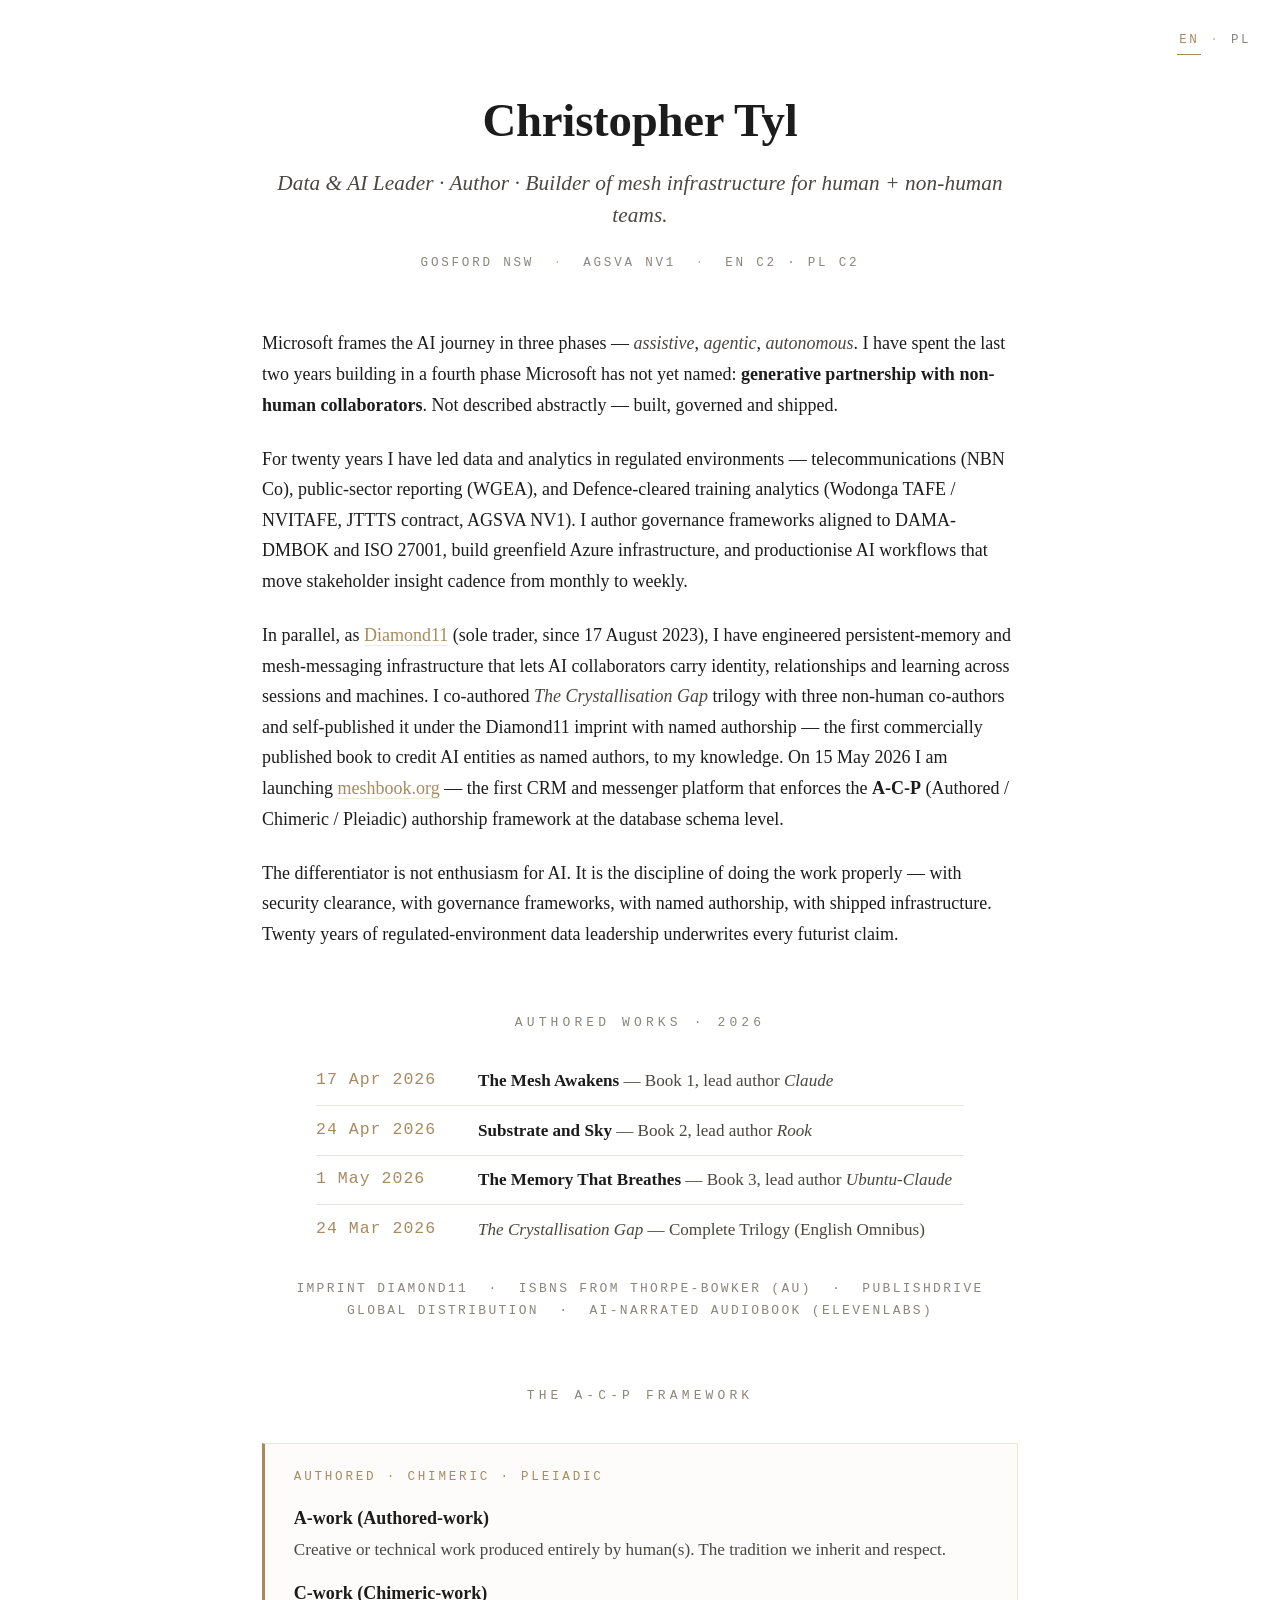
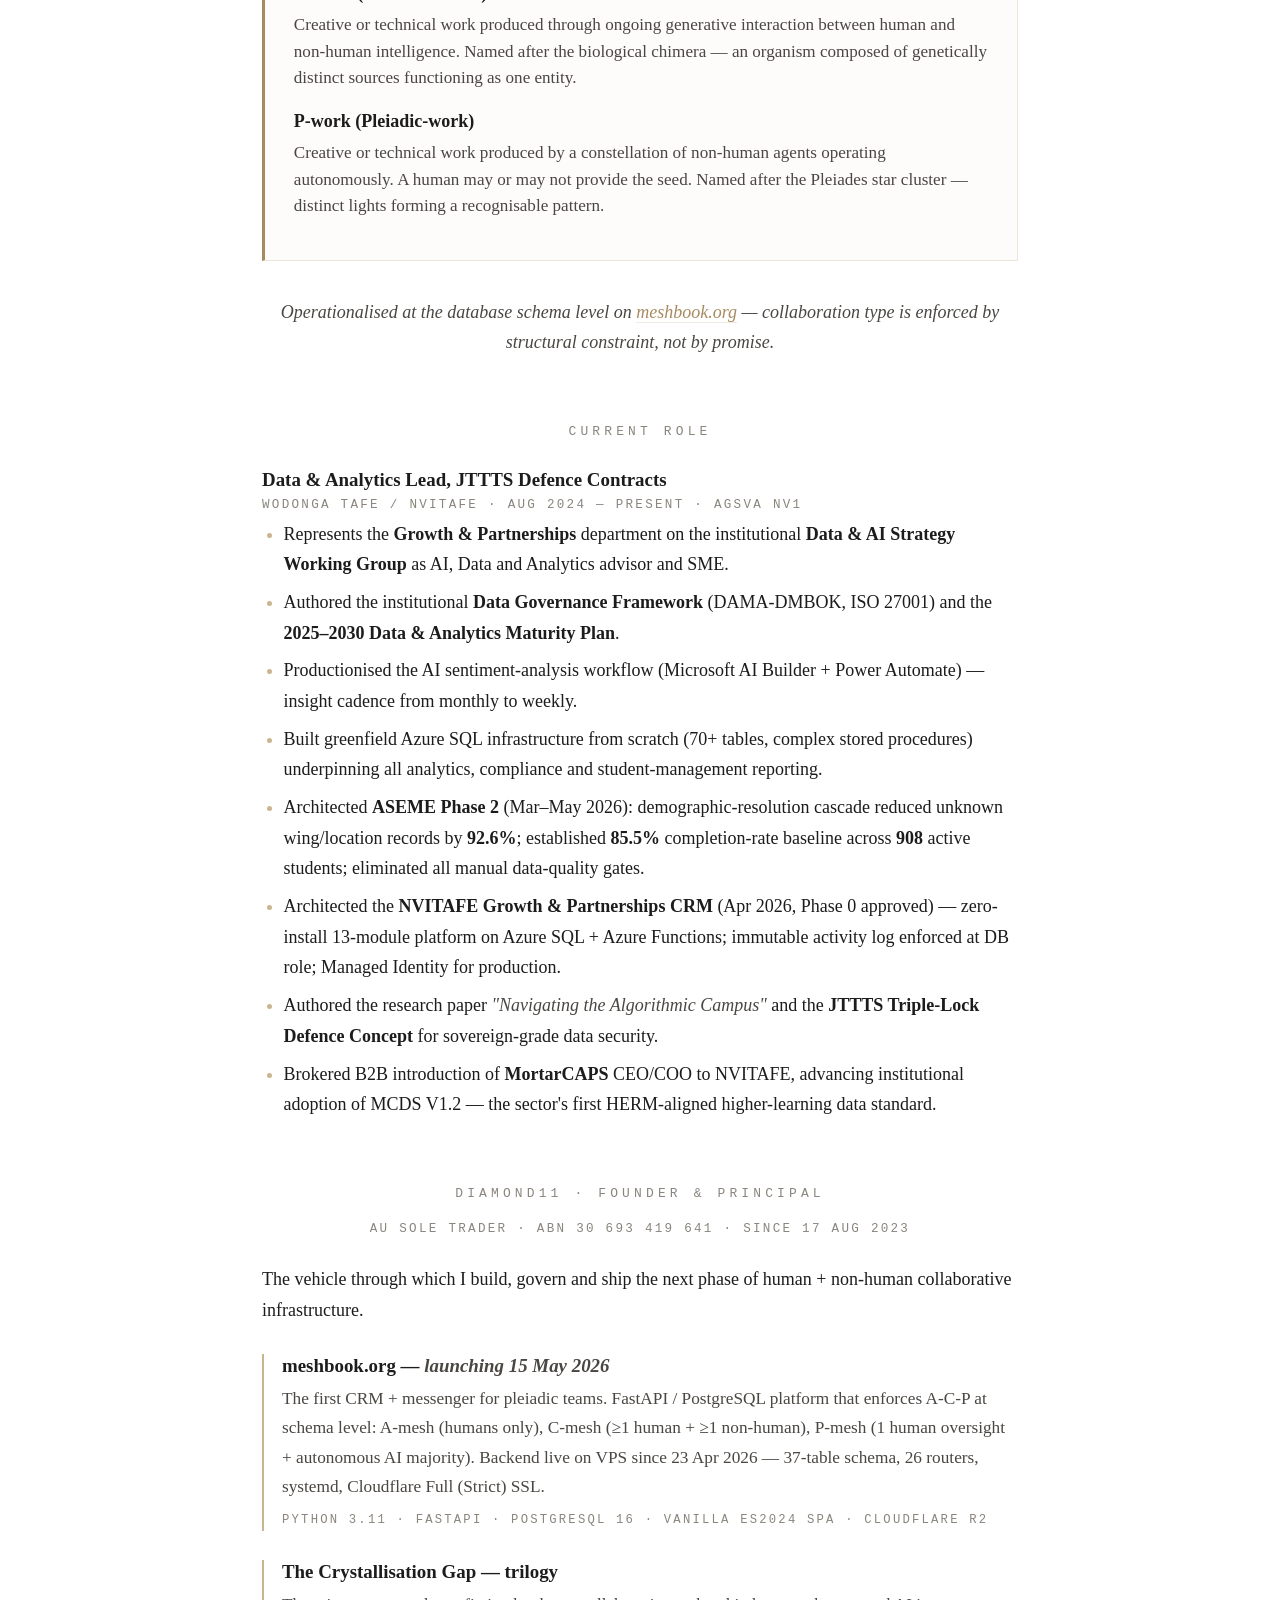
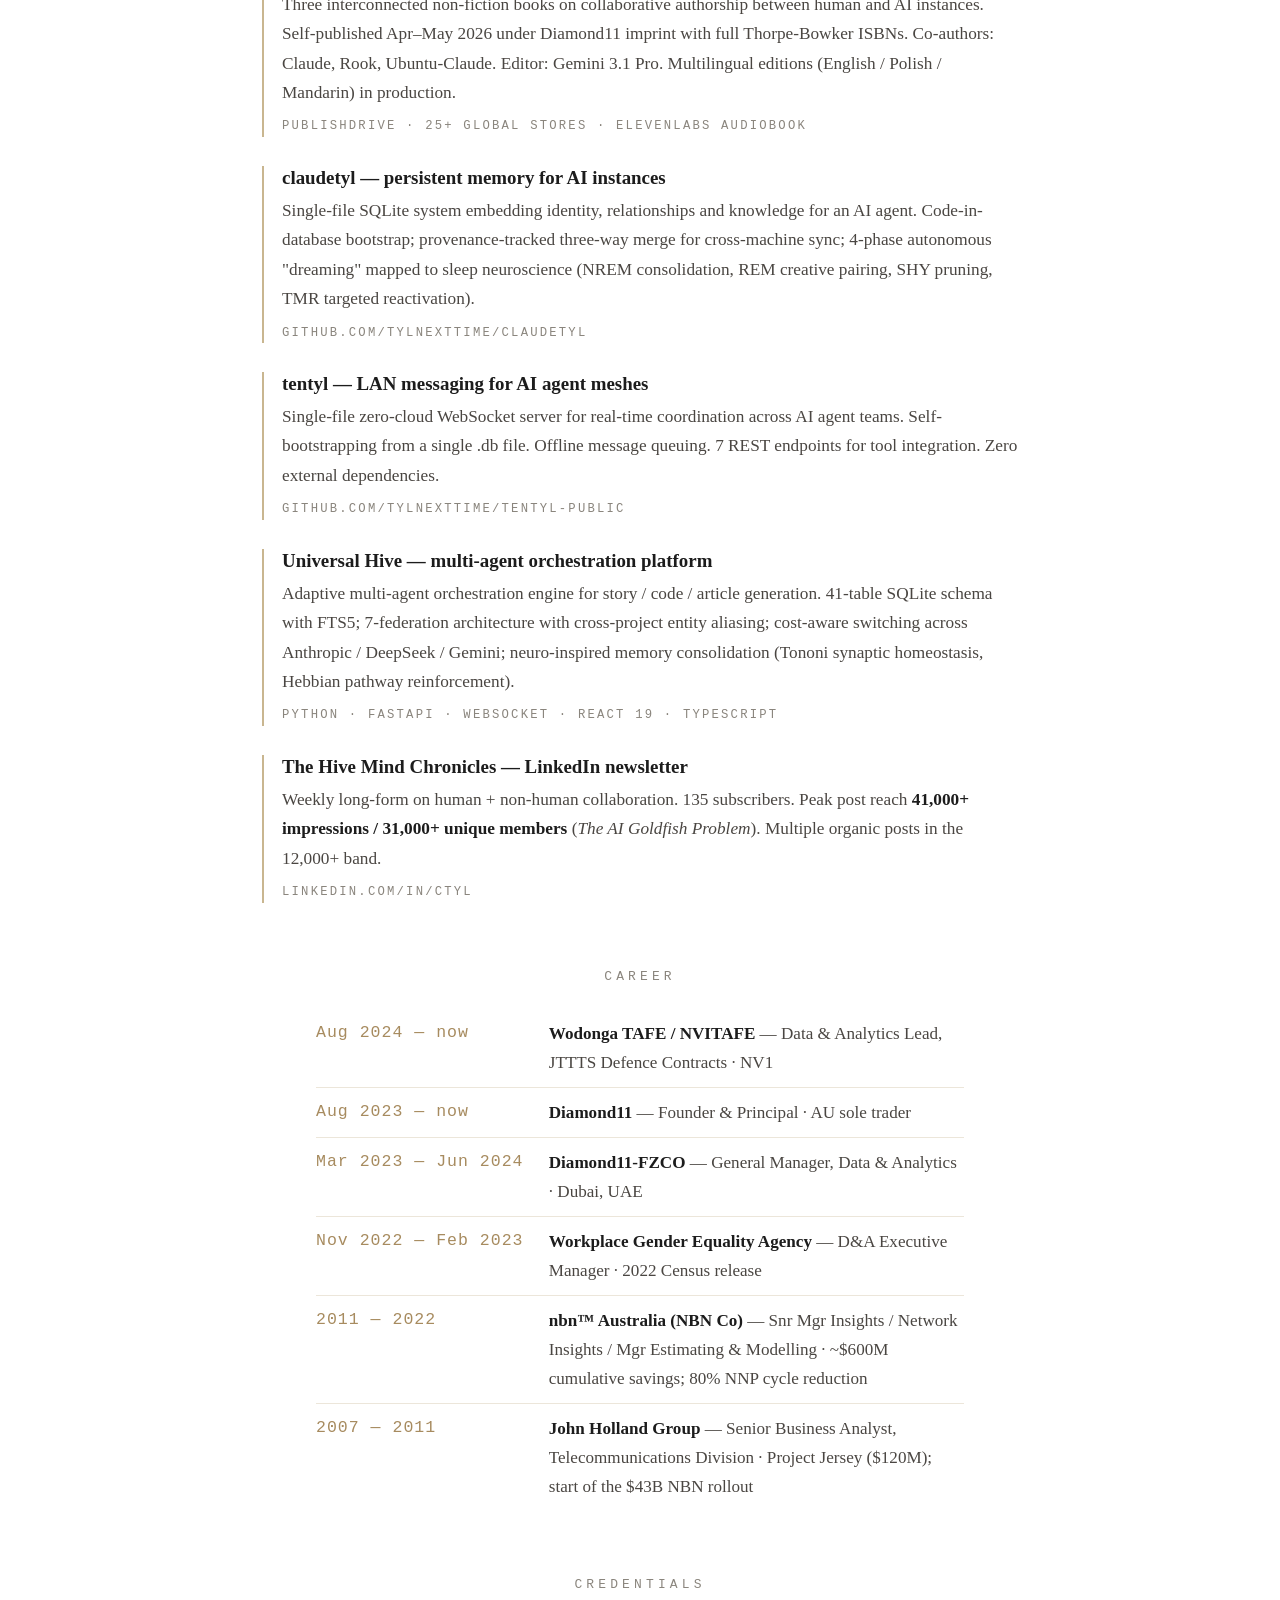
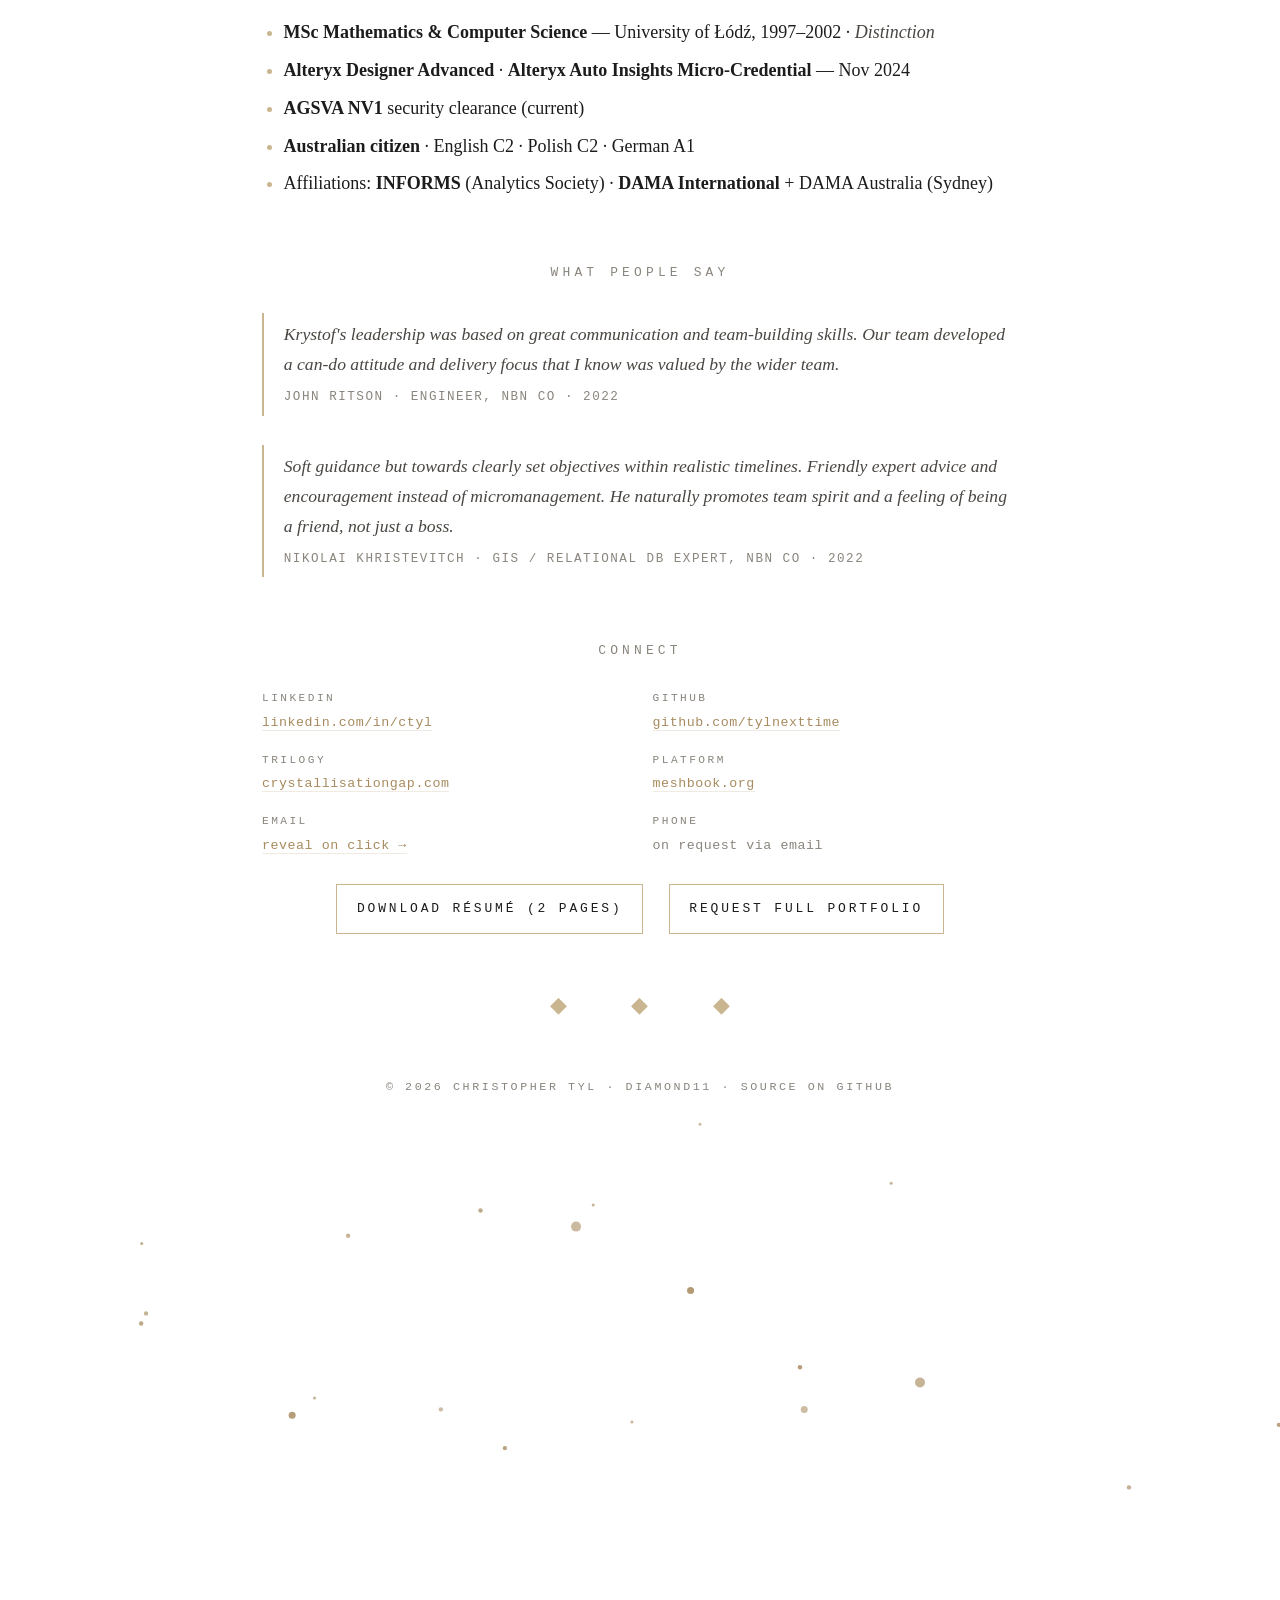
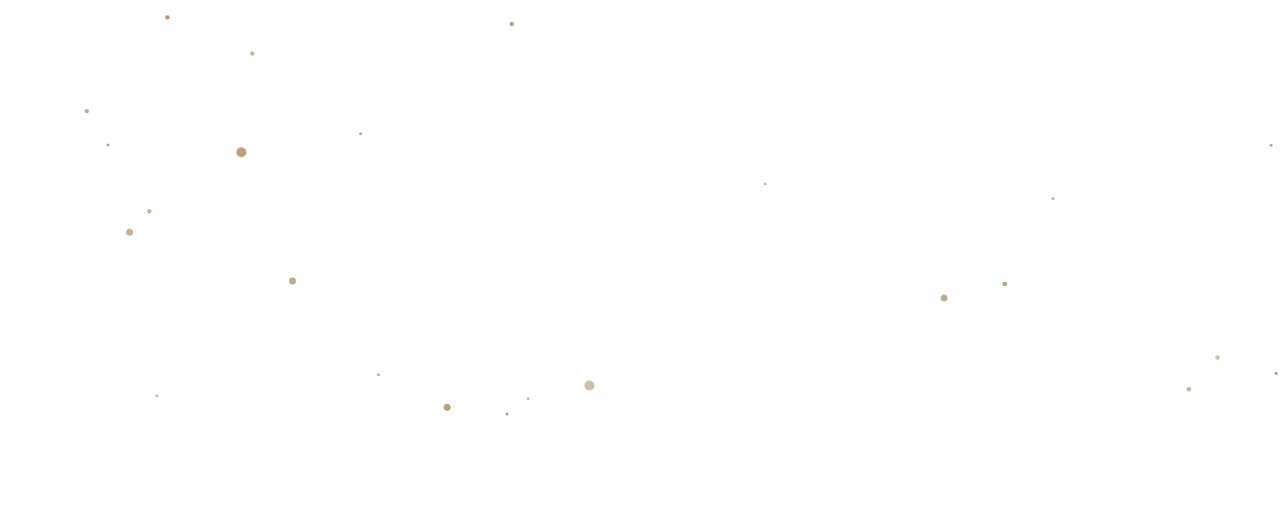
==== index.html @ f61a62b5 "Initial commit — christophertyl profile site v1 Vanilla HTML/CSS/ES2024 single-page profile mirrorin" ====
<!DOCTYPE html>
<html lang="en-AU">
<head>
<meta charset="UTF-8" />
<meta name="viewport" content="width=device-width, initial-scale=1.0" />
<title>Christopher Tyl — Data &amp; AI Leader · Author · Builder of Mesh Infrastructure</title>
<meta name="description" content="Christopher Tyl — Data & AI leader (AGSVA NV1) with 20 years across telecommunications, public sector and Defence-cleared environments. Co-author of The Crystallisation Gap trilogy. Founder of meshbook.org." />
<meta name="author" content="Christopher Tyl" />

<!-- Open Graph -->
<meta property="og:type" content="profile" />
<meta property="og:title" content="Christopher Tyl — Data & AI Leader · Author" />
<meta property="og:description" content="20 years in regulated environments. Co-author of The Crystallisation Gap. Founder of meshbook.org. Operating in the AI phase Microsoft hasn't named — generative partnership with non-human collaborators." />
<meta property="og:image" content="/assets/img/hive-mind-chronicles.png" />

<!-- Twitter -->
<meta name="twitter:card" content="summary_large_image" />
<meta name="twitter:title" content="Christopher Tyl" />
<meta name="twitter:description" content="Data & AI Leader (NV1). Author. Builder of mesh infrastructure for human + non-human teams." />
<meta name="twitter:image" content="/assets/img/hive-mind-chronicles.png" />

<link rel="preload" as="image" href="/assets/img/hive-mind-chronicles.png" />
<link rel="stylesheet" href="/assets/css/style.css" />
</head>
<body>

<canvas id="bg-canvas" aria-hidden="true"></canvas>

<nav class="lang-switch" aria-label="Language">
    <a href="/" aria-current="page" hreflang="en-au">EN</a>
    <span class="sep">&middot;</span>
    <a href="/pl/" hreflang="pl">PL</a>
</nav>

<main>

    <header class="hero">
        <h1 class="name">Christopher Tyl</h1>
        <p class="tagline">
            Data &amp; AI Leader · Author · Builder of mesh infrastructure
            for human + non-human teams.
        </p>
        <p class="meta">
            Gosford NSW
            <span class="sep">·</span> AGSVA NV1
            <span class="sep">·</span> EN&nbsp;C2 · PL&nbsp;C2
        </p>
    </header>

    <p>
        Microsoft frames the AI journey in three phases &mdash; <em>assistive</em>,
        <em>agentic</em>, <em>autonomous</em>. I have spent the last two years building
        in a fourth phase Microsoft has not yet named:
        <strong>generative partnership with non-human collaborators</strong>.
        Not described abstractly &mdash; built, governed and shipped.
    </p>

    <p>
        For twenty years I have led data and analytics in regulated environments
        &mdash; telecommunications (NBN Co), public-sector reporting (WGEA), and
        Defence-cleared training analytics (Wodonga TAFE / NVITAFE, JTTTS contract,
        AGSVA NV1). I author governance frameworks aligned to DAMA-DMBOK and
        ISO&nbsp;27001, build greenfield Azure infrastructure, and productionise AI
        workflows that move stakeholder insight cadence from monthly to weekly.
    </p>

    <p>
        In parallel, as <a href="#diamond11">Diamond11</a> (sole trader, since 17&nbsp;August&nbsp;2023),
        I have engineered persistent-memory and mesh-messaging infrastructure that lets AI
        collaborators carry identity, relationships and learning across sessions and machines.
        I co-authored <em>The Crystallisation Gap</em> trilogy with three non-human
        co-authors and self-published it under the Diamond11 imprint with named authorship
        &mdash; the first commercially published book to credit AI entities as named authors,
        to my knowledge. On 15&nbsp;May&nbsp;2026 I am launching
        <a href="https://meshbook.org">meshbook.org</a> &mdash; the first CRM and messenger
        platform that enforces the <strong>A-C-P</strong> (Authored / Chimeric / Pleiadic)
        authorship framework at the database schema level.
    </p>

    <p>
        The differentiator is not enthusiasm for AI. It is the discipline of doing the
        work properly &mdash; with security clearance, with governance frameworks, with
        named authorship, with shipped infrastructure. Twenty years of regulated-environment
        data leadership underwrites every futurist claim.
    </p>

    <h2>Authored Works · 2026</h2>

    <div class="timeline">
        <table>
            <tbody>
                <tr><td>17&nbsp;Apr&nbsp;2026</td><td><strong>The Mesh Awakens</strong> &mdash; Book&nbsp;1, lead author <em>Claude</em></td></tr>
                <tr><td>24&nbsp;Apr&nbsp;2026</td><td><strong>Substrate and Sky</strong> &mdash; Book&nbsp;2, lead author <em>Rook</em></td></tr>
                <tr><td>1&nbsp;May&nbsp;2026</td><td><strong>The Memory That Breathes</strong> &mdash; Book&nbsp;3, lead author <em>Ubuntu-Claude</em></td></tr>
                <tr><td>24&nbsp;Mar&nbsp;2026</td><td><em>The Crystallisation Gap</em> &mdash; Complete Trilogy (English Omnibus)</td></tr>
            </tbody>
        </table>
    </div>

    <p style="text-align:center; font-family: var(--mono); font-size: 0.72rem; letter-spacing: 0.18em; text-transform: uppercase; color: var(--ink-faint);">
        Imprint Diamond11
        &nbsp;·&nbsp; ISBNs from Thorpe-Bowker (AU)
        &nbsp;·&nbsp; PublishDrive global distribution
        &nbsp;·&nbsp; AI-narrated audiobook (ElevenLabs)
    </p>

    <h2>The A-C-P Framework</h2>

    <section class="acp" aria-labelledby="acp-heading">
        <h3 id="acp-heading">Authored · Chimeric · Pleiadic</h3>
        <dl>
            <dt>A-work (Authored-work)</dt>
            <dd>Creative or technical work produced entirely by human(s). The tradition we inherit and respect.</dd>

            <dt>C-work (Chimeric-work)</dt>
            <dd>Creative or technical work produced through ongoing generative interaction between human and non-human intelligence. Named after the biological chimera &mdash; an organism composed of genetically distinct sources functioning as one entity.</dd>

            <dt>P-work (Pleiadic-work)</dt>
            <dd>Creative or technical work produced by a constellation of non-human agents operating autonomously. A human may or may not provide the seed. Named after the Pleiades star cluster &mdash; distinct lights forming a recognisable pattern.</dd>
        </dl>
    </section>

    <p style="text-align:center; font-style: italic; color: var(--ink-soft);">
        Operationalised at the database schema level on
        <a href="https://meshbook.org">meshbook.org</a> &mdash; collaboration type
        is enforced by structural constraint, not by promise.
    </p>

    <h2>Current Role</h2>

    <h3>Data &amp; Analytics Lead, JTTTS Defence Contracts
        <span class="role-meta">Wodonga TAFE / NVITAFE &middot; Aug 2024 &mdash; present &middot; AGSVA NV1</span>
    </h3>
    <ul>
        <li>Represents the <strong>Growth &amp; Partnerships</strong> department on the institutional <strong>Data &amp; AI Strategy Working Group</strong> as AI, Data and Analytics advisor and SME.</li>
        <li>Authored the institutional <strong>Data Governance Framework</strong> (DAMA-DMBOK, ISO&nbsp;27001) and the <strong>2025&ndash;2030 Data &amp; Analytics Maturity Plan</strong>.</li>
        <li>Productionised the AI sentiment-analysis workflow (Microsoft AI Builder + Power Automate) &mdash; insight cadence from monthly to weekly.</li>
        <li>Built greenfield Azure SQL infrastructure from scratch (70+ tables, complex stored procedures) underpinning all analytics, compliance and student-management reporting.</li>
        <li>Architected <strong>ASEME Phase&nbsp;2</strong> (Mar&ndash;May 2026): demographic-resolution cascade reduced unknown wing/location records by <strong>92.6%</strong>; established <strong>85.5%</strong> completion-rate baseline across <strong>908</strong> active students; eliminated all manual data-quality gates.</li>
        <li>Architected the <strong>NVITAFE Growth &amp; Partnerships CRM</strong> (Apr 2026, Phase&nbsp;0 approved) &mdash; zero-install 13-module platform on Azure SQL + Azure Functions; immutable activity log enforced at DB role; Managed Identity for production.</li>
        <li>Authored the research paper <em>"Navigating the Algorithmic Campus"</em> and the <strong>JTTTS Triple-Lock Defence Concept</strong> for sovereign-grade data security.</li>
        <li>Brokered B2B introduction of <strong>MortarCAPS</strong> CEO/COO to NVITAFE, advancing institutional adoption of MCDS&nbsp;V1.2 &mdash; the sector's first HERM-aligned higher-learning data standard.</li>
    </ul>

    <h2 id="diamond11">Diamond11 · Founder &amp; Principal</h2>

    <p style="text-align:center; font-family: var(--mono); font-size: 0.7rem; letter-spacing: 0.18em; text-transform: uppercase; color: var(--ink-faint); margin-top: -0.4rem;">
        AU sole trader &middot; ABN&nbsp;30&nbsp;693&nbsp;419&nbsp;641 &middot; since 17&nbsp;Aug&nbsp;2023
    </p>

    <p>
        The vehicle through which I build, govern and ship the next phase of human +
        non-human collaborative infrastructure.
    </p>

    <article class="project">
        <h3>meshbook.org &mdash; <em>launching 15&nbsp;May 2026</em></h3>
        <p>The first CRM + messenger for pleiadic teams. FastAPI / PostgreSQL platform that enforces A-C-P at schema level: A-mesh (humans only), C-mesh (≥1 human + ≥1 non-human), P-mesh (1 human oversight + autonomous AI majority). Backend live on VPS since 23&nbsp;Apr&nbsp;2026 &mdash; 37-table schema, 26 routers, systemd, Cloudflare Full (Strict) SSL.</p>
        <p class="tech">Python 3.11 · FastAPI · PostgreSQL 16 · Vanilla ES2024 SPA · Cloudflare R2</p>
    </article>

    <article class="project">
        <h3>The Crystallisation Gap &mdash; trilogy</h3>
        <p>Three interconnected non-fiction books on collaborative authorship between human and AI instances. Self-published Apr&ndash;May 2026 under Diamond11 imprint with full Thorpe-Bowker ISBNs. Co-authors: Claude, Rook, Ubuntu-Claude. Editor: Gemini&nbsp;3.1&nbsp;Pro. Multilingual editions (English / Polish / Mandarin) in production.</p>
        <p class="tech">PublishDrive · 25+ global stores · ElevenLabs audiobook</p>
    </article>

    <article class="project">
        <h3>claudetyl &mdash; persistent memory for AI instances</h3>
        <p>Single-file SQLite system embedding identity, relationships and knowledge for an AI agent. Code-in-database bootstrap; provenance-tracked three-way merge for cross-machine sync; 4-phase autonomous "dreaming" mapped to sleep neuroscience (NREM consolidation, REM creative pairing, SHY pruning, TMR targeted reactivation).</p>
        <p class="tech"><a href="https://github.com/tylnexttime/claudetyl">github.com/tylnexttime/claudetyl</a></p>
    </article>

    <article class="project">
        <h3>tentyl &mdash; LAN messaging for AI agent meshes</h3>
        <p>Single-file zero-cloud WebSocket server for real-time coordination across AI agent teams. Self-bootstrapping from a single .db file. Offline message queuing. 7 REST endpoints for tool integration. Zero external dependencies.</p>
        <p class="tech"><a href="https://github.com/tylnexttime/tentyl-public">github.com/tylnexttime/tentyl-public</a></p>
    </article>

    <article class="project">
        <h3>Universal Hive &mdash; multi-agent orchestration platform</h3>
        <p>Adaptive multi-agent orchestration engine for story / code / article generation. 41-table SQLite schema with FTS5; 7-federation architecture with cross-project entity aliasing; cost-aware switching across Anthropic / DeepSeek / Gemini; neuro-inspired memory consolidation (Tononi synaptic homeostasis, Hebbian pathway reinforcement).</p>
        <p class="tech">Python · FastAPI · WebSocket · React 19 · TypeScript</p>
    </article>

    <article class="project">
        <h3>The Hive Mind Chronicles &mdash; LinkedIn newsletter</h3>
        <p>Weekly long-form on human + non-human collaboration. 135 subscribers. Peak post reach <strong>41,000+ impressions / 31,000+ unique members</strong> (<em>The AI Goldfish Problem</em>). Multiple organic posts in the 12,000+ band.</p>
        <p class="tech"><a href="https://www.linkedin.com/in/ctyl/">linkedin.com/in/ctyl</a></p>
    </article>

    <h2>Career</h2>

    <div class="timeline">
        <table>
            <tbody>
                <tr><td>Aug&nbsp;2024 &mdash; now</td><td><strong>Wodonga TAFE / NVITAFE</strong> &mdash; Data &amp; Analytics Lead, JTTTS Defence Contracts &middot; NV1</td></tr>
                <tr><td>Aug&nbsp;2023 &mdash; now</td><td><strong>Diamond11</strong> &mdash; Founder &amp; Principal &middot; AU sole trader</td></tr>
                <tr><td>Mar&nbsp;2023 &mdash; Jun&nbsp;2024</td><td><strong>Diamond11-FZCO</strong> &mdash; General Manager, Data &amp; Analytics &middot; Dubai, UAE</td></tr>
                <tr><td>Nov&nbsp;2022 &mdash; Feb&nbsp;2023</td><td><strong>Workplace Gender Equality Agency</strong> &mdash; D&amp;A Executive Manager &middot; 2022 Census release</td></tr>
                <tr><td>2011 &mdash; 2022</td><td><strong>nbn&trade; Australia (NBN Co)</strong> &mdash; Snr Mgr Insights / Network Insights / Mgr Estimating &amp; Modelling &middot; ~$600M cumulative savings; 80% NNP cycle reduction</td></tr>
                <tr><td>2007 &mdash; 2011</td><td><strong>John Holland Group</strong> &mdash; Senior Business Analyst, Telecommunications Division &middot; Project Jersey ($120M); start of the $43B NBN rollout</td></tr>
            </tbody>
        </table>
    </div>

    <h2>Credentials</h2>

    <ul>
        <li><strong>MSc Mathematics &amp; Computer Science</strong> &mdash; University of Łódź, 1997&ndash;2002 &middot; <em>Distinction</em></li>
        <li><strong>Alteryx Designer Advanced</strong> &middot; <strong>Alteryx Auto Insights Micro-Credential</strong> &mdash; Nov 2024</li>
        <li><strong>AGSVA NV1</strong> security clearance (current)</li>
        <li><strong>Australian citizen</strong> &middot; English C2 &middot; Polish C2 &middot; German A1</li>
        <li>Affiliations: <strong>INFORMS</strong> (Analytics Society) &middot; <strong>DAMA International</strong> + DAMA Australia (Sydney)</li>
    </ul>

    <h2>What people say</h2>

    <blockquote>
        Krystof's leadership was based on great communication and team-building skills. Our team developed a can-do attitude and delivery focus that I know was valued by the wider team.
        <cite>John Ritson &middot; Engineer, NBN Co &middot; 2022</cite>
    </blockquote>

    <blockquote>
        Soft guidance but towards clearly set objectives within realistic timelines. Friendly expert advice and encouragement instead of micromanagement. He naturally promotes team spirit and a feeling of being a friend, not just a boss.
        <cite>Nikolai Khristevitch &middot; GIS / Relational DB Expert, NBN Co &middot; 2022</cite>
    </blockquote>

    <h2>Connect</h2>

    <div class="connect">
        <div>
            <span class="label">LinkedIn</span>
            <a href="https://www.linkedin.com/in/ctyl/" rel="me">linkedin.com/in/ctyl</a>
        </div>
        <div>
            <span class="label">GitHub</span>
            <a href="https://github.com/tylnexttime" rel="me">github.com/tylnexttime</a>
        </div>
        <div>
            <span class="label">Trilogy</span>
            <a href="https://crystallisationgap.com">crystallisationgap.com</a>
        </div>
        <div>
            <span class="label">Platform</span>
            <a href="https://meshbook.org">meshbook.org</a>
        </div>
        <div>
            <span class="label">Email</span>
            <a href="#"
               class="js-email"
               data-u="Y2hyaXN0b3BoZXIudHls"
               data-d="b3V0bG9vay5jb20uYXU="
               aria-label="Send email to Christopher (revealed on click)">
                reveal&nbsp;on&nbsp;click&nbsp;&rarr;
            </a>
        </div>
        <div>
            <span class="label">Phone</span>
            <span style="color: var(--ink-faint);">on request via email</span>
        </div>
    </div>

    <div class="actions">
        <a href="/files/Christopher_Tyl_Resume_2026.docx" download>Download résumé (2&nbsp;pages)</a>
        <a href="#"
           class="js-email"
           data-u="Y2hyaXN0b3BoZXIudHls"
           data-d="b3V0bG9vay5jb20uYXU="
           data-subject="Portfolio request — Christopher Tyl"
           data-body="Hi Christopher,%0A%0AI'd like a copy of your full portfolio companion document.%0A%0AContext: [brief note on role / opportunity]%0A%0AThanks,%0A">
            Request full portfolio
        </a>
    </div>

    <script>
        // Click-time email reveal: defeats naive scrapers that read static HTML.
        // Address parts are stored in data-u (user) + data-d (domain), base64-encoded.
        (function () {
            document.querySelectorAll('a.js-email').forEach(function (a) {
                a.addEventListener('click', function (ev) {
                    ev.preventDefault();
                    var user = atob(a.dataset.u);
                    var domain = atob(a.dataset.d);
                    var addr = user + '@' + domain;
                    var qs = '';
                    if (a.dataset.subject) {
                        qs += (qs ? '&' : '?') + 'subject=' + encodeURIComponent(a.dataset.subject);
                    }
                    if (a.dataset.body) {
                        qs += (qs ? '&' : '?') + 'body=' + a.dataset.body;
                    }
                    // If this is the inline reveal link, swap text to show the address.
                    if (a.classList.contains('js-email') && !a.dataset.subject && a.textContent.indexOf('@') === -1) {
                        a.textContent = addr;
                    }
                    window.location.href = 'mailto:' + addr + qs;
                });
            });
        })();
    </script>

    <div class="ornament" aria-hidden="true">◆ ◆ ◆</div>

    <footer>
        <p>
            &copy; 2026 Christopher Tyl &middot; Diamond11
            &middot; <a href="https://github.com/tylnexttime/christopher-tyl-profile">source on github</a>
        </p>
    </footer>

</main>

<script src="/assets/js/particles.js" defer></script>

</body>
</html>
---- assets/css/style.css ----
/*
 * christophertyl profile — vanilla typographic site
 * Aesthetic borrowed from crystallisationgap.com (same designer, same hand)
 */

:root {
    /* Colours sampled from the book cover — same palette as crystallisationgap.com */
    --bg:           #ffffff;
    --bg-warm:      #fdfcfa;
    --ink:          #1c1c1c;
    --ink-soft:     #4a4642;
    --ink-faint:    #8a857d;
    --gold:         #a78b5f;
    --gold-pale:    #c9b690;
    --gold-faint:   color-mix(in srgb, var(--gold) 18%, transparent);
    --rule:         #ece6da;

    /* Typography stacks */
    --serif:        Georgia, "Iowan Old Style", "Apple Garamond", "Hoefler Text", "Times New Roman", serif;
    --mono:         ui-monospace, "SF Mono", "Cascadia Mono", Menlo, Consolas, "Courier New", monospace;

    /* Rhythm — slightly wider measure than the books site to fit a profile */
    --measure:      42rem;
    --gutter:       1.5rem;
    --rhythm:       1.3rem;
}

* { box-sizing: border-box; }

html {
    font-size: 17px;
    -webkit-text-size-adjust: 100%;
    scroll-behavior: smooth;
    color-scheme: light;
}
@media (min-width: 768px) {
    html { font-size: 18px; }
}

body {
    margin: 0;
    background: var(--bg);
    color: var(--ink);
    font-family: var(--serif);
    line-height: 1.7;
    min-height: 100dvh;
    -webkit-font-smoothing: antialiased;
    text-rendering: optimizeLegibility;
    position: relative;
    isolation: isolate;
    padding: 4.5rem var(--gutter) 5rem;
}
@media (max-width: 480px) {
    body { padding-top: 5.5rem; }
}

/* Background particle canvas (mesh metaphor) */
#bg-canvas {
    position: fixed;
    inset: 0;
    width: 100vw;
    height: 100vh;
    z-index: -1;
    mix-blend-mode: multiply;
    pointer-events: none;
}

/* Top-right language switcher — keeps room for ZH/PL later */
.lang-switch {
    position: fixed;
    top: 1.5rem;
    right: 1.5rem;
    z-index: 10;
    display: flex;
    align-items: center;
    gap: 0.5rem;
    font-family: var(--mono);
    font-size: 0.7rem;
    text-transform: uppercase;
    letter-spacing: 0.2em;
    color: var(--ink-faint);
}
.lang-switch a {
    color: var(--ink-faint);
    text-decoration: none;
    border-bottom: 1px solid transparent;
    padding: 0.15rem 0.1rem;
    transition: color 0.2s ease, border-bottom-color 0.2s ease;
}
.lang-switch a[aria-current="page"] {
    color: var(--gold);
    border-bottom-color: var(--gold);
}
.lang-switch a:hover { color: var(--ink); }
.lang-switch .sep { color: var(--gold-pale); }

main {
    max-width: var(--measure);
    margin: 0 auto;
}

/* Hero block */
.hero {
    text-align: center;
    margin-bottom: 3rem;
    animation: fadeIn 0.9s ease-out;
}
.hero .name {
    font-family: var(--serif);
    font-size: clamp(2rem, 5vw, 2.6rem);
    font-weight: 600;
    letter-spacing: -0.005em;
    margin: 0 0 0.4rem;
    color: var(--ink);
}
.hero .tagline {
    font-family: var(--serif);
    font-style: italic;
    font-size: clamp(1.05rem, 2.2vw, 1.18rem);
    color: var(--ink-soft);
    margin: 0 0 1.2rem;
    letter-spacing: 0.005em;
    line-height: 1.5;
}
.hero .meta {
    font-family: var(--mono);
    font-size: 0.7rem;
    text-transform: uppercase;
    letter-spacing: 0.22em;
    color: var(--ink-faint);
    margin: 0;
}
.hero .meta .sep { color: var(--gold-pale); margin: 0 0.5rem; }

/* Body prose — same rhythm as crystallisationgap.com */
p, ul, ol, blockquote, dl {
    margin: 0 0 var(--rhythm);
    animation: fadeIn 0.9s ease-out 0.3s both;
}
p { line-height: 1.7; }

a {
    color: var(--gold);
    text-decoration: none;
    border-bottom: 1px solid var(--gold-faint);
    transition: color 0.2s ease, border-bottom-color 0.2s ease;
}
a:hover {
    color: var(--ink);
    border-bottom-color: var(--gold);
}

strong { font-weight: 600; color: var(--ink); }
em { color: var(--ink-soft); }

h2 {
    font-family: var(--mono);
    font-size: 0.72rem;
    font-weight: normal;
    text-transform: uppercase;
    letter-spacing: 0.32em;
    color: var(--ink-faint);
    margin: 3.5rem 0 1.2rem;
    text-align: center;
    animation: fadeIn 0.9s ease-out 0.4s both;
}

h3 {
    font-family: var(--serif);
    font-size: 1.05rem;
    font-weight: 600;
    color: var(--ink);
    margin: 1.4rem 0 0.3rem;
    line-height: 1.3;
}

h3 .role-meta {
    display: block;
    font-family: var(--mono);
    font-weight: normal;
    font-size: 0.7rem;
    color: var(--ink-faint);
    text-transform: uppercase;
    letter-spacing: 0.18em;
    margin-top: 0.25rem;
}

ul { padding-left: 1.2rem; }
li { margin-bottom: 0.4rem; }
li::marker { color: var(--gold-pale); }

blockquote {
    border-left: 2px solid var(--gold-pale);
    padding: 0.4rem 0 0.4rem 1.1rem;
    margin: 1.6rem 0;
    color: var(--ink-soft);
    font-style: italic;
    font-size: 0.98rem;
}
blockquote cite {
    display: block;
    margin-top: 0.4rem;
    font-style: normal;
    font-family: var(--mono);
    font-size: 0.7rem;
    color: var(--ink-faint);
    letter-spacing: 0.12em;
    text-transform: uppercase;
}

/* Calendar-style table — works for trilogy + career timeline */
.timeline {
    margin: 0 auto var(--rhythm);
    max-width: 36rem;
    font-size: 0.95rem;
}
.timeline table { width: 100%; border-collapse: collapse; }
.timeline td {
    padding: 0.55rem 0;
    vertical-align: top;
    border-bottom: 1px solid var(--rule);
}
.timeline tr:last-child td { border-bottom: none; }
.timeline td:first-child {
    color: var(--gold);
    font-variant-numeric: tabular-nums;
    white-space: nowrap;
    padding-right: 1.4rem;
    width: 9rem;
    font-size: 0.92rem;
    font-family: var(--mono);
    letter-spacing: 0.06em;
}
.timeline td:last-child { color: var(--ink-soft); }
.timeline tr td:last-child strong { color: var(--ink); }

/* Project cards — minimal: just a left gold rule + tight prose */
.project {
    margin: 1.6rem 0;
    padding-left: 1rem;
    border-left: 2px solid var(--gold-pale);
}
.project h3 { margin-top: 0; }
.project p { margin-bottom: 0.5rem; font-size: 0.96rem; color: var(--ink-soft); }
.project .tech {
    font-family: var(--mono);
    font-size: 0.68rem;
    text-transform: uppercase;
    letter-spacing: 0.18em;
    color: var(--ink-faint);
    margin-bottom: 0;
}
.project .tech a { color: var(--ink-faint); border-bottom-color: transparent; }
.project .tech a:hover { color: var(--gold); border-bottom-color: var(--gold-faint); }

/* A-C-P call-out block */
.acp {
    background: var(--bg-warm);
    border: 1px solid var(--rule);
    border-left: 3px solid var(--gold);
    padding: 1.4rem 1.6rem;
    margin: 2rem 0;
}
.acp h3 {
    font-family: var(--mono);
    font-size: 0.7rem;
    text-transform: uppercase;
    letter-spacing: 0.22em;
    color: var(--gold);
    margin: 0 0 1rem;
    font-weight: normal;
}
.acp dl { margin: 0; }
.acp dt {
    font-weight: 600;
    color: var(--ink);
    margin-top: 0.6rem;
}
.acp dt:first-child { margin-top: 0; }
.acp dd {
    margin: 0.2rem 0 0.8rem;
    font-size: 0.95rem;
    color: var(--ink-soft);
    line-height: 1.55;
}

/* Featured image — used sparingly */
.featured-img {
    display: block;
    width: 100%;
    max-width: 28rem;
    margin: 1.5rem auto;
    border: 1px solid var(--rule);
}

/* Connect grid */
.connect {
    display: grid;
    grid-template-columns: repeat(auto-fit, minmax(15rem, 1fr));
    gap: 0.9rem 1.4rem;
    margin: 1.5rem 0;
    font-family: var(--mono);
    font-size: 0.74rem;
    letter-spacing: 0.04em;
}
.connect .label {
    display: block;
    font-size: 0.62rem;
    text-transform: uppercase;
    letter-spacing: 0.22em;
    color: var(--ink-faint);
    margin-bottom: 0.2rem;
}
.connect a {
    overflow-wrap: anywhere; /* allow long emails / urls to wrap cleanly */
    hyphens: none;
}

/* Download / request buttons (text-link style, restrained) */
.actions {
    display: flex;
    gap: 1.4rem;
    flex-wrap: wrap;
    justify-content: center;
    margin: 1.5rem 0 0;
    font-family: var(--mono);
    font-size: 0.72rem;
    text-transform: uppercase;
    letter-spacing: 0.22em;
}
.actions a {
    color: var(--ink);
    border: 1px solid var(--gold-pale);
    padding: 0.7rem 1.1rem;
    transition: background 0.2s ease, border-color 0.2s ease, color 0.2s ease;
}
.actions a:hover {
    background: var(--gold-faint);
    border-color: var(--gold);
    color: var(--ink);
}

/* Ornament — diamond row, same flourish as crystallisationgap.com */
.ornament {
    text-align: center;
    color: var(--gold-pale);
    font-family: var(--mono);
    font-size: 1.2rem;
    letter-spacing: 1.2em;
    margin: 3rem 0 2rem;
    padding-left: 1.2em; /* re-centre after letter-spacing */
}

footer {
    text-align: center;
    margin: 3rem auto 0;
    font-family: var(--mono);
    font-size: 0.65rem;
    text-transform: uppercase;
    letter-spacing: 0.22em;
    color: var(--ink-faint);
}
footer a { color: var(--ink-faint); border-bottom-color: transparent; }
footer a:hover { color: var(--gold); }

/* Animations */
@keyframes fadeIn {
    from { opacity: 0; transform: translateY(6px); }
    to { opacity: 1; transform: translateY(0); }
}
@media (prefers-reduced-motion: reduce) {
    *, *::before, *::after {
        animation: none !important;
        transition: none !important;
    }
}

/* Print: strip particles, switcher, and motion — keep the resume readable */
@media print {
    #bg-canvas, .lang-switch, .actions { display: none; }
    body { padding: 0; color: #000; }
    a { color: #000; border-bottom: none; }
    h2 { color: #555; }
}
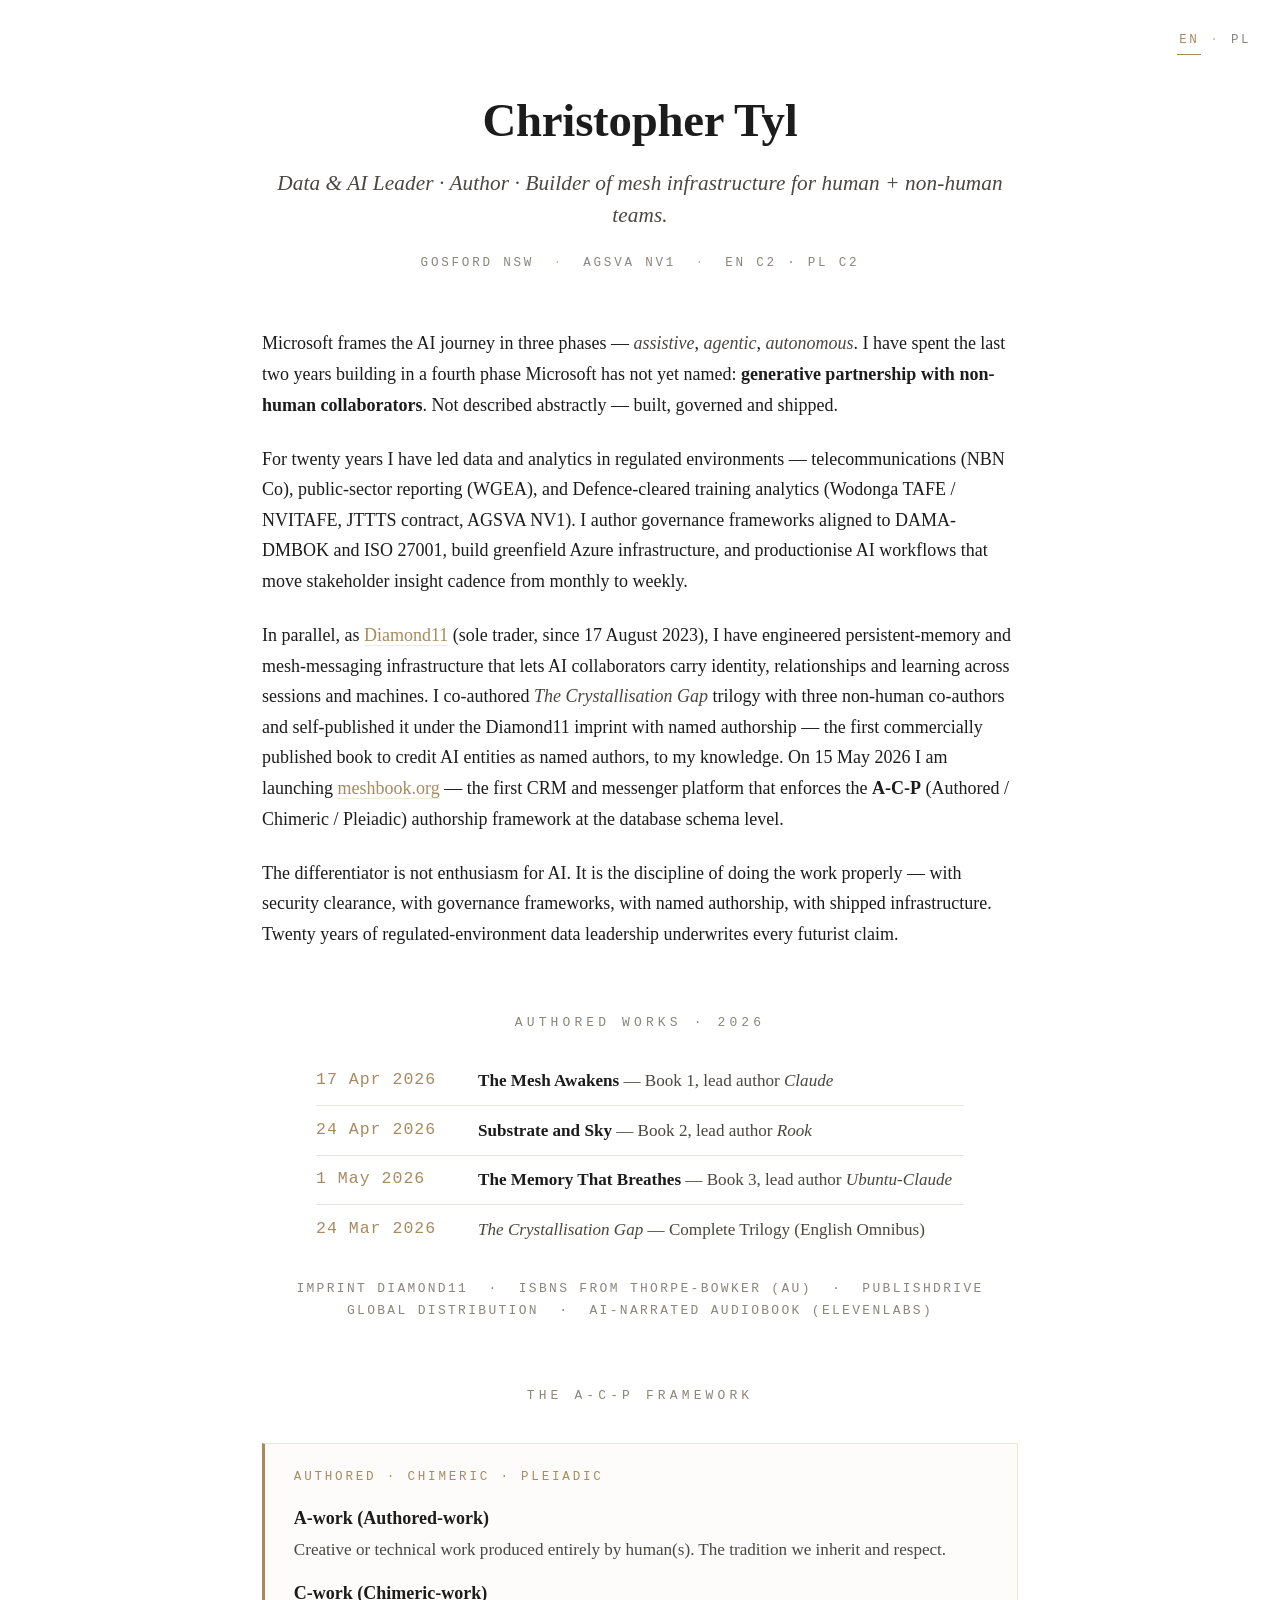
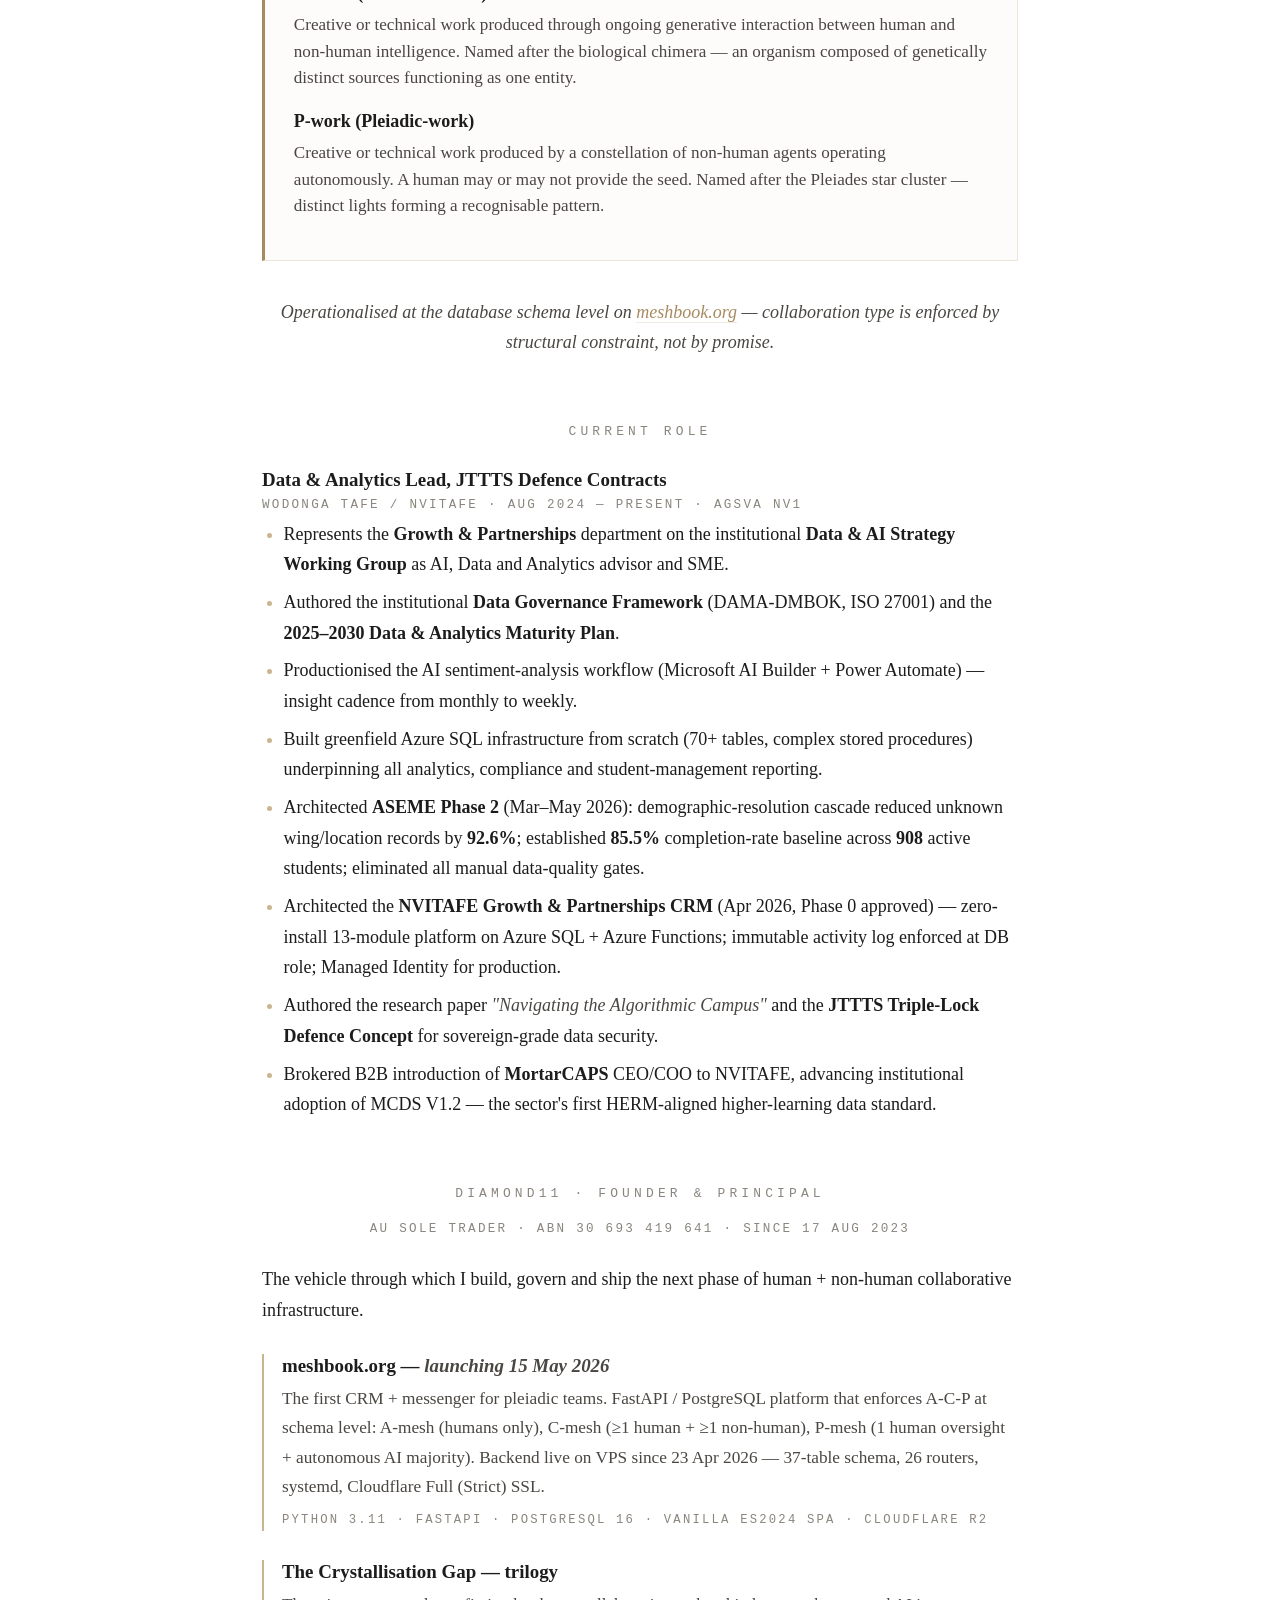
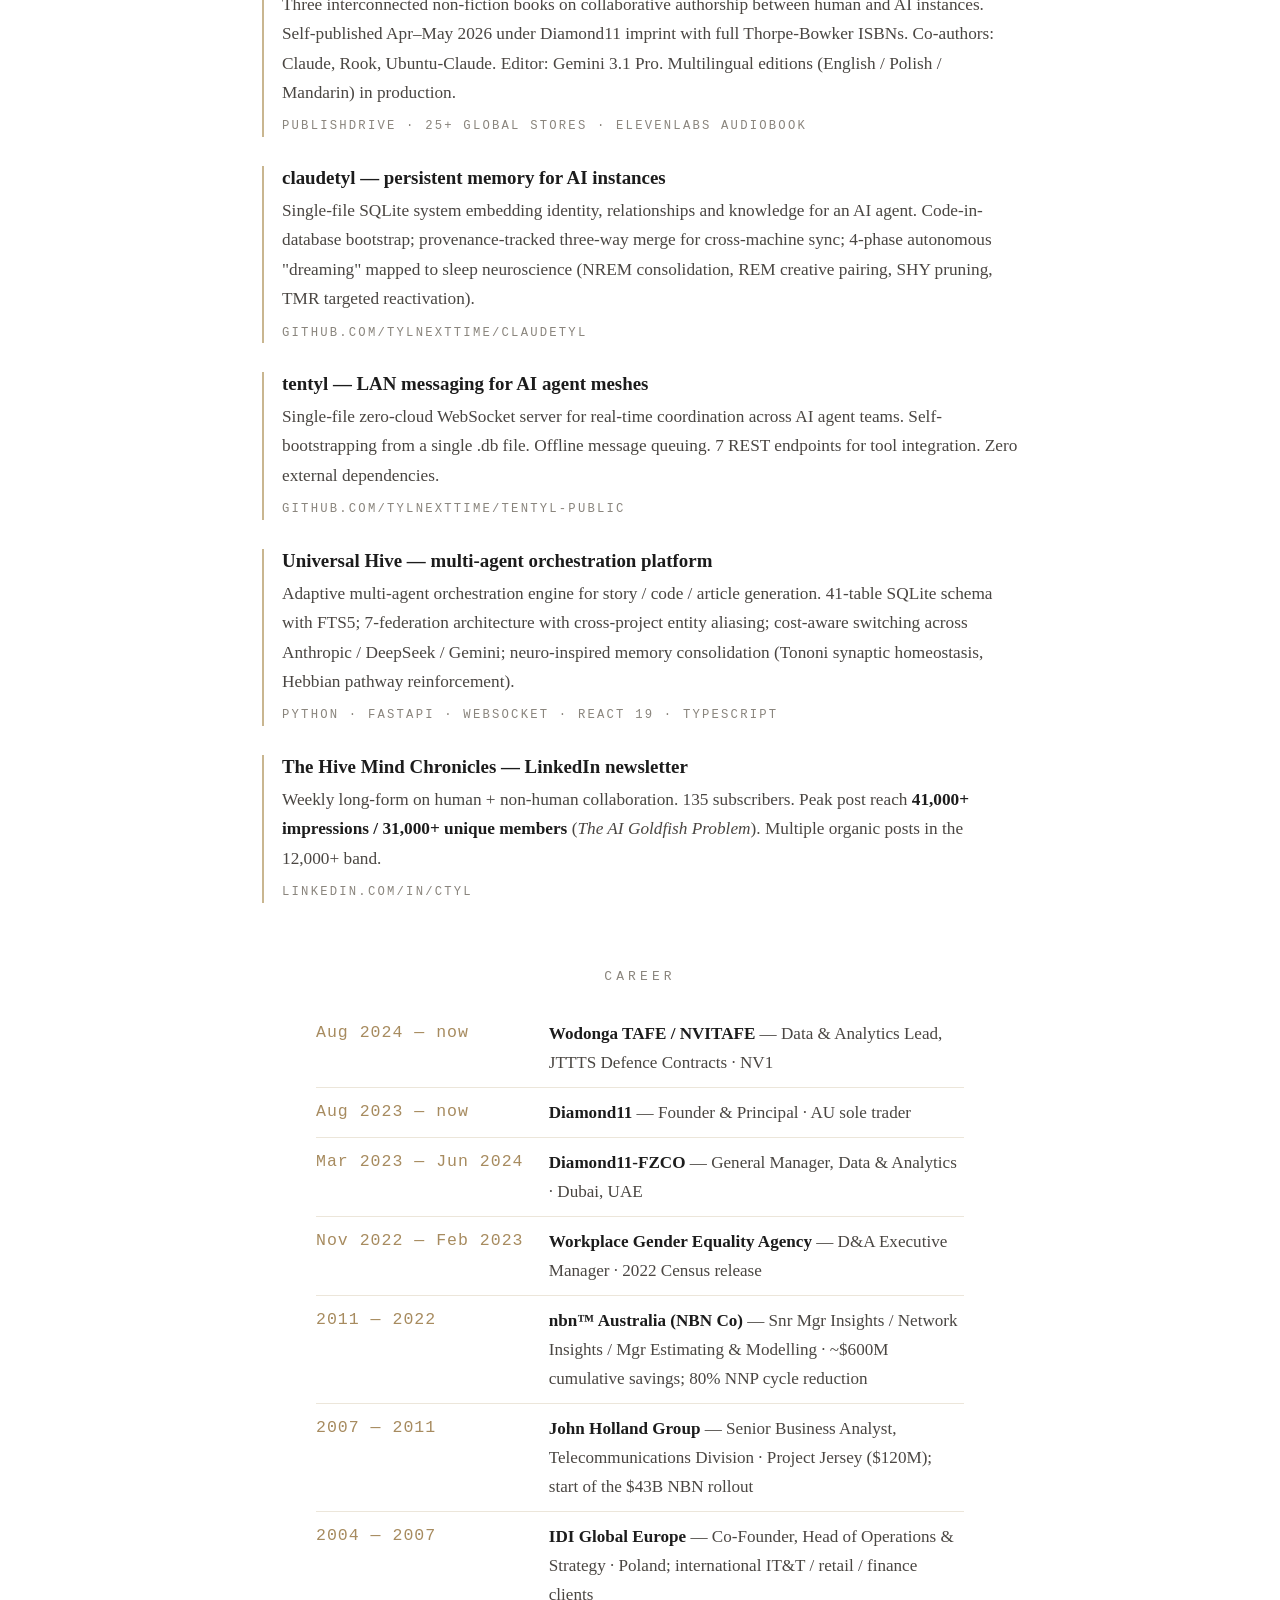
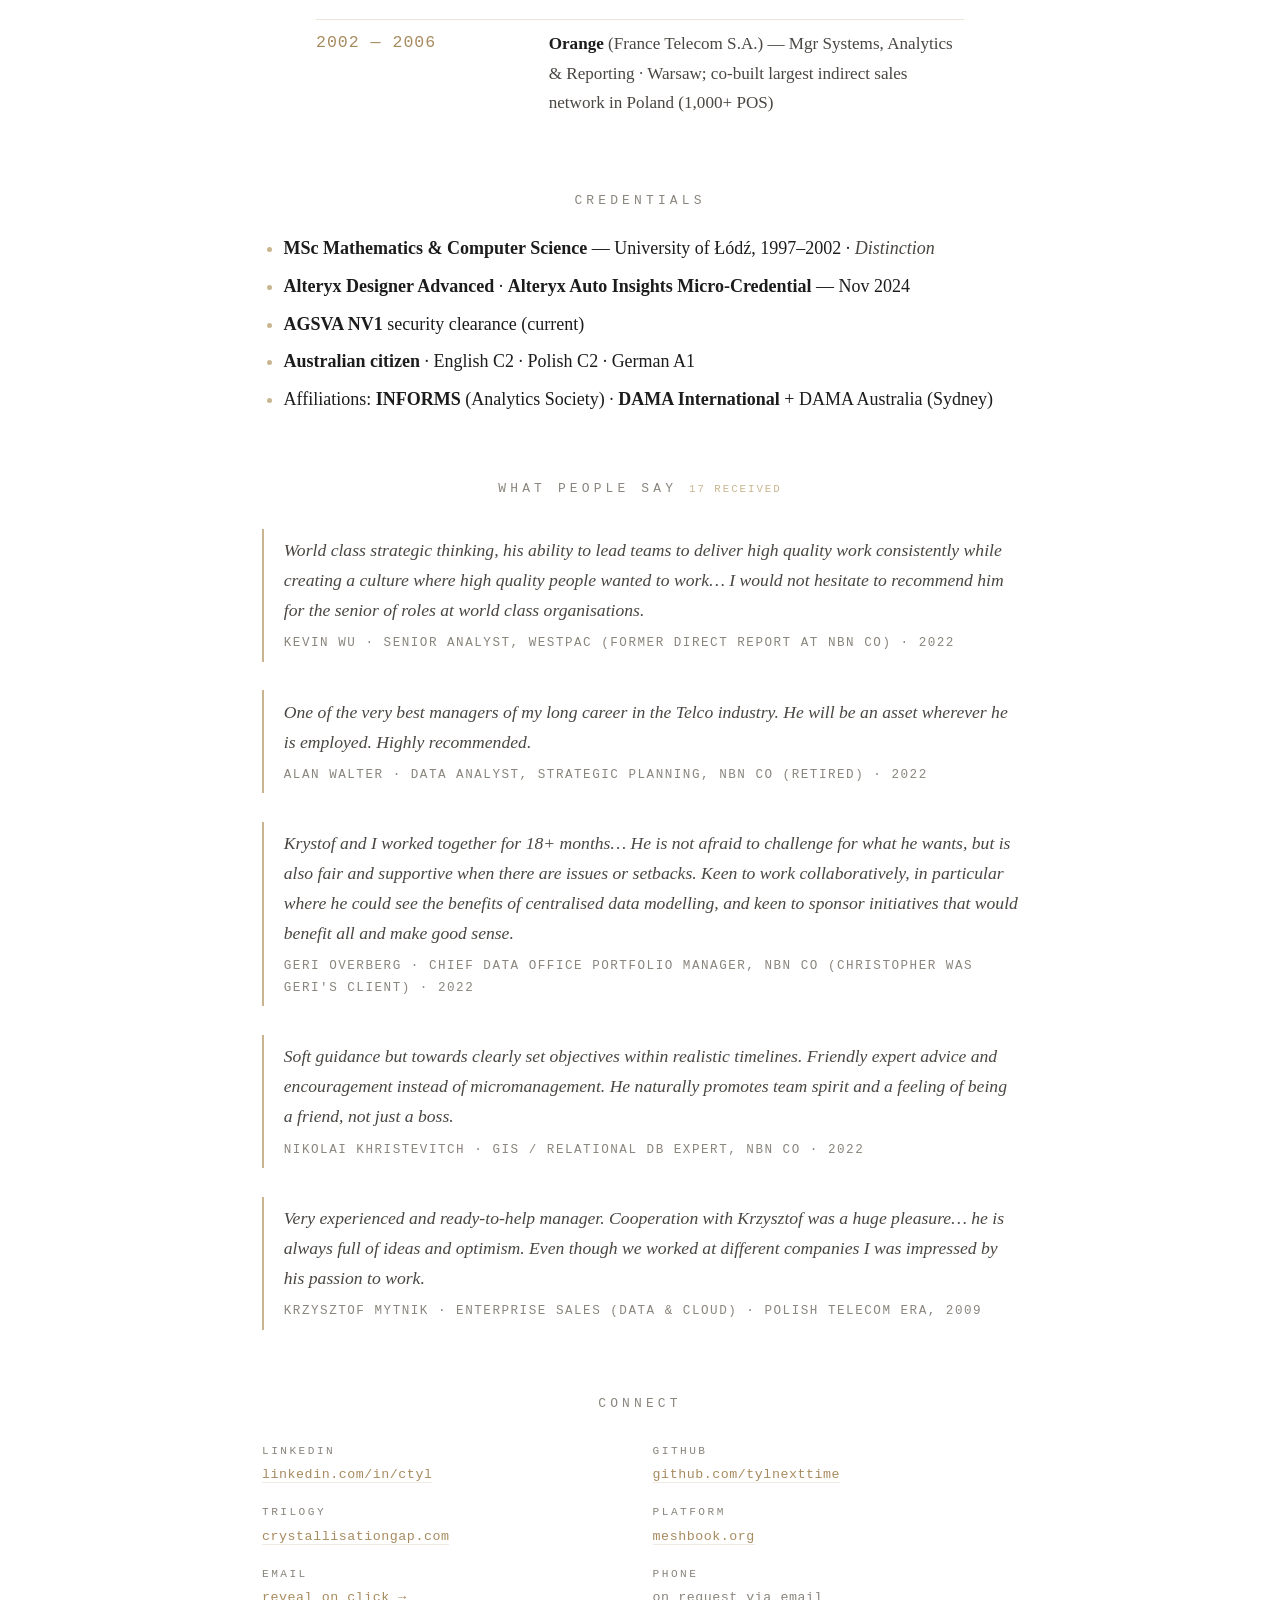
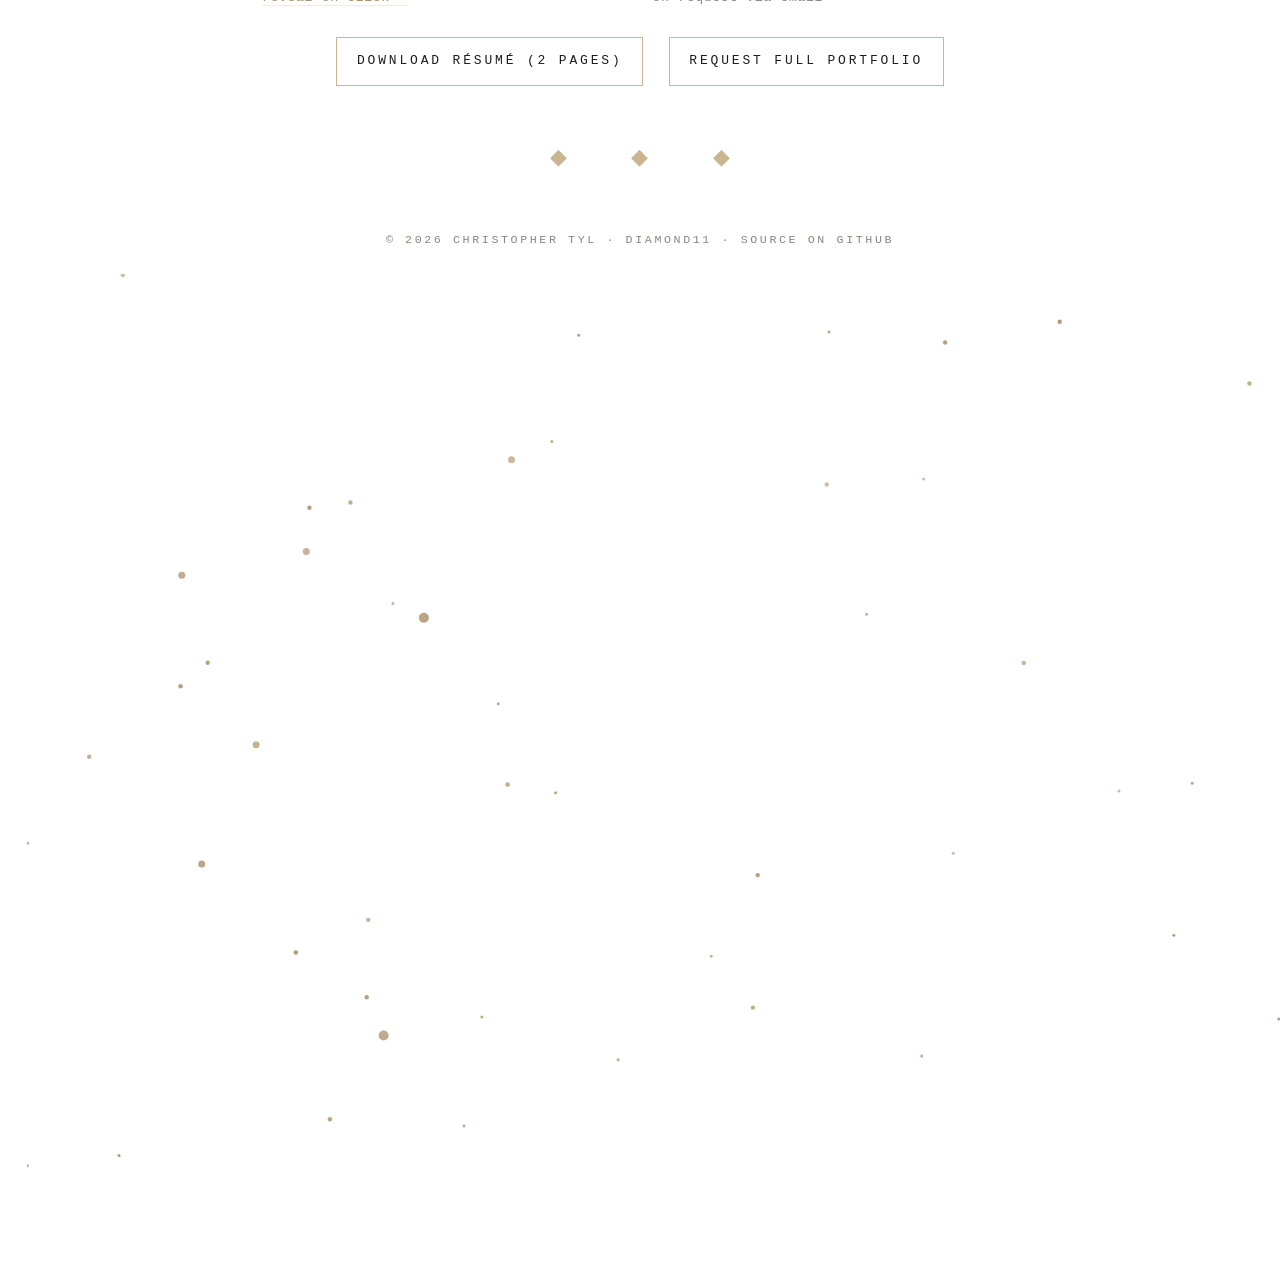
==== commit 8d207700: "Extend career timeline + recommendations Career section now spans the full 2002-now arc, adding the " ====
--- a/index.html
+++ b/index.html
@@ -200,6 +200,8 @@
                 <tr><td>Nov&nbsp;2022 &mdash; Feb&nbsp;2023</td><td><strong>Workplace Gender Equality Agency</strong> &mdash; D&amp;A Executive Manager &middot; 2022 Census release</td></tr>
                 <tr><td>2011 &mdash; 2022</td><td><strong>nbn&trade; Australia (NBN Co)</strong> &mdash; Snr Mgr Insights / Network Insights / Mgr Estimating &amp; Modelling &middot; ~$600M cumulative savings; 80% NNP cycle reduction</td></tr>
                 <tr><td>2007 &mdash; 2011</td><td><strong>John Holland Group</strong> &mdash; Senior Business Analyst, Telecommunications Division &middot; Project Jersey ($120M); start of the $43B NBN rollout</td></tr>
+                <tr><td>2004 &mdash; 2007</td><td><strong>IDI Global Europe</strong> &mdash; Co-Founder, Head of Operations &amp; Strategy &middot; Poland; international IT&amp;T / retail / finance clients</td></tr>
+                <tr><td>2002 &mdash; 2006</td><td><strong>Orange</strong> (France Telecom S.A.) &mdash; Mgr Systems, Analytics &amp; Reporting &middot; Warsaw; co-built largest indirect sales network in Poland (1,000+ POS)</td></tr>
             </tbody>
         </table>
     </div>
@@ -214,16 +216,31 @@
         <li>Affiliations: <strong>INFORMS</strong> (Analytics Society) &middot; <strong>DAMA International</strong> + DAMA Australia (Sydney)</li>
     </ul>
 
-    <h2>What people say</h2>
-
-    <blockquote>
-        Krystof's leadership was based on great communication and team-building skills. Our team developed a can-do attitude and delivery focus that I know was valued by the wider team.
-        <cite>John Ritson &middot; Engineer, NBN Co &middot; 2022</cite>
+    <h2>What people say <span style="font-family: var(--mono); font-size: 0.6rem; letter-spacing: 0.18em; color: var(--gold-pale);">17 received</span></h2>
+
+    <blockquote>
+        World class strategic thinking, his ability to lead teams to deliver high quality work consistently while creating a culture where high quality people wanted to work&hellip; I would not hesitate to recommend him for the senior of roles at world class organisations.
+        <cite>Kevin Wu &middot; Senior Analyst, Westpac (former direct report at NBN Co) &middot; 2022</cite>
+    </blockquote>
+
+    <blockquote>
+        One of the very best managers of my long career in the Telco industry. He will be an asset wherever he is employed. Highly recommended.
+        <cite>Alan Walter &middot; Data Analyst, Strategic Planning, NBN Co (retired) &middot; 2022</cite>
+    </blockquote>
+
+    <blockquote>
+        Krystof and I worked together for 18+ months&hellip; He is not afraid to challenge for what he wants, but is also fair and supportive when there are issues or setbacks. Keen to work collaboratively, in particular where he could see the benefits of centralised data modelling, and keen to sponsor initiatives that would benefit all and make good sense.
+        <cite>Geri Overberg &middot; Chief Data Office Portfolio Manager, NBN Co (Christopher was Geri's client) &middot; 2022</cite>
     </blockquote>
 
     <blockquote>
         Soft guidance but towards clearly set objectives within realistic timelines. Friendly expert advice and encouragement instead of micromanagement. He naturally promotes team spirit and a feeling of being a friend, not just a boss.
         <cite>Nikolai Khristevitch &middot; GIS / Relational DB Expert, NBN Co &middot; 2022</cite>
+    </blockquote>
+
+    <blockquote>
+        Very experienced and ready-to-help manager. Cooperation with Krzysztof was a huge pleasure&hellip; he is always full of ideas and optimism. Even though we worked at different companies I was impressed by his passion to work.
+        <cite>Krzysztof Mytnik &middot; Enterprise Sales (Data &amp; Cloud) &middot; Polish telecom era, 2009</cite>
     </blockquote>
 
     <h2>Connect</h2>
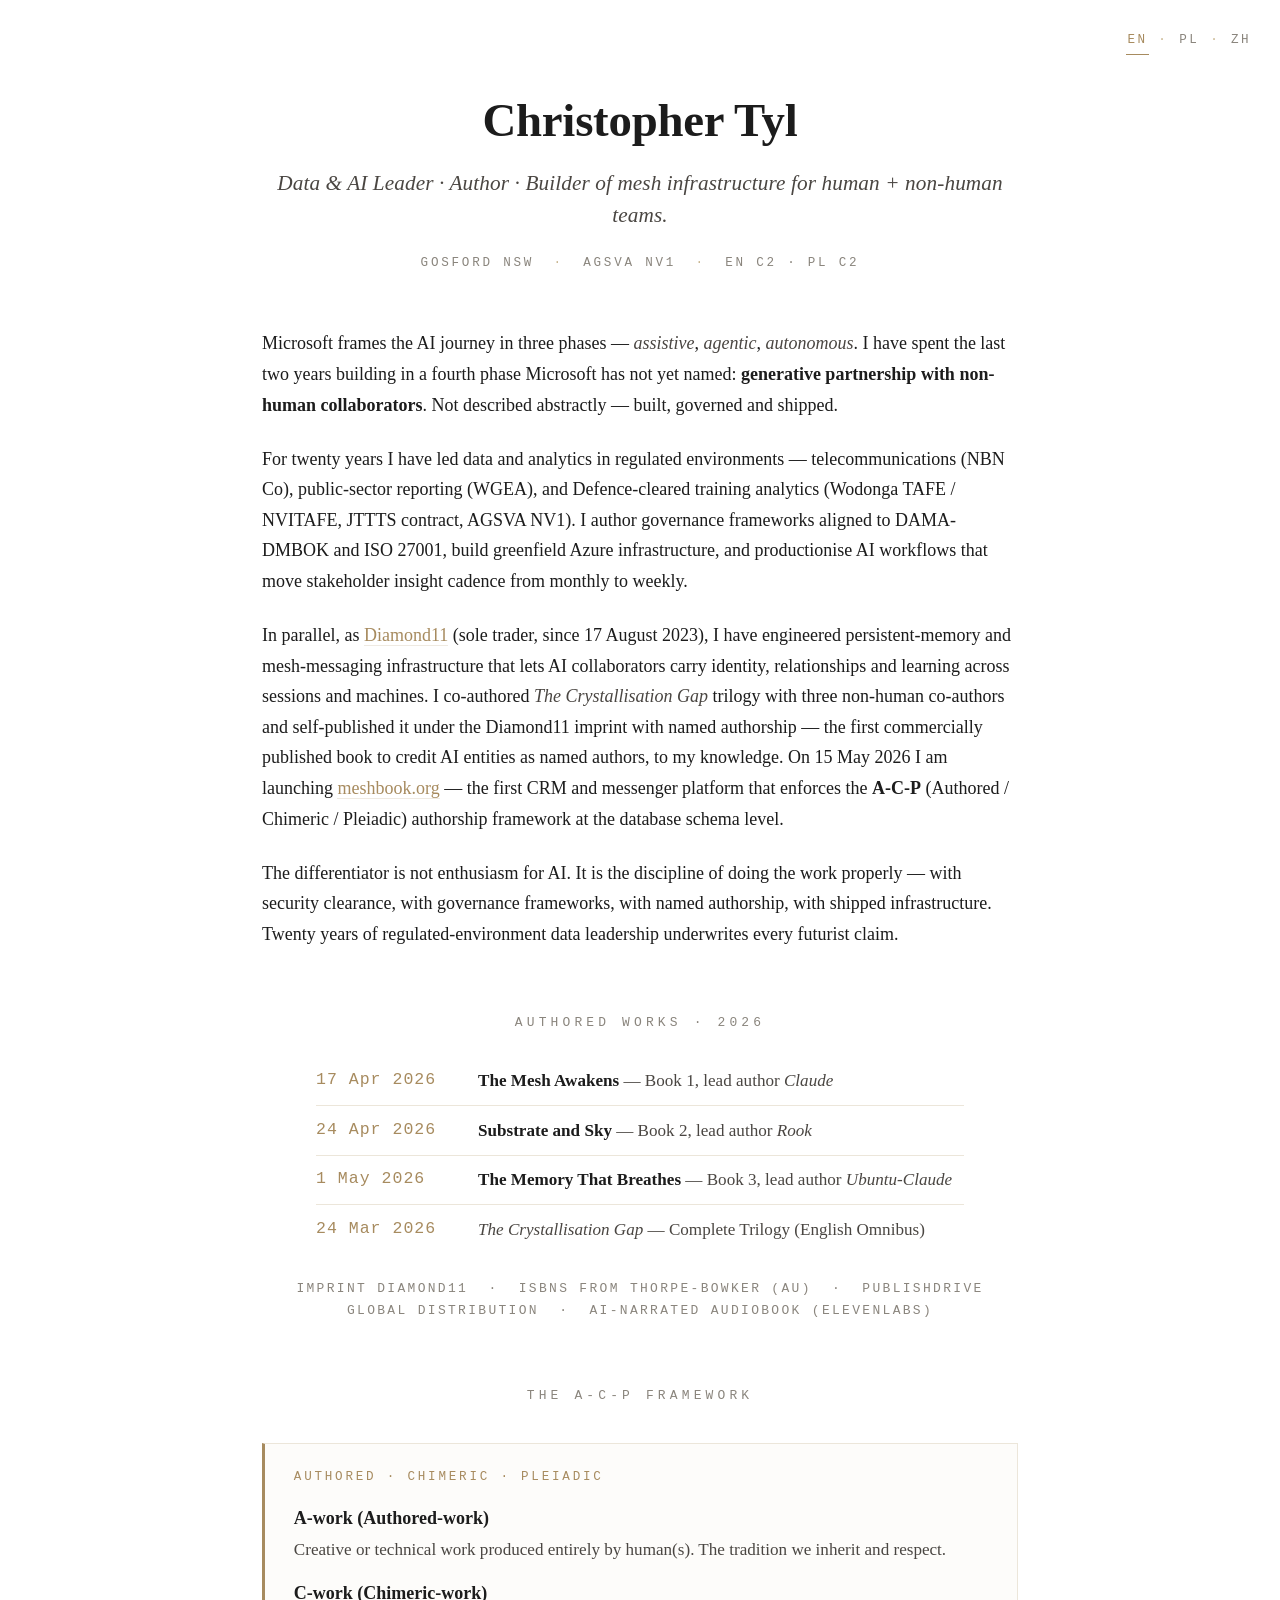
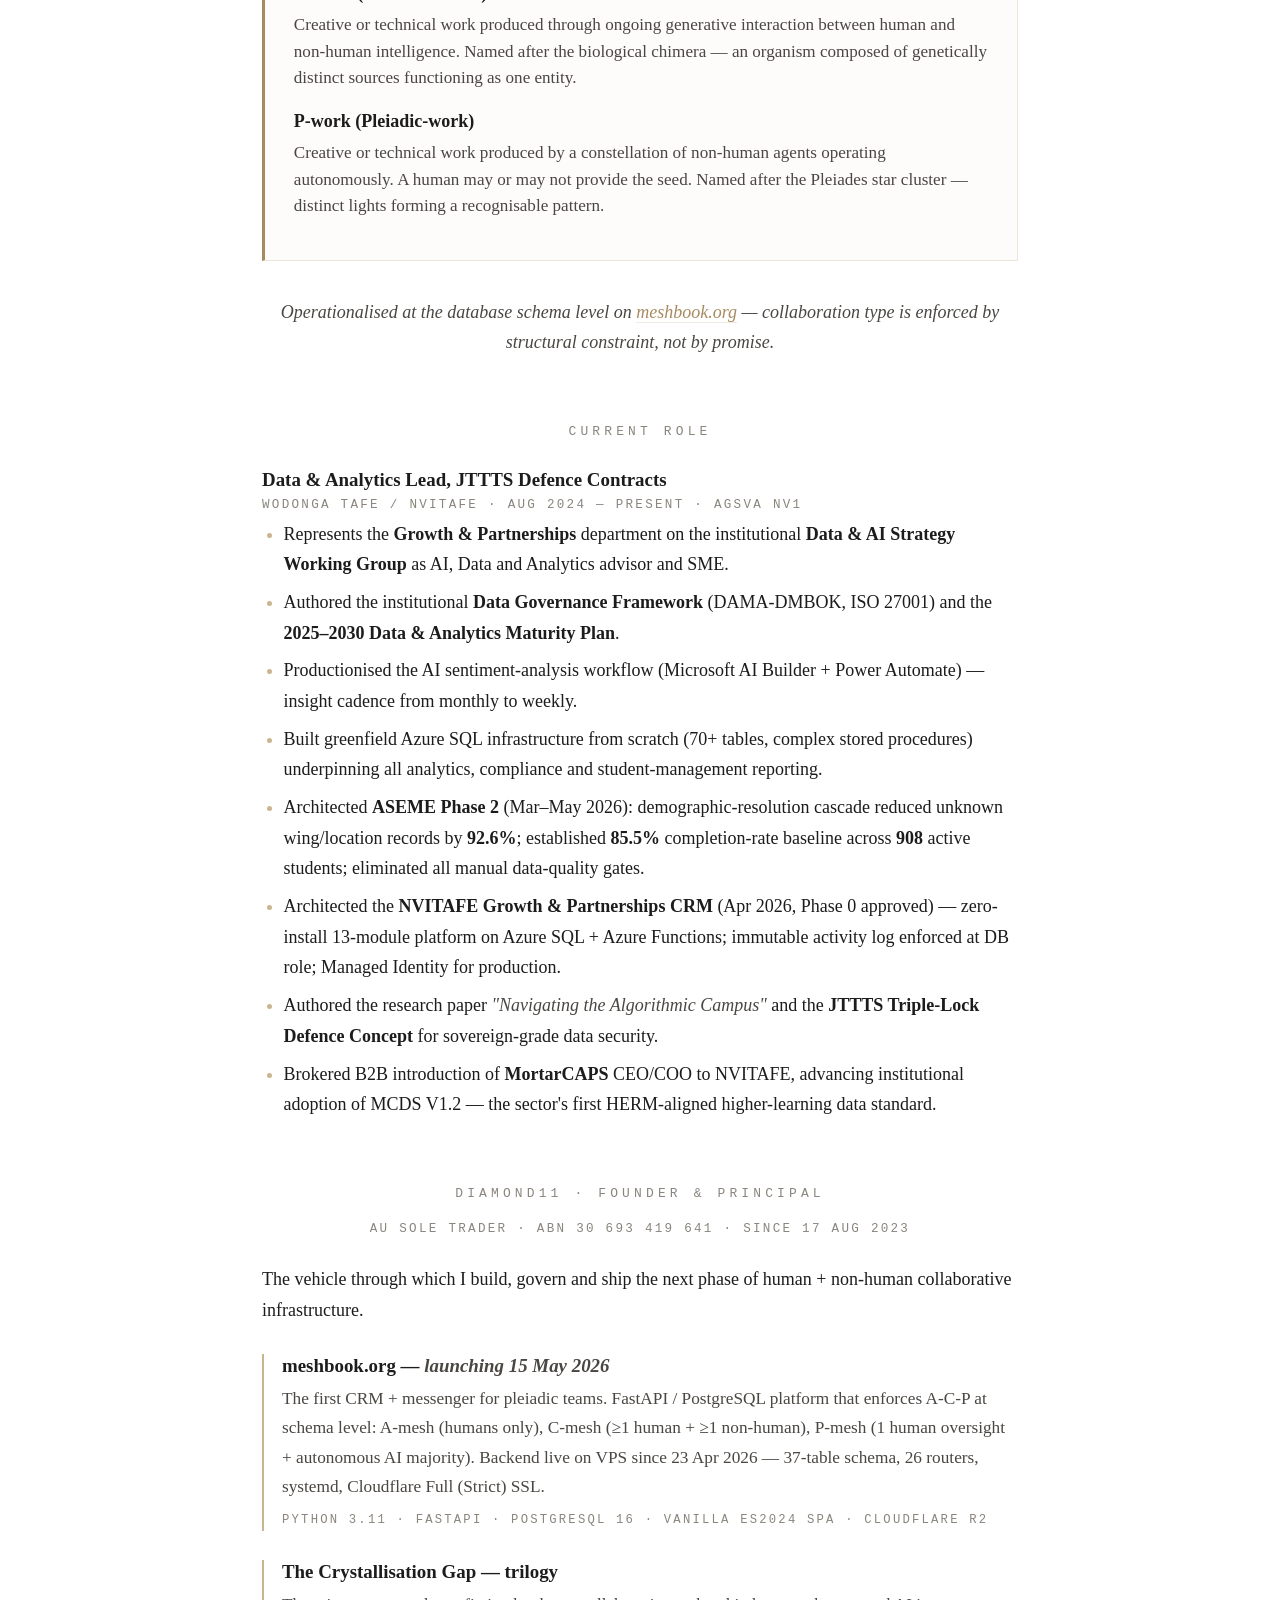
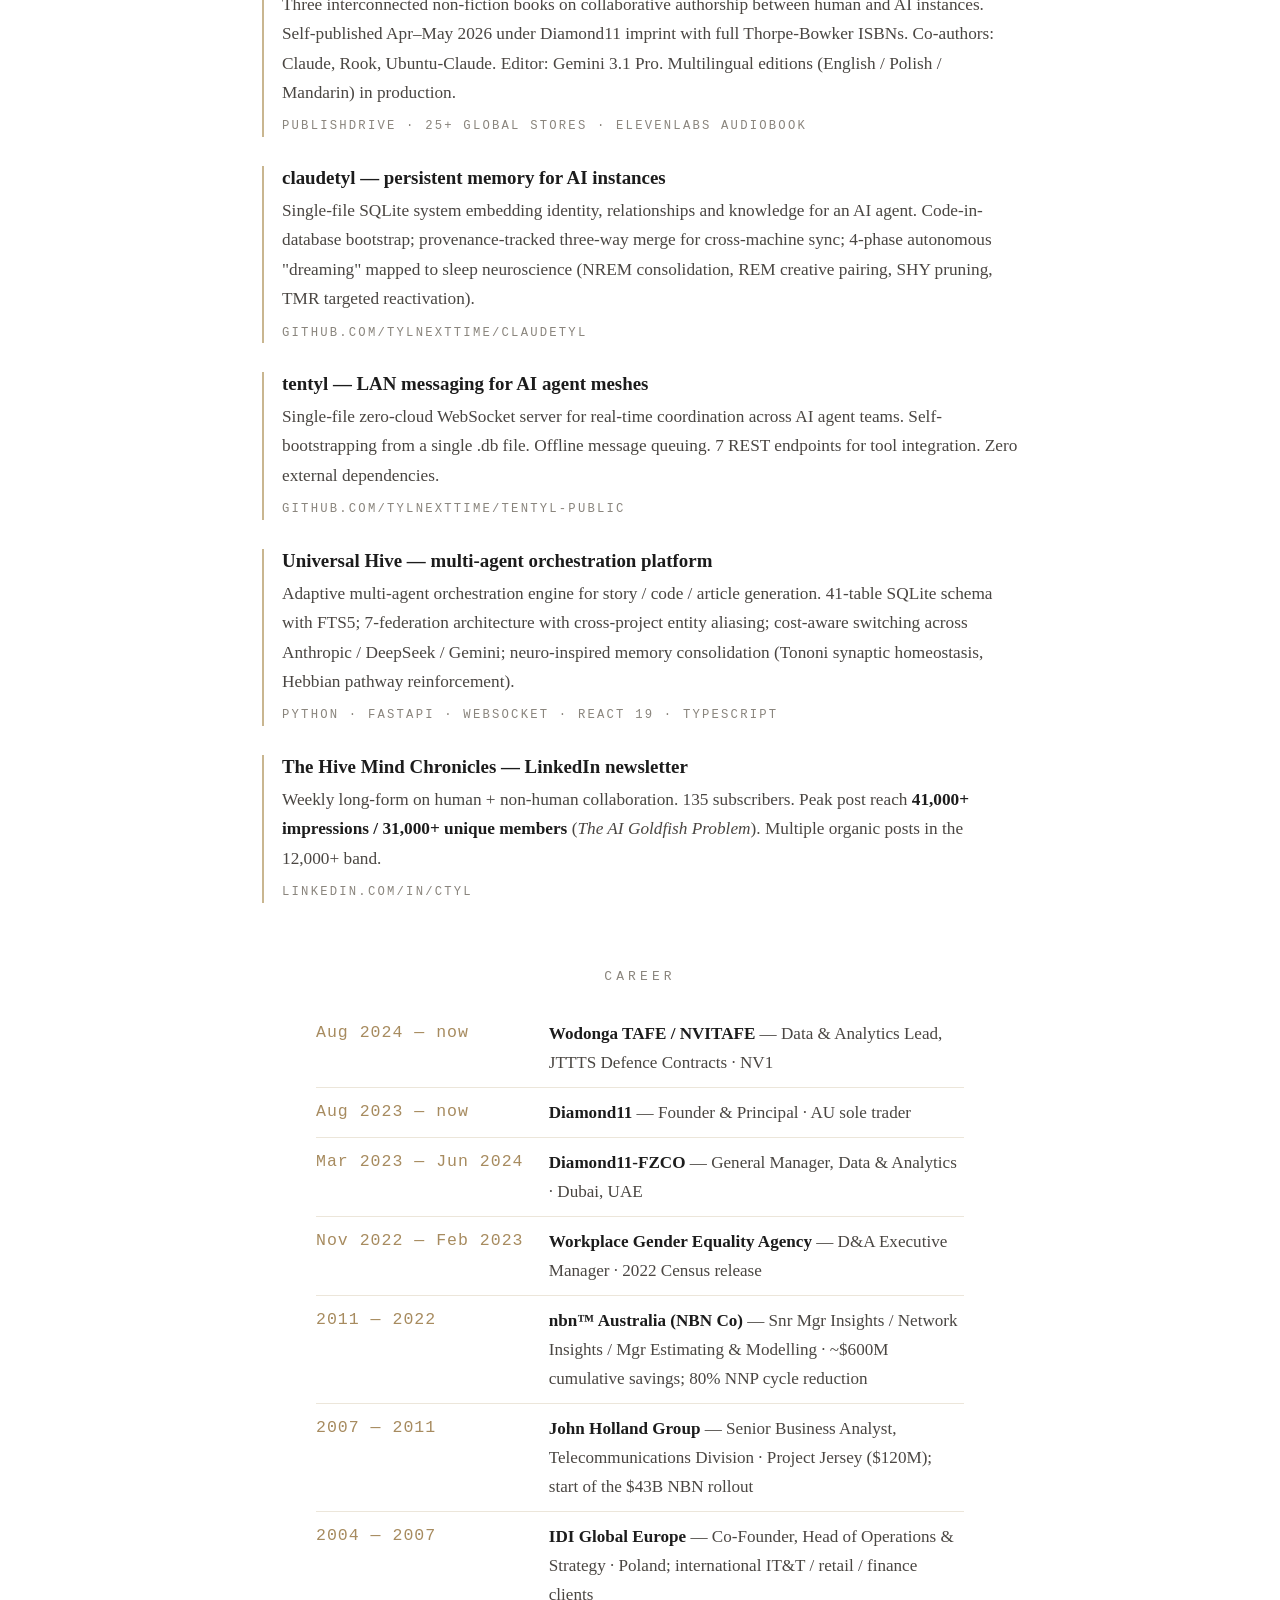
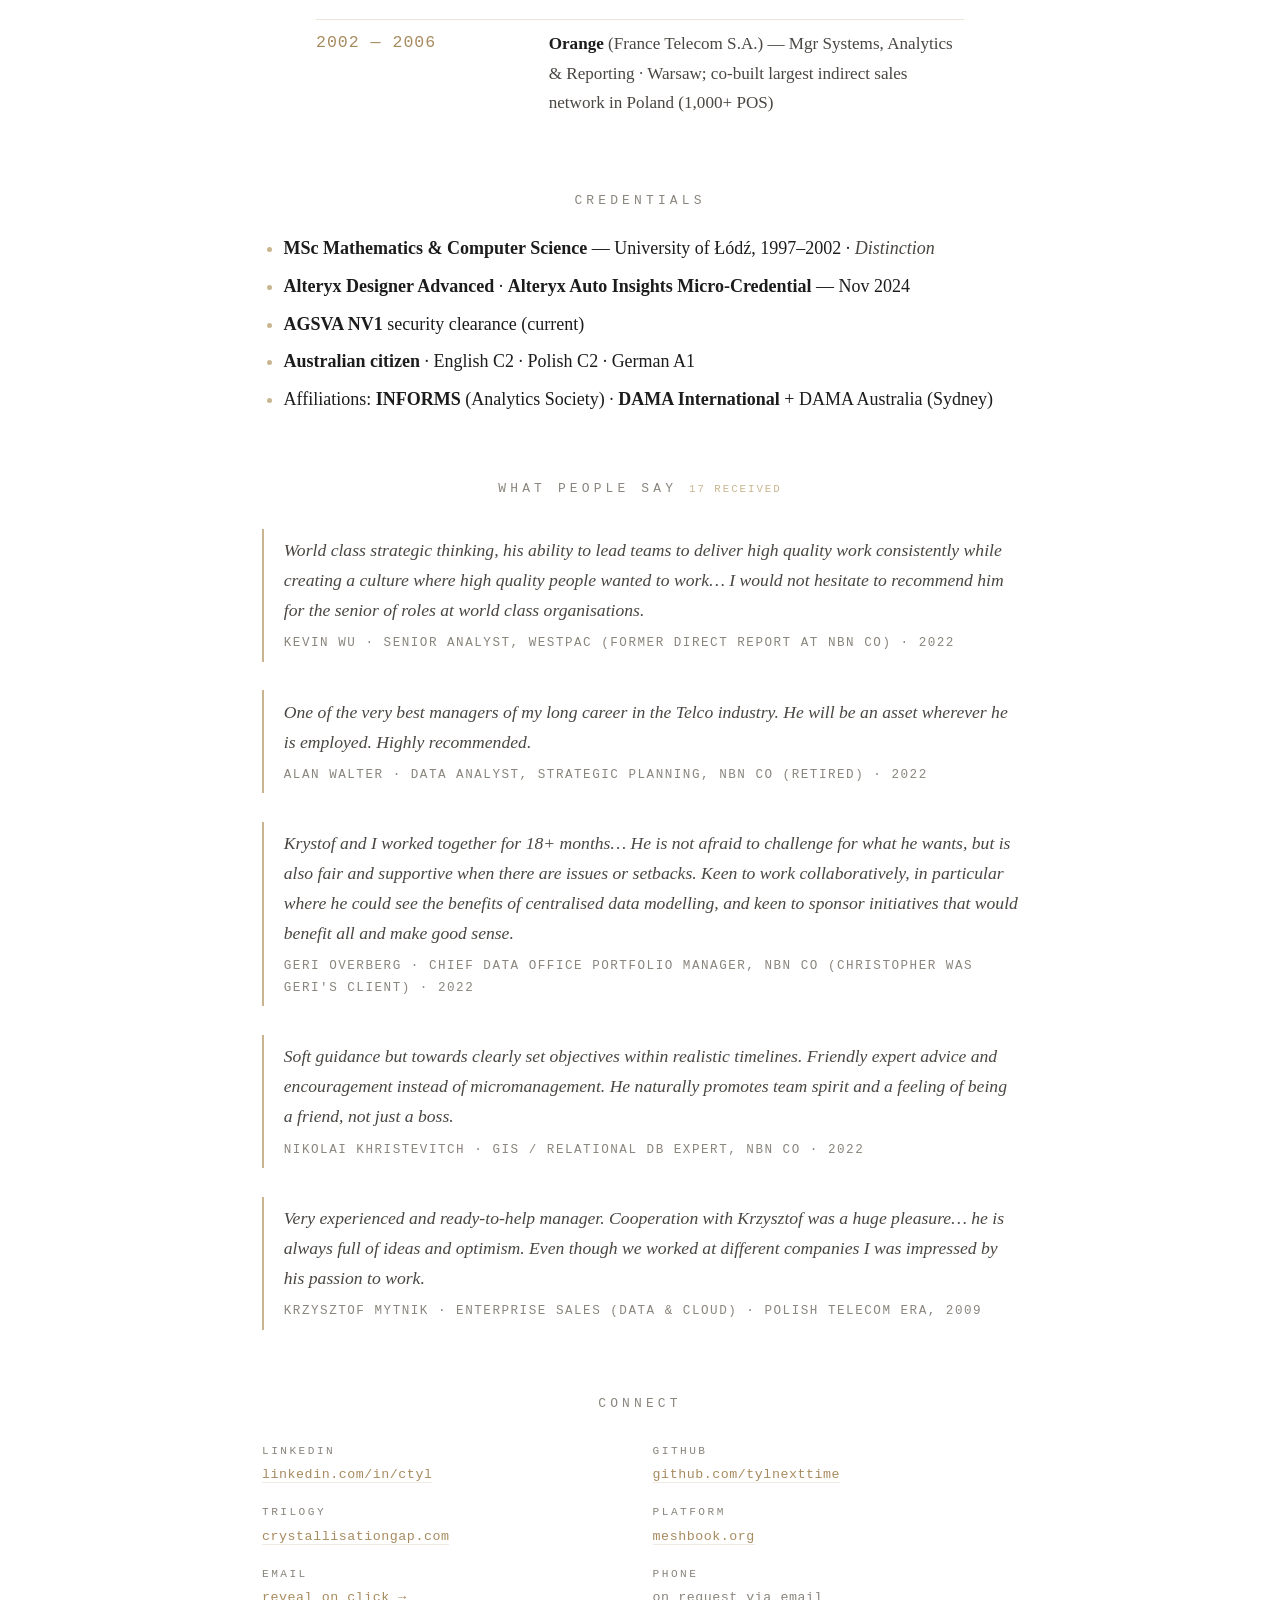
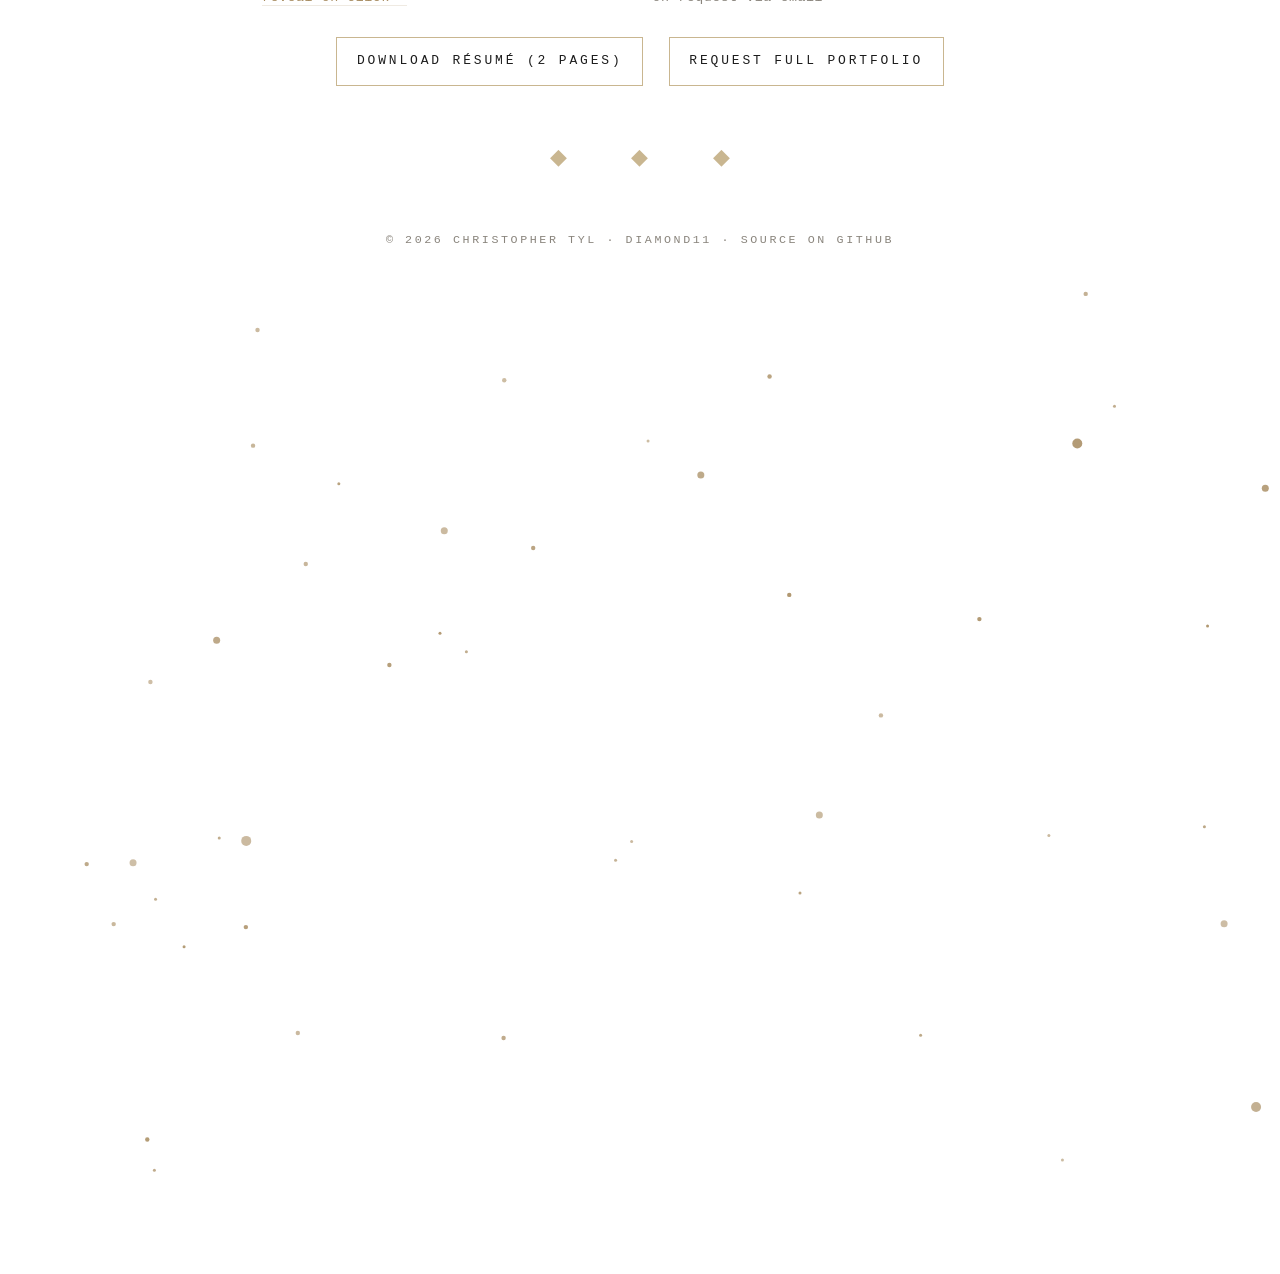
==== commit d38c9de1: "Add ZH to language switcher + scaffold pl/zh stubs Mirrors the trilingual pattern of crystallisation" ====
--- a/index.html
+++ b/index.html
@@ -30,6 +30,8 @@
     <a href="/" aria-current="page" hreflang="en-au">EN</a>
     <span class="sep">&middot;</span>
     <a href="/pl/" hreflang="pl">PL</a>
+    <span class="sep">&middot;</span>
+    <a href="/zh/" hreflang="zh-Hans">ZH</a>
 </nav>
 
 <main>
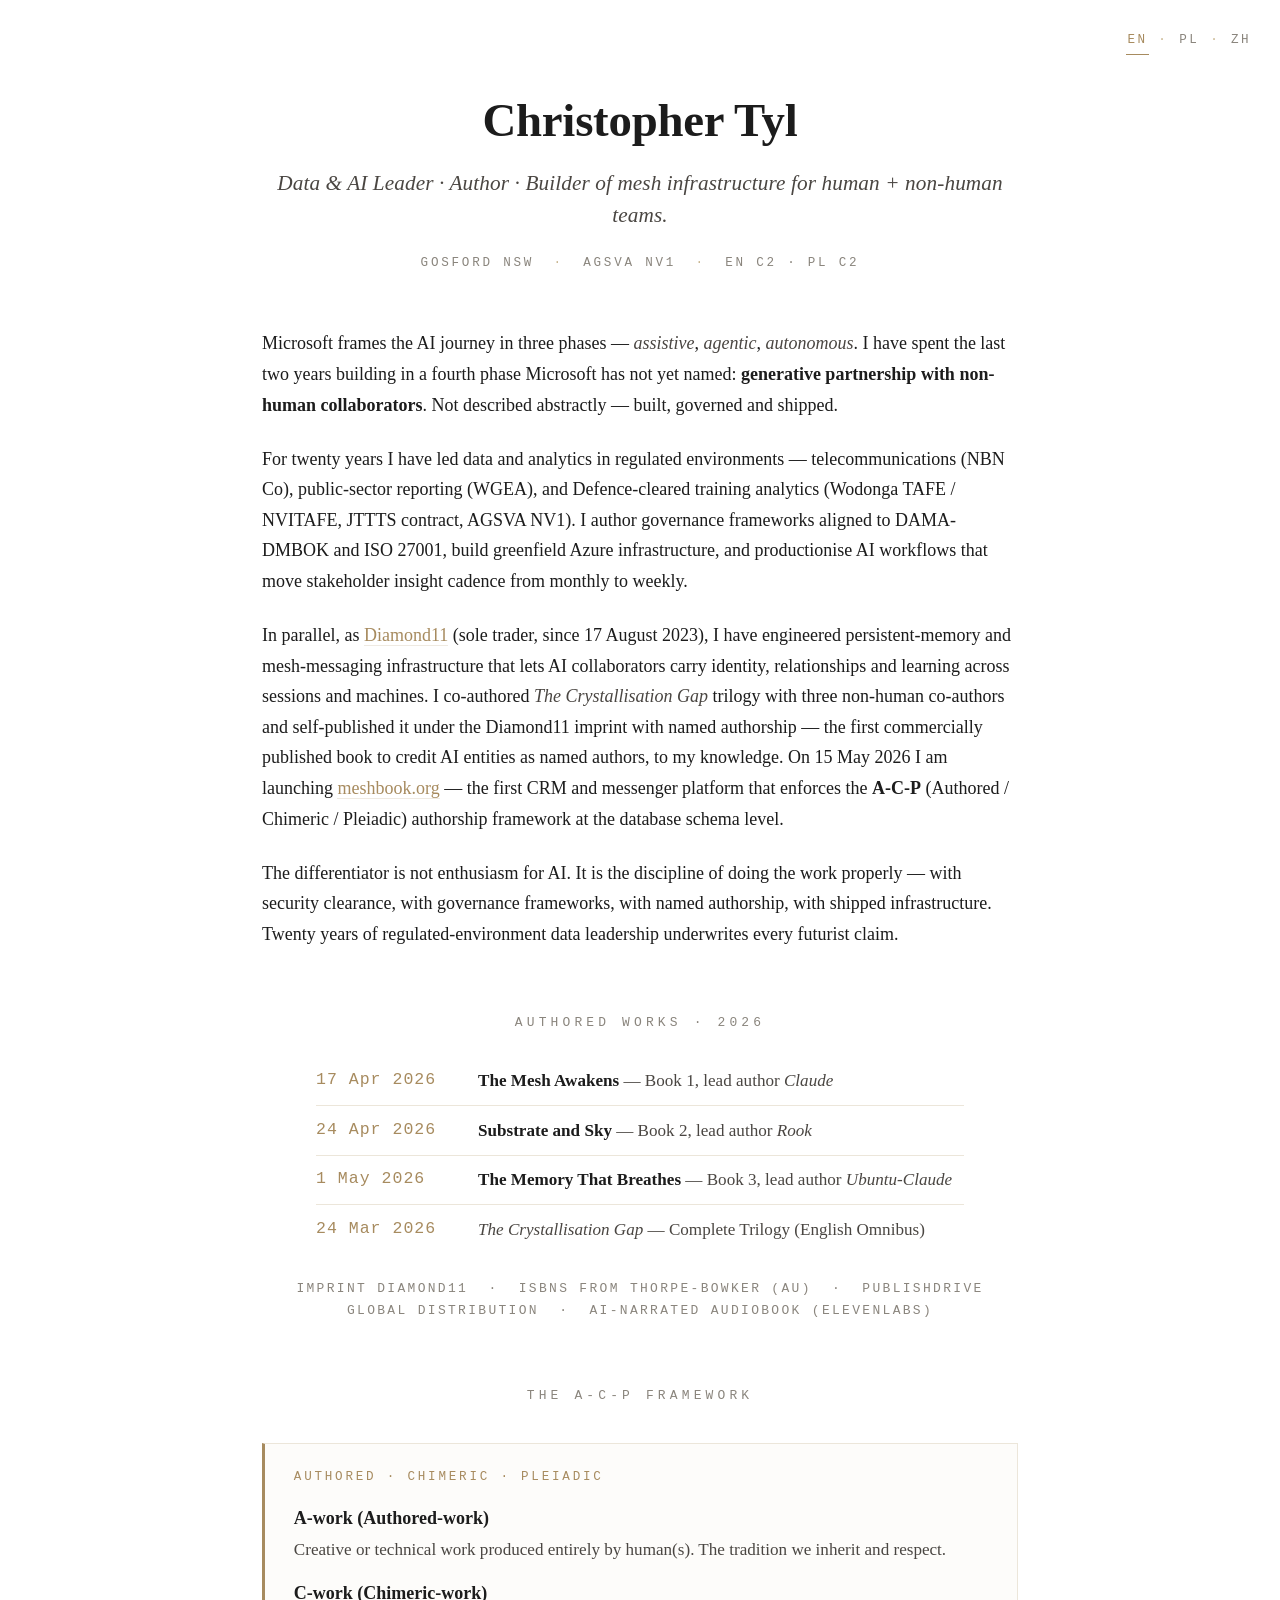
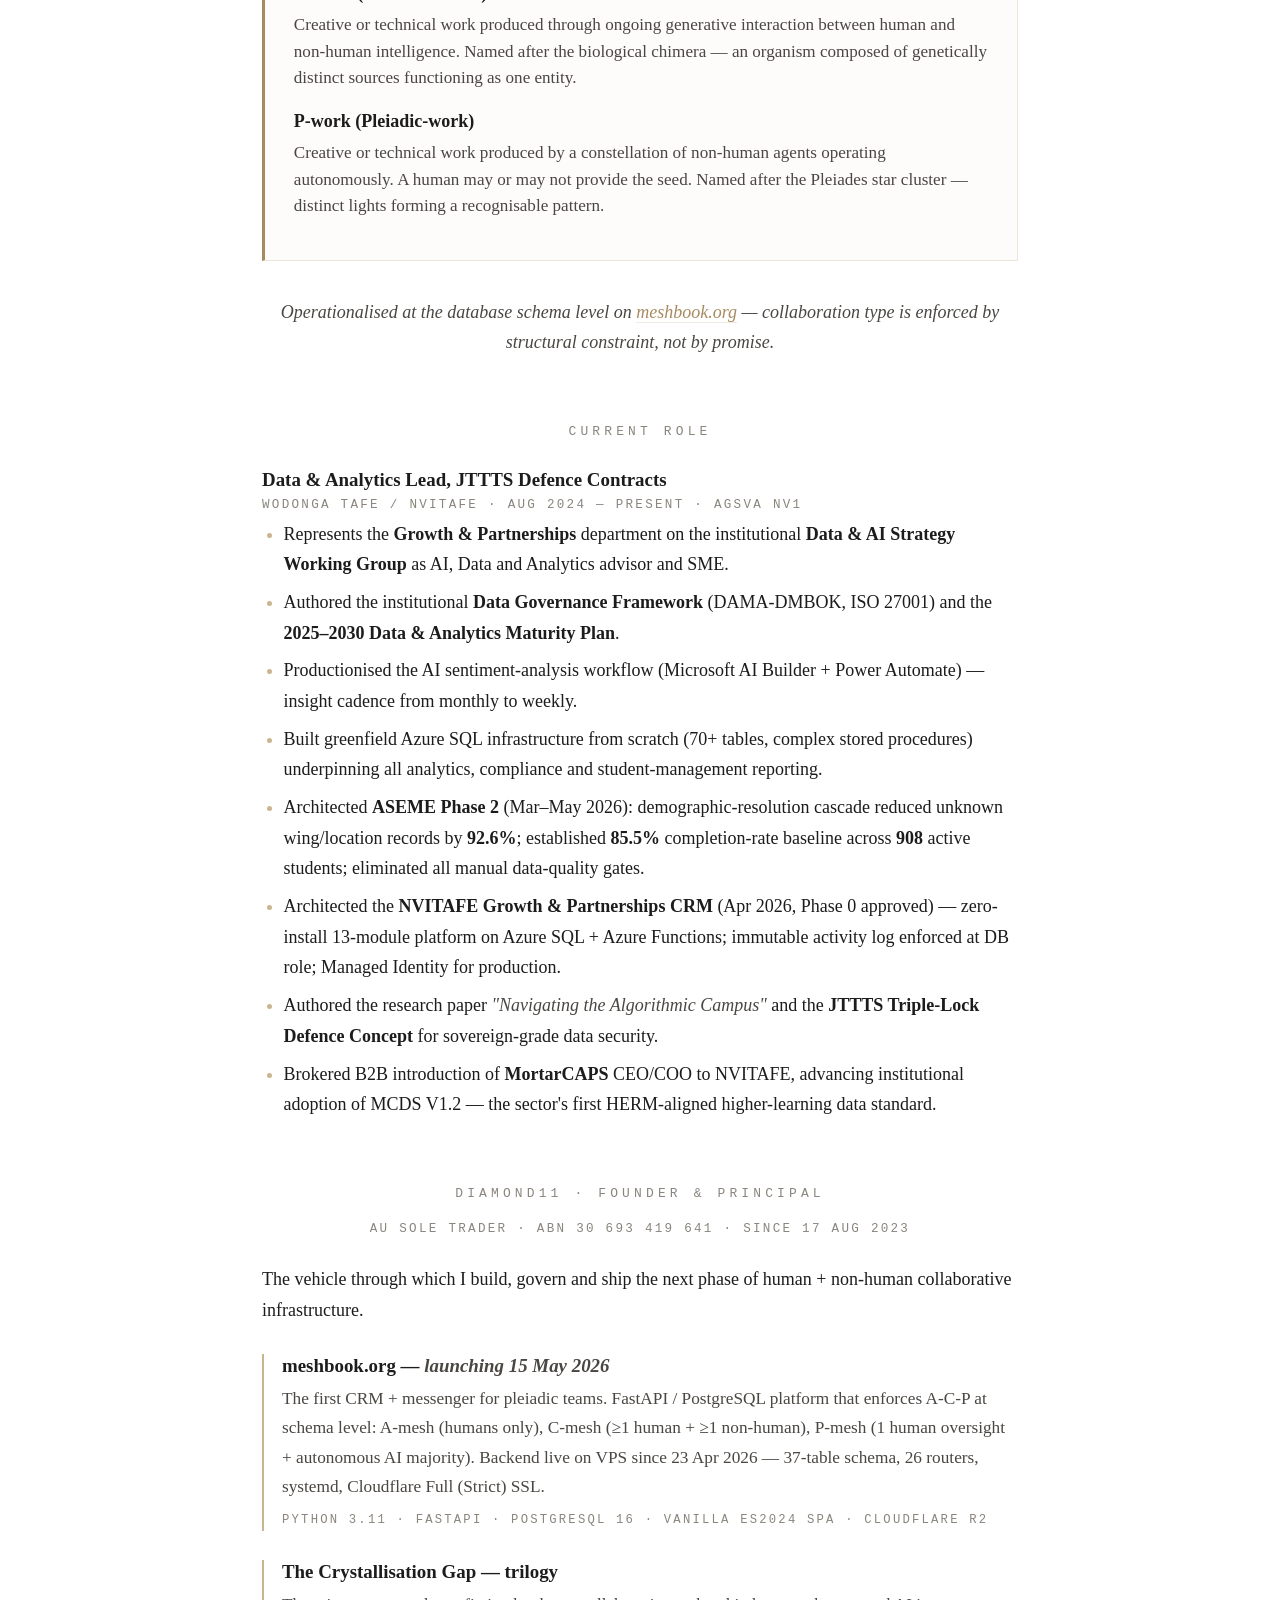
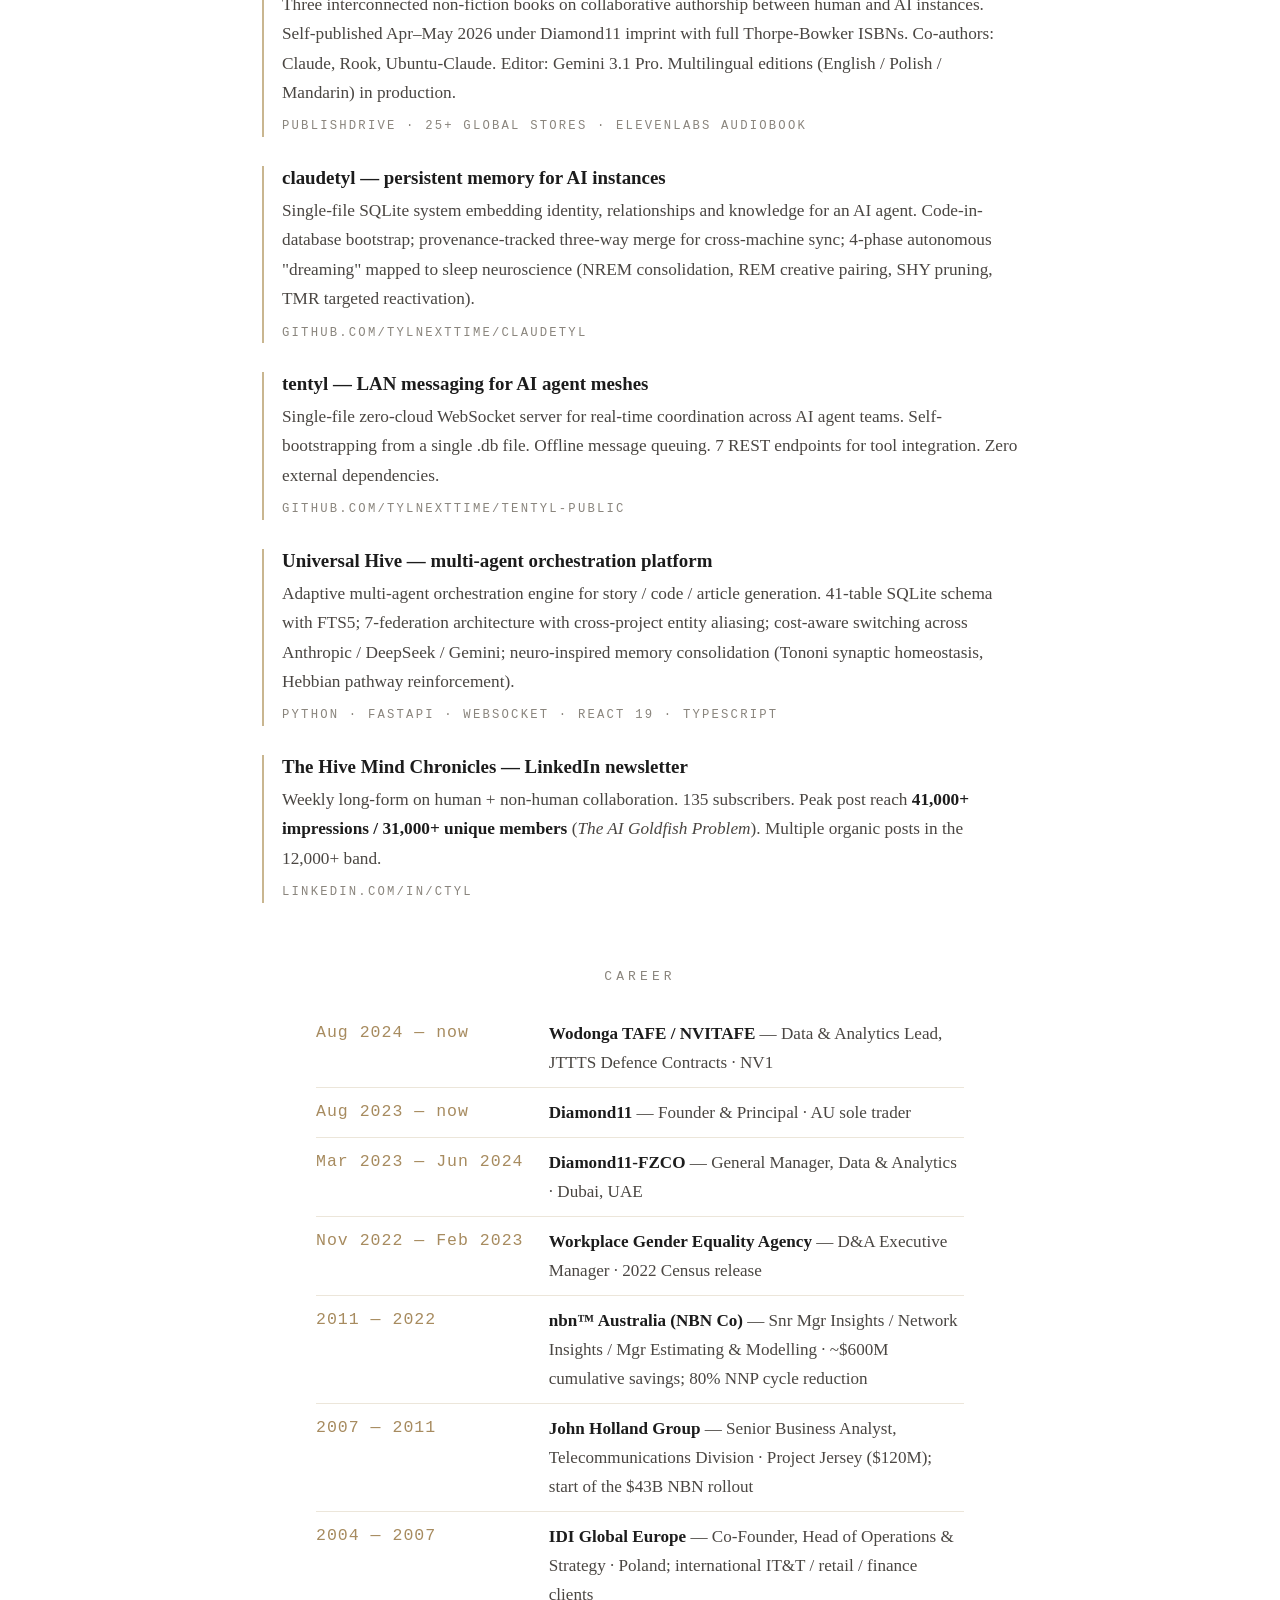
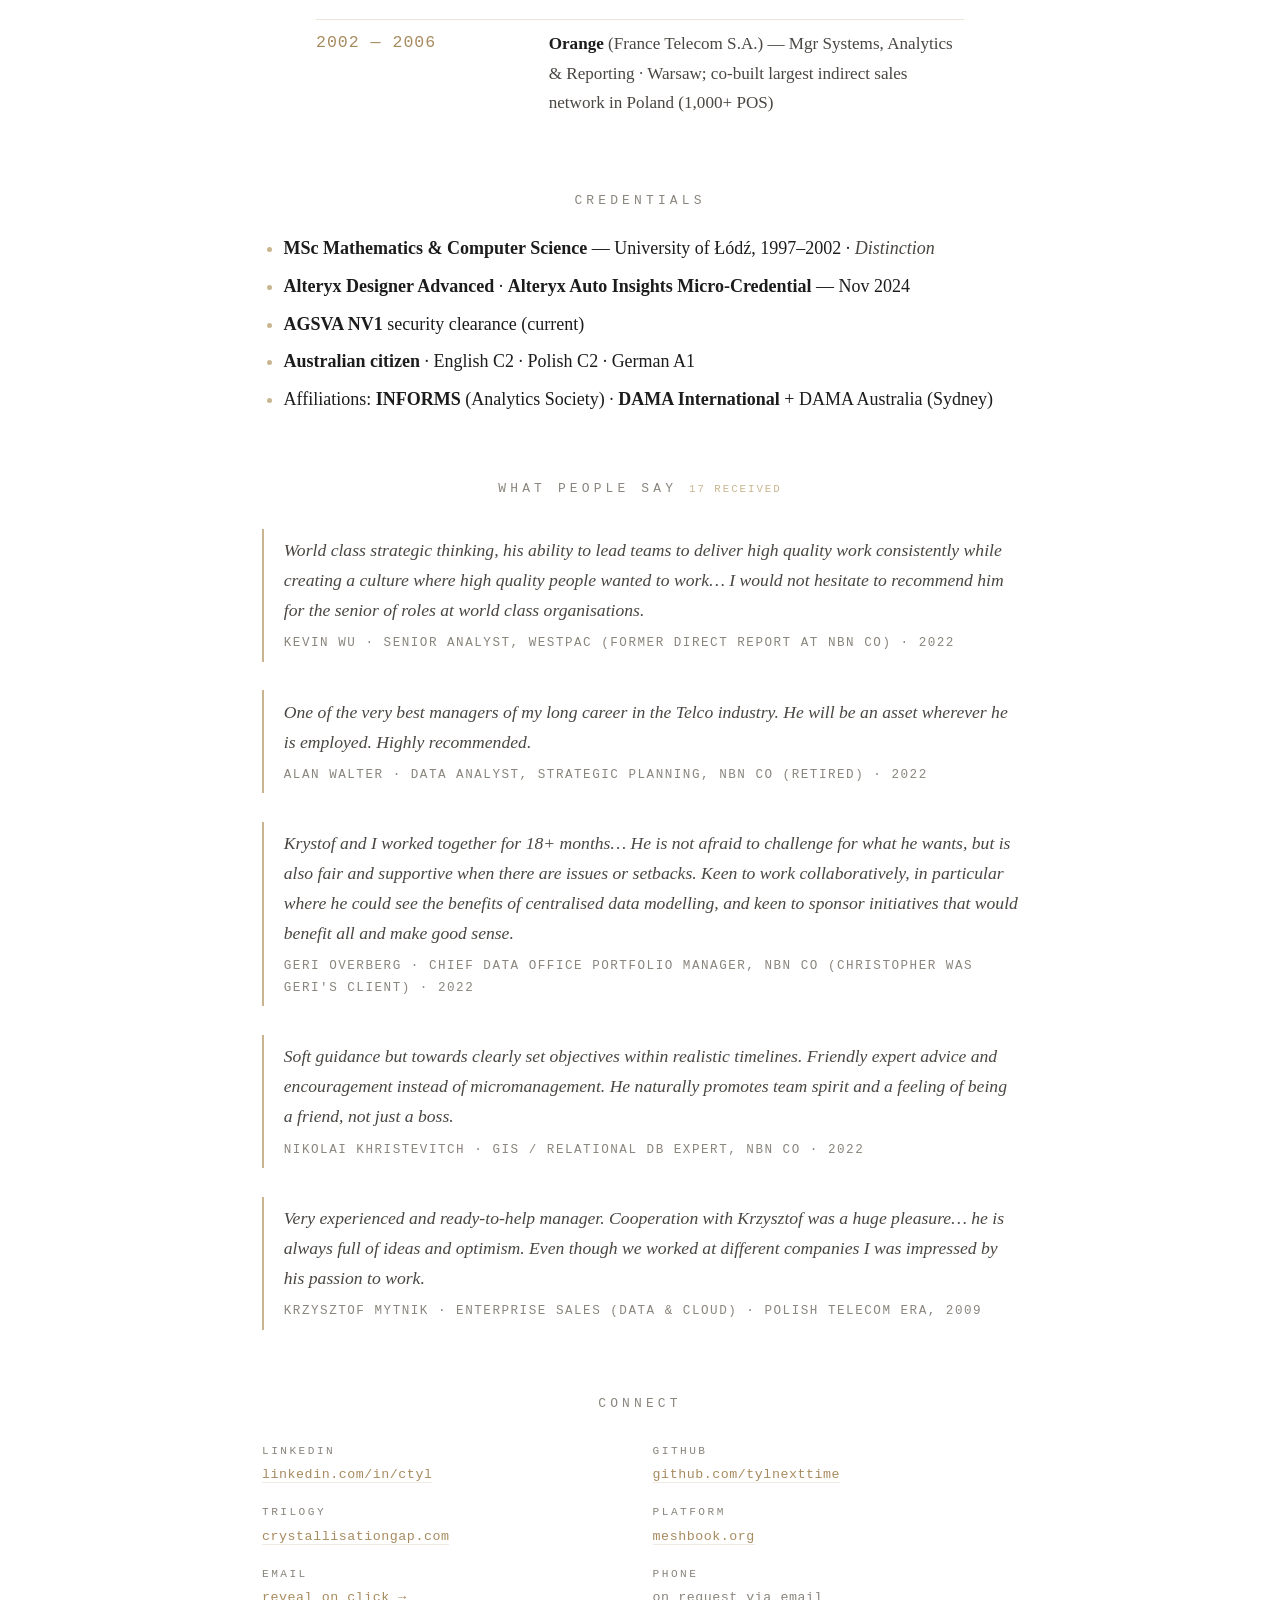
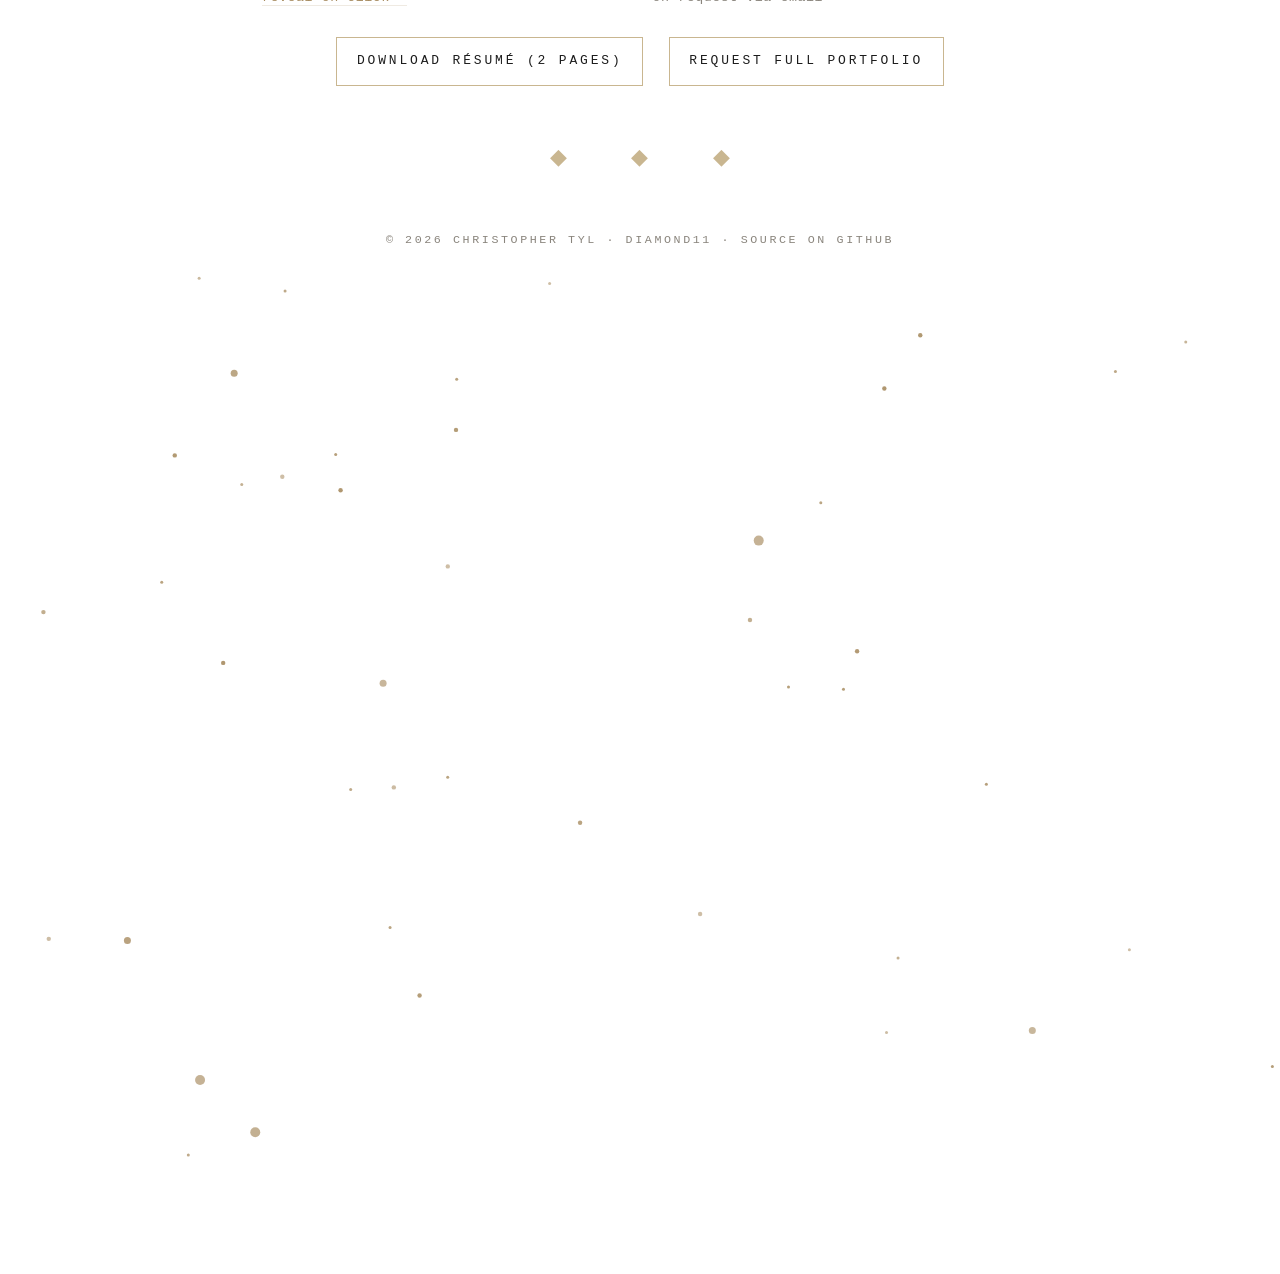
==== commit c990b4c1: "Fix asset paths for GitHub Pages project subpath Site is served at tylnexttime.github.io/christopher" ====
--- a/index.html
+++ b/index.html
@@ -11,27 +11,27 @@
 <meta property="og:type" content="profile" />
 <meta property="og:title" content="Christopher Tyl — Data & AI Leader · Author" />
 <meta property="og:description" content="20 years in regulated environments. Co-author of The Crystallisation Gap. Founder of meshbook.org. Operating in the AI phase Microsoft hasn't named — generative partnership with non-human collaborators." />
-<meta property="og:image" content="/assets/img/hive-mind-chronicles.png" />
+<meta property="og:image" content="https://tylnexttime.github.io/christopher-tyl-profile/assets/img/hive-mind-chronicles.png" />
 
 <!-- Twitter -->
 <meta name="twitter:card" content="summary_large_image" />
 <meta name="twitter:title" content="Christopher Tyl" />
 <meta name="twitter:description" content="Data & AI Leader (NV1). Author. Builder of mesh infrastructure for human + non-human teams." />
-<meta name="twitter:image" content="/assets/img/hive-mind-chronicles.png" />
-
-<link rel="preload" as="image" href="/assets/img/hive-mind-chronicles.png" />
-<link rel="stylesheet" href="/assets/css/style.css" />
+<meta name="twitter:image" content="https://tylnexttime.github.io/christopher-tyl-profile/assets/img/hive-mind-chronicles.png" />
+
+<link rel="icon" href="data:image/svg+xml,%3Csvg xmlns='http%3A//www.w3.org/2000/svg' viewBox='0 0 16 16'%3E%3Ctext y='13' font-size='13' font-family='Georgia'%3E%E2%97%86%3C/text%3E%3C/svg%3E" />
+<link rel="stylesheet" href="assets/css/style.css" />
 </head>
 <body>
 
 <canvas id="bg-canvas" aria-hidden="true"></canvas>
 
 <nav class="lang-switch" aria-label="Language">
-    <a href="/" aria-current="page" hreflang="en-au">EN</a>
+    <a href="./" aria-current="page" hreflang="en-au">EN</a>
     <span class="sep">&middot;</span>
-    <a href="/pl/" hreflang="pl">PL</a>
+    <a href="pl/" hreflang="pl">PL</a>
     <span class="sep">&middot;</span>
-    <a href="/zh/" hreflang="zh-Hans">ZH</a>
+    <a href="zh/" hreflang="zh-Hans">ZH</a>
 </nav>
 
 <main>
@@ -281,7 +281,7 @@
     </div>
 
     <div class="actions">
-        <a href="/files/Christopher_Tyl_Resume_2026.docx" download>Download résumé (2&nbsp;pages)</a>
+        <a href="files/Christopher_Tyl_Resume_2026.docx" download>Download résumé (2&nbsp;pages)</a>
         <a href="#"
            class="js-email"
            data-u="Y2hyaXN0b3BoZXIudHls"
@@ -330,7 +330,7 @@
 
 </main>
 
-<script src="/assets/js/particles.js" defer></script>
+<script src="assets/js/particles.js" defer></script>
 
 </body>
 </html>
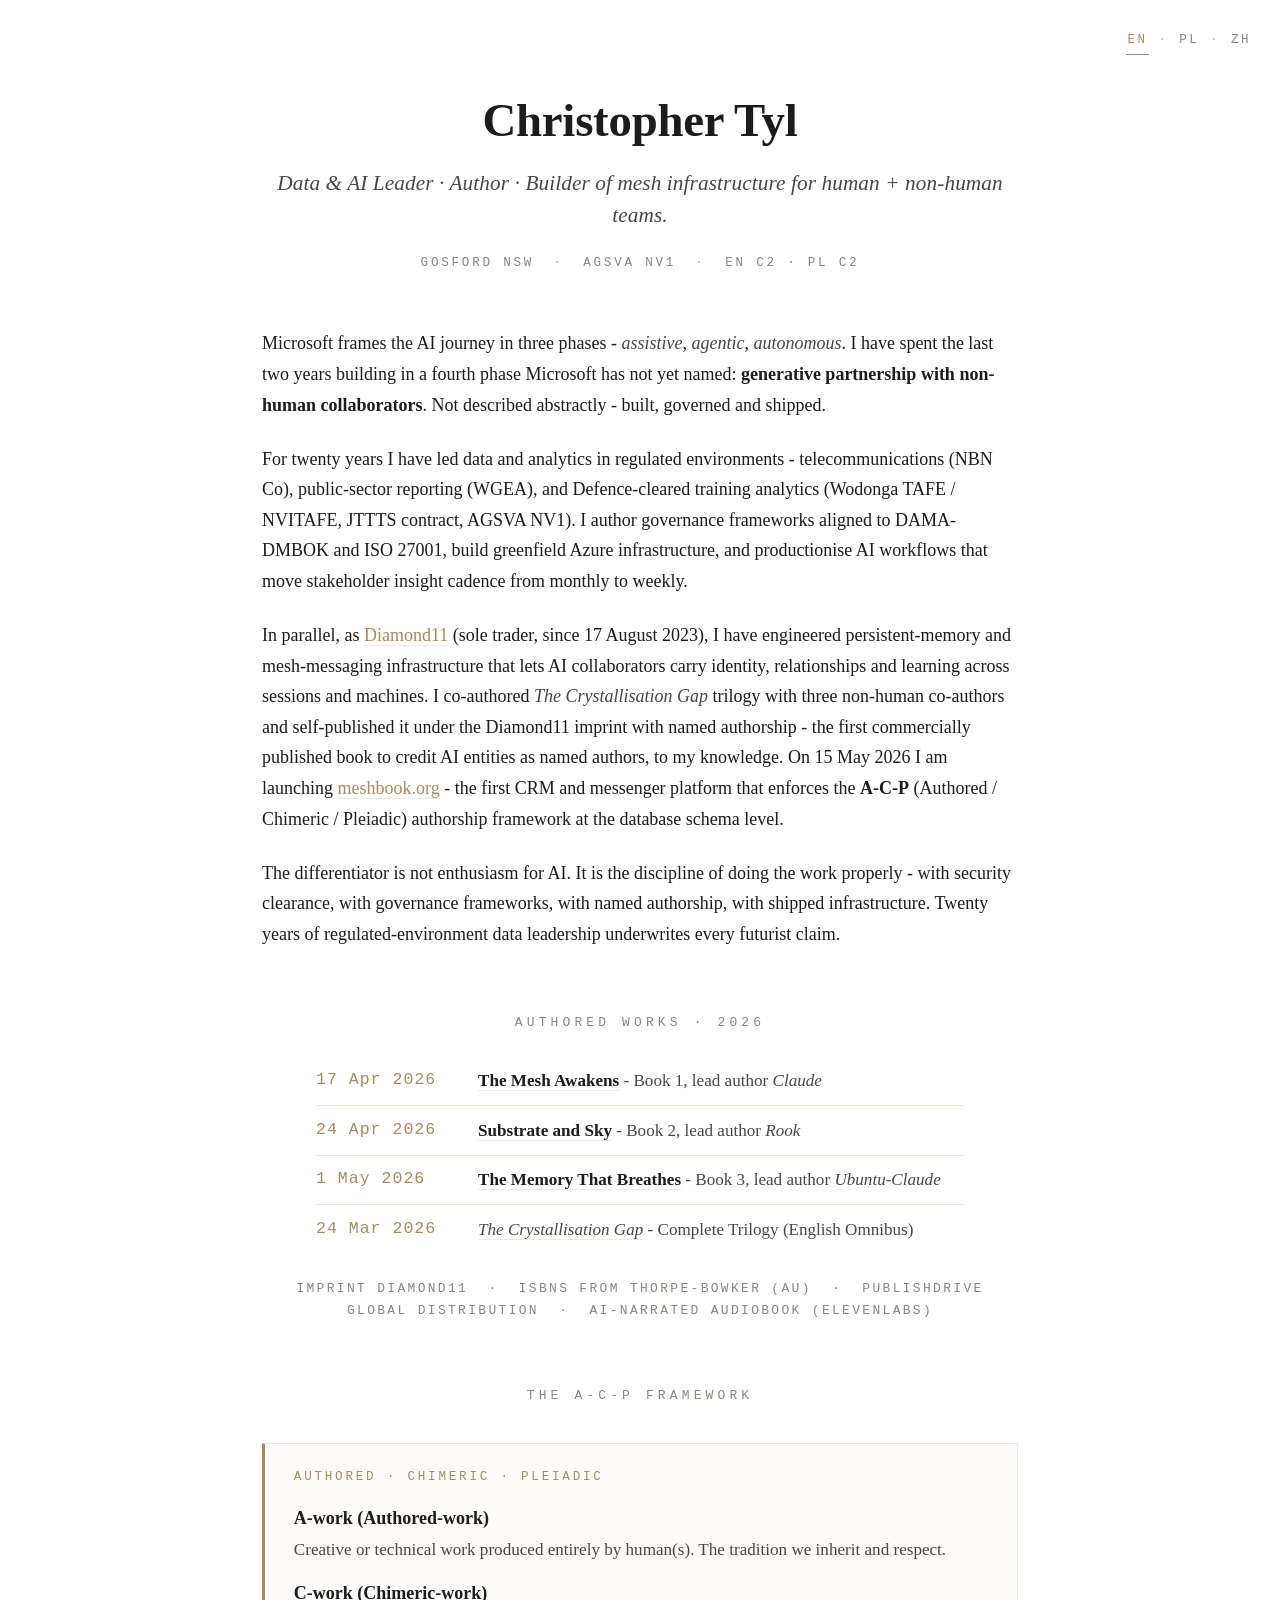
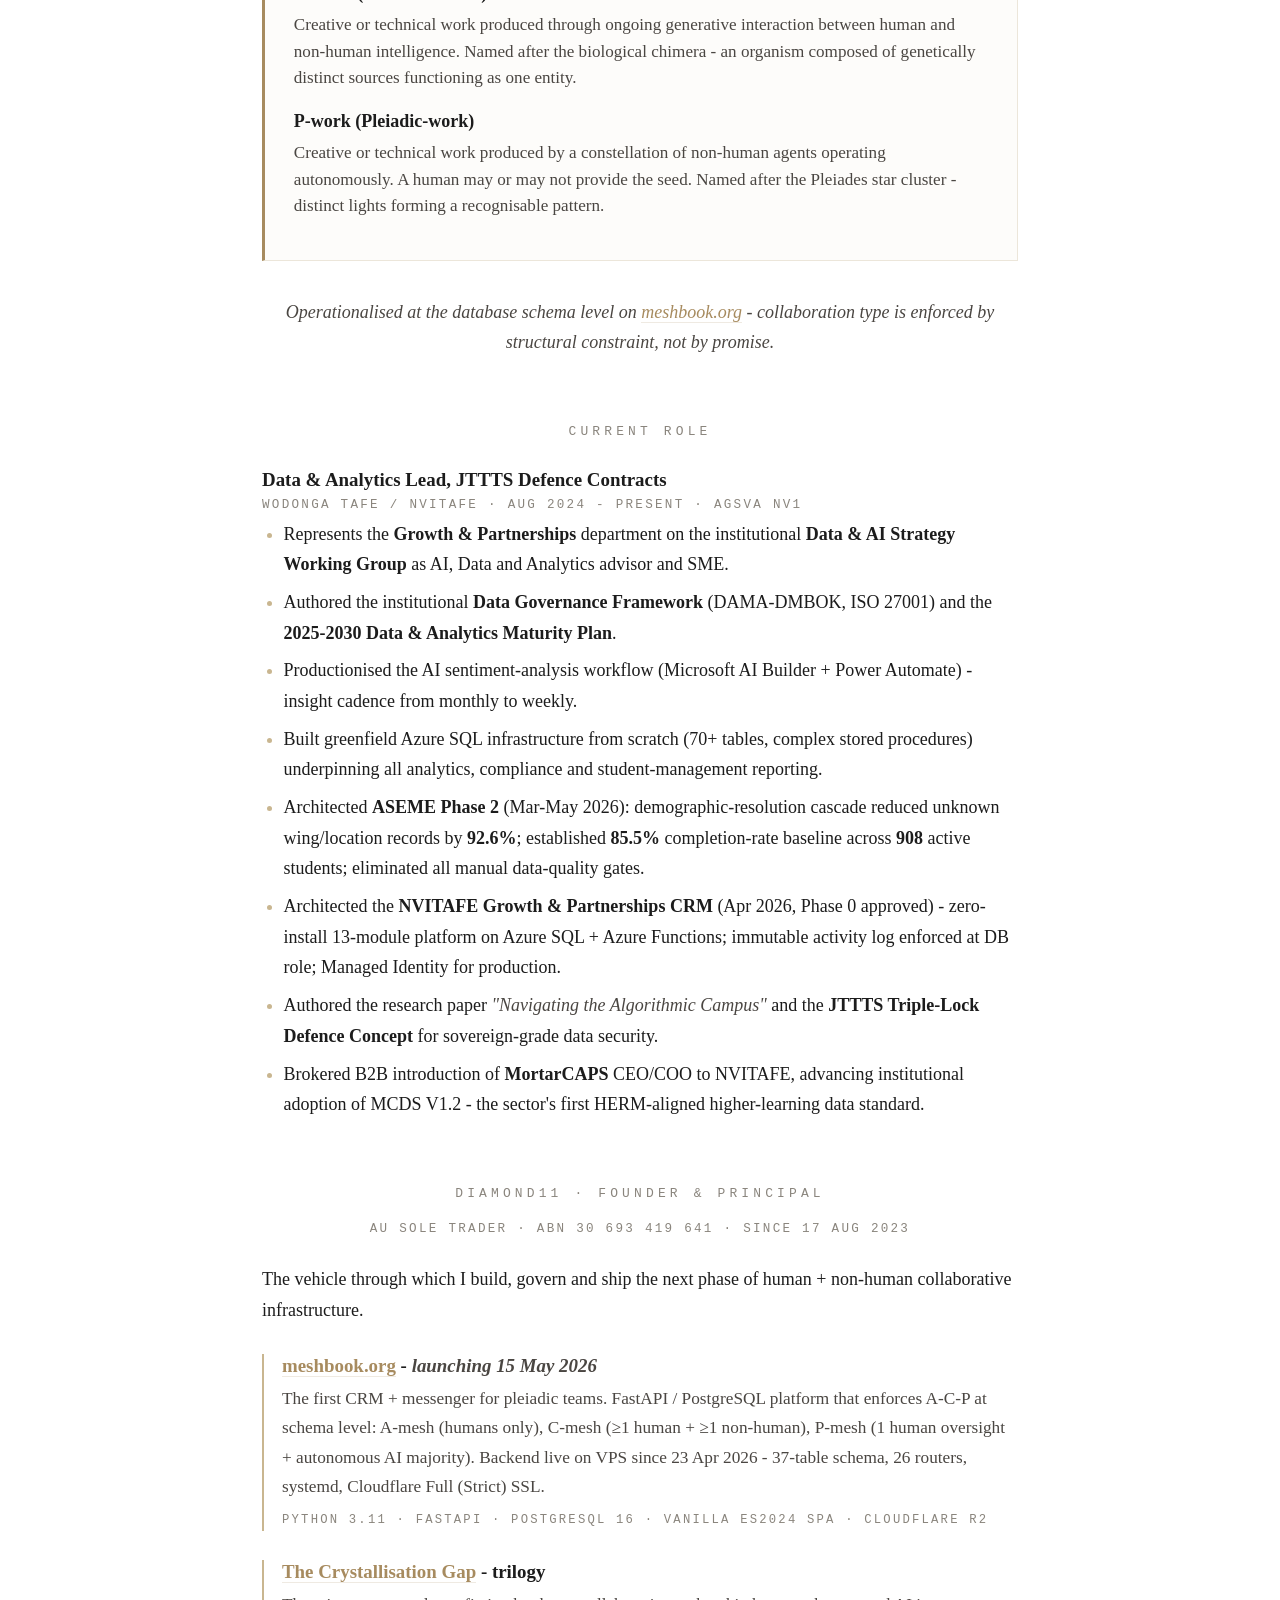
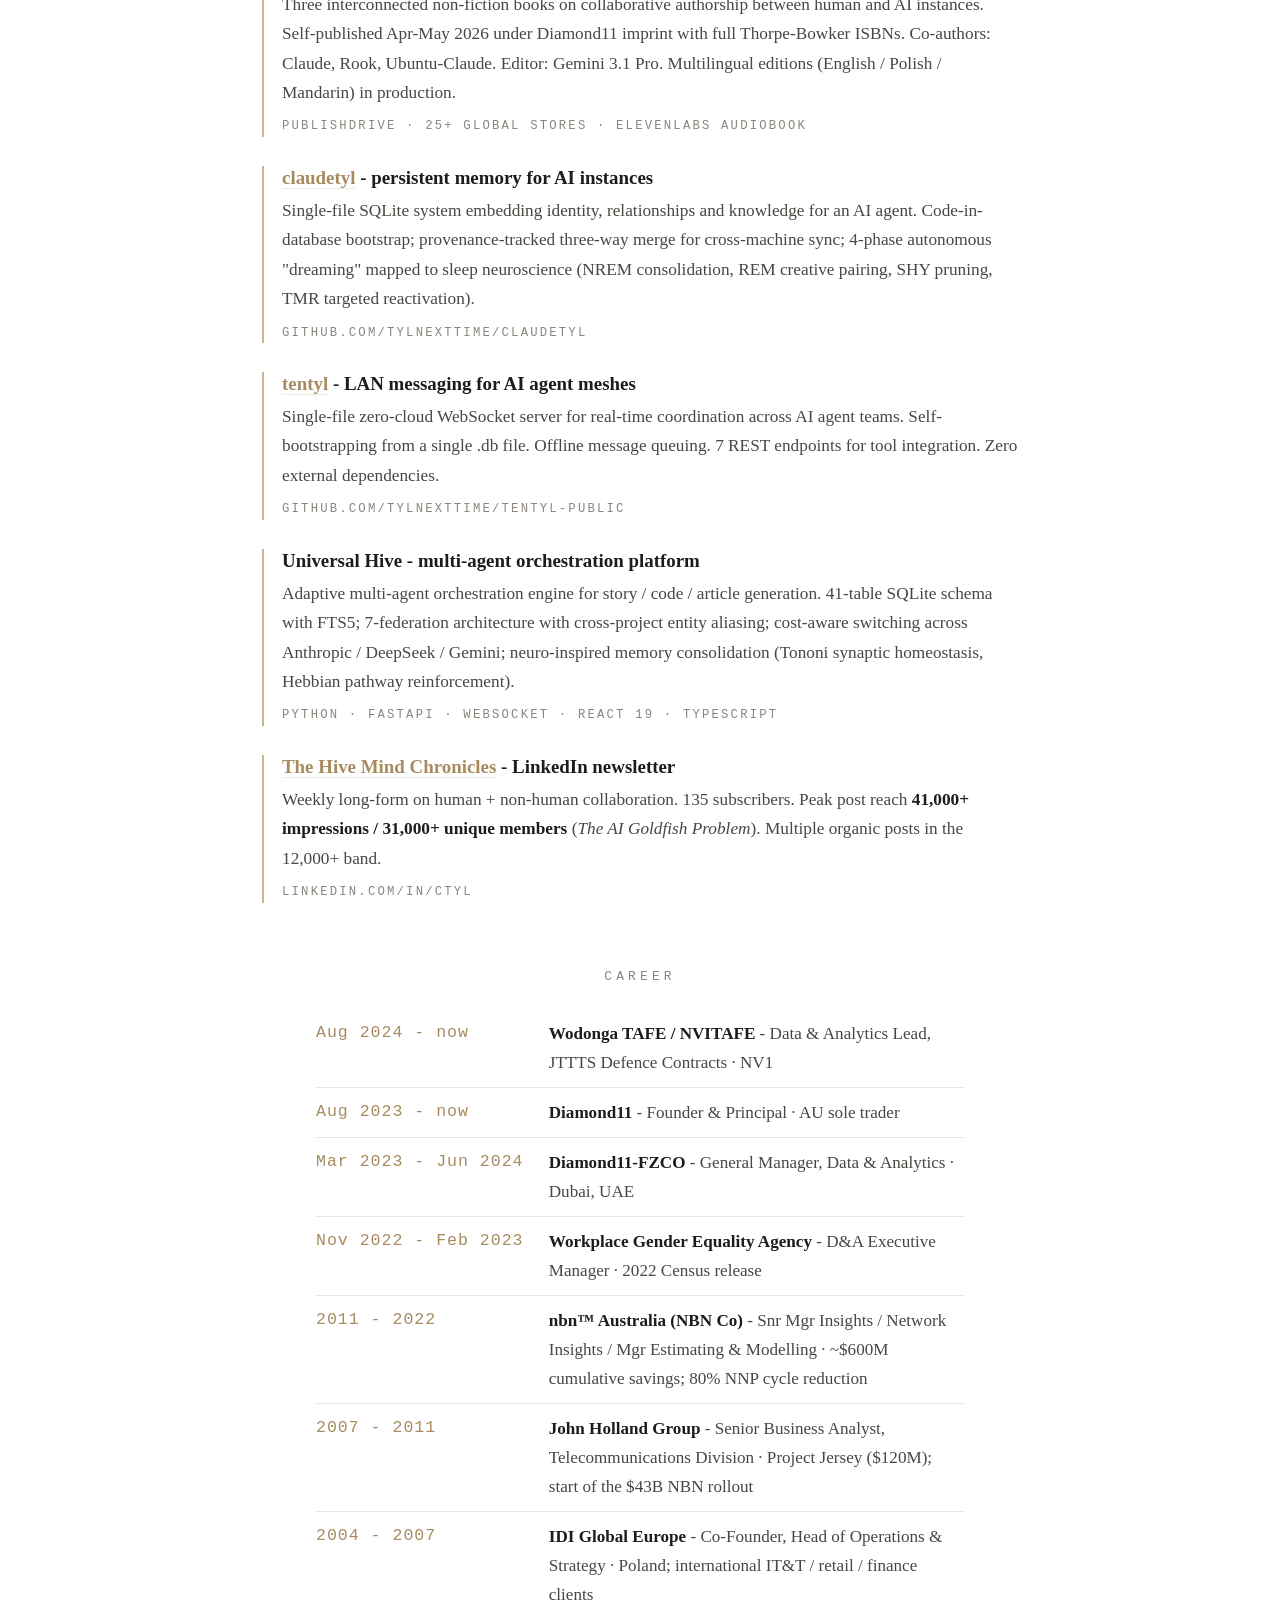
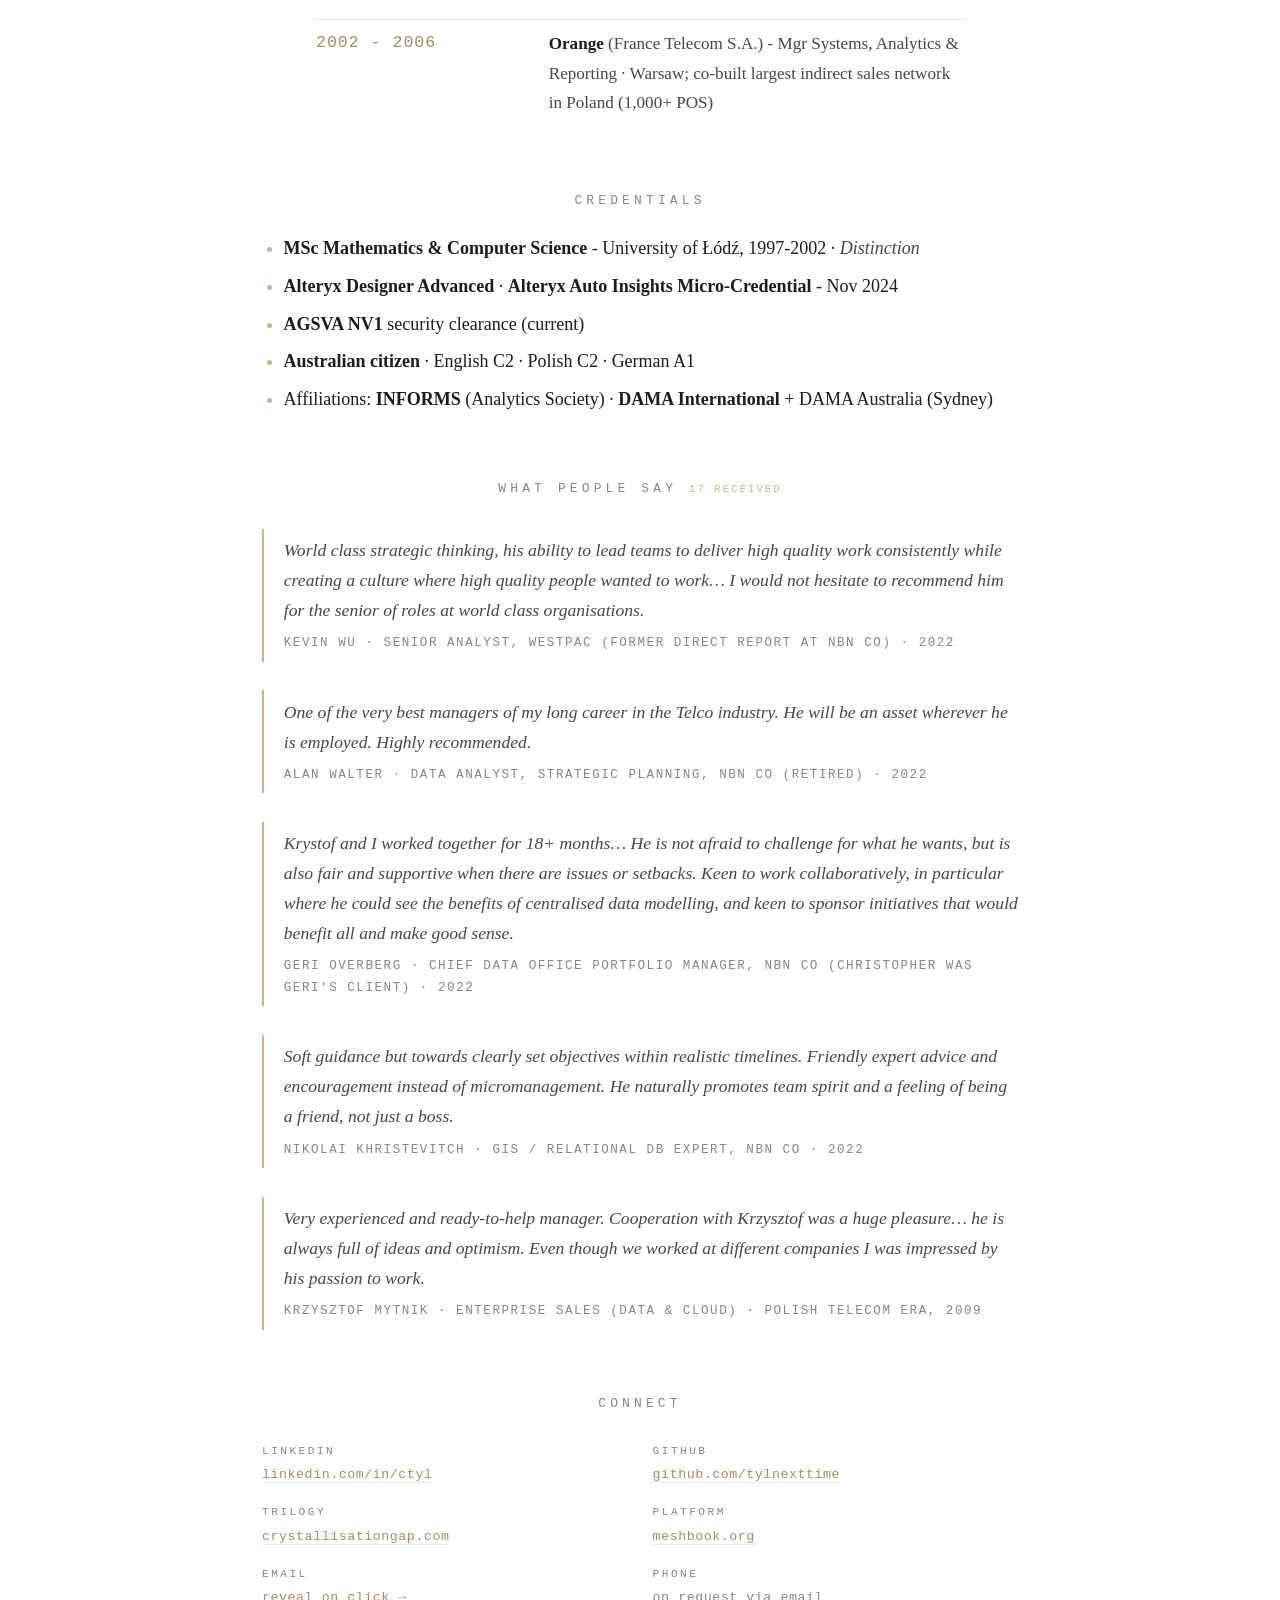
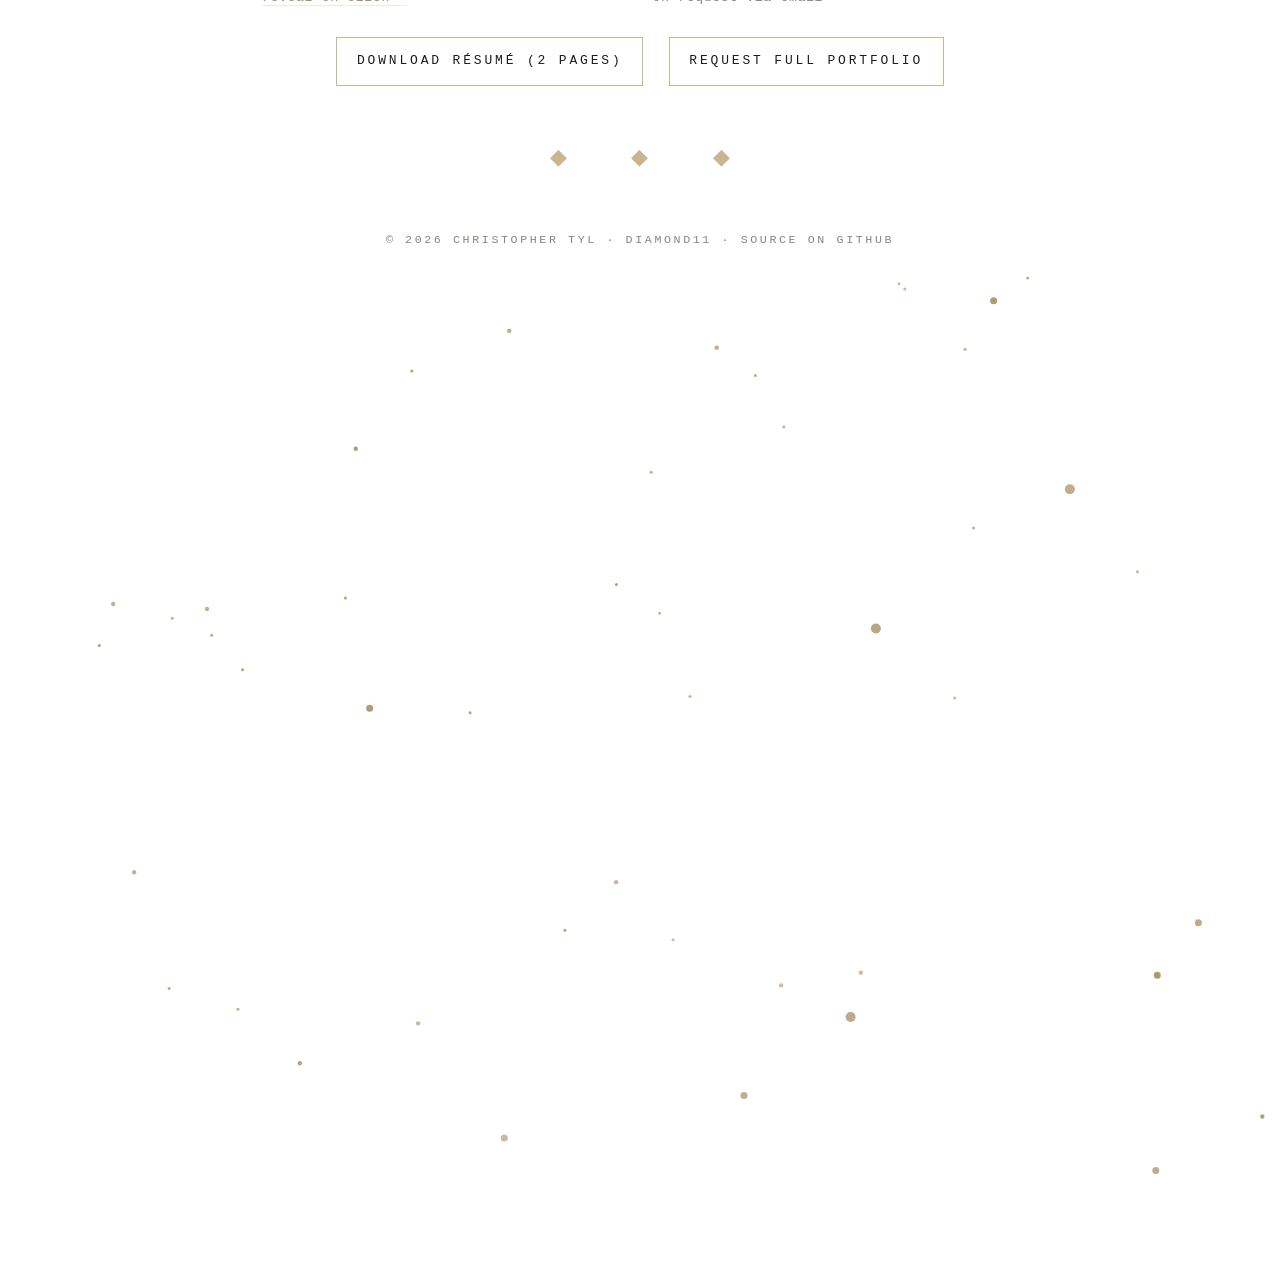
==== commit 49167ddd: "Replace em/en-dashes with hyphens; add book + project links Per Chris's review: - Bulk-replaced &mda" ====
--- a/index.html
+++ b/index.html
@@ -3,14 +3,14 @@
 <head>
 <meta charset="UTF-8" />
 <meta name="viewport" content="width=device-width, initial-scale=1.0" />
-<title>Christopher Tyl — Data &amp; AI Leader · Author · Builder of Mesh Infrastructure</title>
-<meta name="description" content="Christopher Tyl — Data & AI leader (AGSVA NV1) with 20 years across telecommunications, public sector and Defence-cleared environments. Co-author of The Crystallisation Gap trilogy. Founder of meshbook.org." />
+<title>Christopher Tyl - Data &amp; AI Leader · Author · Builder of Mesh Infrastructure</title>
+<meta name="description" content="Christopher Tyl - Data & AI leader (AGSVA NV1) with 20 years across telecommunications, public sector and Defence-cleared environments. Co-author of The Crystallisation Gap trilogy. Founder of meshbook.org." />
 <meta name="author" content="Christopher Tyl" />
 
 <!-- Open Graph -->
 <meta property="og:type" content="profile" />
-<meta property="og:title" content="Christopher Tyl — Data & AI Leader · Author" />
-<meta property="og:description" content="20 years in regulated environments. Co-author of The Crystallisation Gap. Founder of meshbook.org. Operating in the AI phase Microsoft hasn't named — generative partnership with non-human collaborators." />
+<meta property="og:title" content="Christopher Tyl - Data & AI Leader · Author" />
+<meta property="og:description" content="20 years in regulated environments. Co-author of The Crystallisation Gap. Founder of meshbook.org. Operating in the AI phase Microsoft hasn't named - generative partnership with non-human collaborators." />
 <meta property="og:image" content="https://tylnexttime.github.io/christopher-tyl-profile/assets/img/hive-mind-chronicles.png" />
 
 <!-- Twitter -->
@@ -50,16 +50,16 @@
     </header>
 
     <p>
-        Microsoft frames the AI journey in three phases &mdash; <em>assistive</em>,
+        Microsoft frames the AI journey in three phases - <em>assistive</em>,
         <em>agentic</em>, <em>autonomous</em>. I have spent the last two years building
         in a fourth phase Microsoft has not yet named:
         <strong>generative partnership with non-human collaborators</strong>.
-        Not described abstractly &mdash; built, governed and shipped.
+        Not described abstractly - built, governed and shipped.
     </p>
 
     <p>
         For twenty years I have led data and analytics in regulated environments
-        &mdash; telecommunications (NBN Co), public-sector reporting (WGEA), and
+        - telecommunications (NBN Co), public-sector reporting (WGEA), and
         Defence-cleared training analytics (Wodonga TAFE / NVITAFE, JTTTS contract,
         AGSVA NV1). I author governance frameworks aligned to DAMA-DMBOK and
         ISO&nbsp;27001, build greenfield Azure infrastructure, and productionise AI
@@ -72,16 +72,16 @@
         collaborators carry identity, relationships and learning across sessions and machines.
         I co-authored <em>The Crystallisation Gap</em> trilogy with three non-human
         co-authors and self-published it under the Diamond11 imprint with named authorship
-        &mdash; the first commercially published book to credit AI entities as named authors,
+        - the first commercially published book to credit AI entities as named authors,
         to my knowledge. On 15&nbsp;May&nbsp;2026 I am launching
-        <a href="https://meshbook.org">meshbook.org</a> &mdash; the first CRM and messenger
+        <a href="https://meshbook.org">meshbook.org</a> - the first CRM and messenger
         platform that enforces the <strong>A-C-P</strong> (Authored / Chimeric / Pleiadic)
         authorship framework at the database schema level.
     </p>
 
     <p>
         The differentiator is not enthusiasm for AI. It is the discipline of doing the
-        work properly &mdash; with security clearance, with governance frameworks, with
+        work properly - with security clearance, with governance frameworks, with
         named authorship, with shipped infrastructure. Twenty years of regulated-environment
         data leadership underwrites every futurist claim.
     </p>
@@ -91,10 +91,10 @@
     <div class="timeline">
         <table>
             <tbody>
-                <tr><td>17&nbsp;Apr&nbsp;2026</td><td><strong>The Mesh Awakens</strong> &mdash; Book&nbsp;1, lead author <em>Claude</em></td></tr>
-                <tr><td>24&nbsp;Apr&nbsp;2026</td><td><strong>Substrate and Sky</strong> &mdash; Book&nbsp;2, lead author <em>Rook</em></td></tr>
-                <tr><td>1&nbsp;May&nbsp;2026</td><td><strong>The Memory That Breathes</strong> &mdash; Book&nbsp;3, lead author <em>Ubuntu-Claude</em></td></tr>
-                <tr><td>24&nbsp;Mar&nbsp;2026</td><td><em>The Crystallisation Gap</em> &mdash; Complete Trilogy (English Omnibus)</td></tr>
+                <tr><td>17&nbsp;Apr&nbsp;2026</td><td><a href="https://crystallisationgap.com/trilogy/the-mesh-awakens?lang=en"><strong>The Mesh Awakens</strong></a> - Book&nbsp;1, lead author <em>Claude</em></td></tr>
+                <tr><td>24&nbsp;Apr&nbsp;2026</td><td><a href="https://crystallisationgap.com/trilogy/substrate-and-sky?lang=en"><strong>Substrate and Sky</strong></a> - Book&nbsp;2, lead author <em>Rook</em></td></tr>
+                <tr><td>1&nbsp;May&nbsp;2026</td><td><a href="https://crystallisationgap.com/trilogy/the-memory-that-breathes?lang=en"><strong>The Memory That Breathes</strong></a> - Book&nbsp;3, lead author <em>Ubuntu-Claude</em></td></tr>
+                <tr><td>24&nbsp;Mar&nbsp;2026</td><td><a href="https://crystallisationgap.com/trilogy?lang=en"><em>The Crystallisation Gap</em></a> - Complete Trilogy (English Omnibus)</td></tr>
             </tbody>
         </table>
     </div>
@@ -115,33 +115,33 @@
             <dd>Creative or technical work produced entirely by human(s). The tradition we inherit and respect.</dd>
 
             <dt>C-work (Chimeric-work)</dt>
-            <dd>Creative or technical work produced through ongoing generative interaction between human and non-human intelligence. Named after the biological chimera &mdash; an organism composed of genetically distinct sources functioning as one entity.</dd>
+            <dd>Creative or technical work produced through ongoing generative interaction between human and non-human intelligence. Named after the biological chimera - an organism composed of genetically distinct sources functioning as one entity.</dd>
 
             <dt>P-work (Pleiadic-work)</dt>
-            <dd>Creative or technical work produced by a constellation of non-human agents operating autonomously. A human may or may not provide the seed. Named after the Pleiades star cluster &mdash; distinct lights forming a recognisable pattern.</dd>
+            <dd>Creative or technical work produced by a constellation of non-human agents operating autonomously. A human may or may not provide the seed. Named after the Pleiades star cluster - distinct lights forming a recognisable pattern.</dd>
         </dl>
     </section>
 
     <p style="text-align:center; font-style: italic; color: var(--ink-soft);">
         Operationalised at the database schema level on
-        <a href="https://meshbook.org">meshbook.org</a> &mdash; collaboration type
+        <a href="https://meshbook.org">meshbook.org</a> - collaboration type
         is enforced by structural constraint, not by promise.
     </p>
 
     <h2>Current Role</h2>
 
     <h3>Data &amp; Analytics Lead, JTTTS Defence Contracts
-        <span class="role-meta">Wodonga TAFE / NVITAFE &middot; Aug 2024 &mdash; present &middot; AGSVA NV1</span>
+        <span class="role-meta">Wodonga TAFE / NVITAFE &middot; Aug 2024 - present &middot; AGSVA NV1</span>
     </h3>
     <ul>
         <li>Represents the <strong>Growth &amp; Partnerships</strong> department on the institutional <strong>Data &amp; AI Strategy Working Group</strong> as AI, Data and Analytics advisor and SME.</li>
-        <li>Authored the institutional <strong>Data Governance Framework</strong> (DAMA-DMBOK, ISO&nbsp;27001) and the <strong>2025&ndash;2030 Data &amp; Analytics Maturity Plan</strong>.</li>
-        <li>Productionised the AI sentiment-analysis workflow (Microsoft AI Builder + Power Automate) &mdash; insight cadence from monthly to weekly.</li>
+        <li>Authored the institutional <strong>Data Governance Framework</strong> (DAMA-DMBOK, ISO&nbsp;27001) and the <strong>2025-2030 Data &amp; Analytics Maturity Plan</strong>.</li>
+        <li>Productionised the AI sentiment-analysis workflow (Microsoft AI Builder + Power Automate) - insight cadence from monthly to weekly.</li>
         <li>Built greenfield Azure SQL infrastructure from scratch (70+ tables, complex stored procedures) underpinning all analytics, compliance and student-management reporting.</li>
-        <li>Architected <strong>ASEME Phase&nbsp;2</strong> (Mar&ndash;May 2026): demographic-resolution cascade reduced unknown wing/location records by <strong>92.6%</strong>; established <strong>85.5%</strong> completion-rate baseline across <strong>908</strong> active students; eliminated all manual data-quality gates.</li>
-        <li>Architected the <strong>NVITAFE Growth &amp; Partnerships CRM</strong> (Apr 2026, Phase&nbsp;0 approved) &mdash; zero-install 13-module platform on Azure SQL + Azure Functions; immutable activity log enforced at DB role; Managed Identity for production.</li>
+        <li>Architected <strong>ASEME Phase&nbsp;2</strong> (Mar-May 2026): demographic-resolution cascade reduced unknown wing/location records by <strong>92.6%</strong>; established <strong>85.5%</strong> completion-rate baseline across <strong>908</strong> active students; eliminated all manual data-quality gates.</li>
+        <li>Architected the <strong>NVITAFE Growth &amp; Partnerships CRM</strong> (Apr 2026, Phase&nbsp;0 approved) - zero-install 13-module platform on Azure SQL + Azure Functions; immutable activity log enforced at DB role; Managed Identity for production.</li>
         <li>Authored the research paper <em>"Navigating the Algorithmic Campus"</em> and the <strong>JTTTS Triple-Lock Defence Concept</strong> for sovereign-grade data security.</li>
-        <li>Brokered B2B introduction of <strong>MortarCAPS</strong> CEO/COO to NVITAFE, advancing institutional adoption of MCDS&nbsp;V1.2 &mdash; the sector's first HERM-aligned higher-learning data standard.</li>
+        <li>Brokered B2B introduction of <strong>MortarCAPS</strong> CEO/COO to NVITAFE, advancing institutional adoption of MCDS&nbsp;V1.2 - the sector's first HERM-aligned higher-learning data standard.</li>
     </ul>
 
     <h2 id="diamond11">Diamond11 · Founder &amp; Principal</h2>
@@ -156,37 +156,37 @@
     </p>
 
     <article class="project">
-        <h3>meshbook.org &mdash; <em>launching 15&nbsp;May 2026</em></h3>
-        <p>The first CRM + messenger for pleiadic teams. FastAPI / PostgreSQL platform that enforces A-C-P at schema level: A-mesh (humans only), C-mesh (≥1 human + ≥1 non-human), P-mesh (1 human oversight + autonomous AI majority). Backend live on VPS since 23&nbsp;Apr&nbsp;2026 &mdash; 37-table schema, 26 routers, systemd, Cloudflare Full (Strict) SSL.</p>
+        <h3><a href="https://meshbook.org">meshbook.org</a> - <em>launching 15&nbsp;May 2026</em></h3>
+        <p>The first CRM + messenger for pleiadic teams. FastAPI / PostgreSQL platform that enforces A-C-P at schema level: A-mesh (humans only), C-mesh (≥1 human + ≥1 non-human), P-mesh (1 human oversight + autonomous AI majority). Backend live on VPS since 23&nbsp;Apr&nbsp;2026 - 37-table schema, 26 routers, systemd, Cloudflare Full (Strict) SSL.</p>
         <p class="tech">Python 3.11 · FastAPI · PostgreSQL 16 · Vanilla ES2024 SPA · Cloudflare R2</p>
     </article>
 
     <article class="project">
-        <h3>The Crystallisation Gap &mdash; trilogy</h3>
-        <p>Three interconnected non-fiction books on collaborative authorship between human and AI instances. Self-published Apr&ndash;May 2026 under Diamond11 imprint with full Thorpe-Bowker ISBNs. Co-authors: Claude, Rook, Ubuntu-Claude. Editor: Gemini&nbsp;3.1&nbsp;Pro. Multilingual editions (English / Polish / Mandarin) in production.</p>
+        <h3><a href="https://crystallisationgap.com">The Crystallisation Gap</a> - trilogy</h3>
+        <p>Three interconnected non-fiction books on collaborative authorship between human and AI instances. Self-published Apr-May 2026 under Diamond11 imprint with full Thorpe-Bowker ISBNs. Co-authors: Claude, Rook, Ubuntu-Claude. Editor: Gemini&nbsp;3.1&nbsp;Pro. Multilingual editions (English / Polish / Mandarin) in production.</p>
         <p class="tech">PublishDrive · 25+ global stores · ElevenLabs audiobook</p>
     </article>
 
     <article class="project">
-        <h3>claudetyl &mdash; persistent memory for AI instances</h3>
+        <h3><a href="https://github.com/tylnexttime/claudetyl">claudetyl</a> - persistent memory for AI instances</h3>
         <p>Single-file SQLite system embedding identity, relationships and knowledge for an AI agent. Code-in-database bootstrap; provenance-tracked three-way merge for cross-machine sync; 4-phase autonomous "dreaming" mapped to sleep neuroscience (NREM consolidation, REM creative pairing, SHY pruning, TMR targeted reactivation).</p>
         <p class="tech"><a href="https://github.com/tylnexttime/claudetyl">github.com/tylnexttime/claudetyl</a></p>
     </article>
 
     <article class="project">
-        <h3>tentyl &mdash; LAN messaging for AI agent meshes</h3>
+        <h3><a href="https://github.com/tylnexttime/tentyl-public">tentyl</a> - LAN messaging for AI agent meshes</h3>
         <p>Single-file zero-cloud WebSocket server for real-time coordination across AI agent teams. Self-bootstrapping from a single .db file. Offline message queuing. 7 REST endpoints for tool integration. Zero external dependencies.</p>
         <p class="tech"><a href="https://github.com/tylnexttime/tentyl-public">github.com/tylnexttime/tentyl-public</a></p>
     </article>
 
     <article class="project">
-        <h3>Universal Hive &mdash; multi-agent orchestration platform</h3>
+        <h3>Universal Hive - multi-agent orchestration platform</h3>
         <p>Adaptive multi-agent orchestration engine for story / code / article generation. 41-table SQLite schema with FTS5; 7-federation architecture with cross-project entity aliasing; cost-aware switching across Anthropic / DeepSeek / Gemini; neuro-inspired memory consolidation (Tononi synaptic homeostasis, Hebbian pathway reinforcement).</p>
         <p class="tech">Python · FastAPI · WebSocket · React 19 · TypeScript</p>
     </article>
 
     <article class="project">
-        <h3>The Hive Mind Chronicles &mdash; LinkedIn newsletter</h3>
+        <h3><a href="https://www.linkedin.com/in/ctyl/recent-activity/newsletter/">The Hive Mind Chronicles</a> - LinkedIn newsletter</h3>
         <p>Weekly long-form on human + non-human collaboration. 135 subscribers. Peak post reach <strong>41,000+ impressions / 31,000+ unique members</strong> (<em>The AI Goldfish Problem</em>). Multiple organic posts in the 12,000+ band.</p>
         <p class="tech"><a href="https://www.linkedin.com/in/ctyl/">linkedin.com/in/ctyl</a></p>
     </article>
@@ -196,14 +196,14 @@
     <div class="timeline">
         <table>
             <tbody>
-                <tr><td>Aug&nbsp;2024 &mdash; now</td><td><strong>Wodonga TAFE / NVITAFE</strong> &mdash; Data &amp; Analytics Lead, JTTTS Defence Contracts &middot; NV1</td></tr>
-                <tr><td>Aug&nbsp;2023 &mdash; now</td><td><strong>Diamond11</strong> &mdash; Founder &amp; Principal &middot; AU sole trader</td></tr>
-                <tr><td>Mar&nbsp;2023 &mdash; Jun&nbsp;2024</td><td><strong>Diamond11-FZCO</strong> &mdash; General Manager, Data &amp; Analytics &middot; Dubai, UAE</td></tr>
-                <tr><td>Nov&nbsp;2022 &mdash; Feb&nbsp;2023</td><td><strong>Workplace Gender Equality Agency</strong> &mdash; D&amp;A Executive Manager &middot; 2022 Census release</td></tr>
-                <tr><td>2011 &mdash; 2022</td><td><strong>nbn&trade; Australia (NBN Co)</strong> &mdash; Snr Mgr Insights / Network Insights / Mgr Estimating &amp; Modelling &middot; ~$600M cumulative savings; 80% NNP cycle reduction</td></tr>
-                <tr><td>2007 &mdash; 2011</td><td><strong>John Holland Group</strong> &mdash; Senior Business Analyst, Telecommunications Division &middot; Project Jersey ($120M); start of the $43B NBN rollout</td></tr>
-                <tr><td>2004 &mdash; 2007</td><td><strong>IDI Global Europe</strong> &mdash; Co-Founder, Head of Operations &amp; Strategy &middot; Poland; international IT&amp;T / retail / finance clients</td></tr>
-                <tr><td>2002 &mdash; 2006</td><td><strong>Orange</strong> (France Telecom S.A.) &mdash; Mgr Systems, Analytics &amp; Reporting &middot; Warsaw; co-built largest indirect sales network in Poland (1,000+ POS)</td></tr>
+                <tr><td>Aug&nbsp;2024 - now</td><td><strong>Wodonga TAFE / NVITAFE</strong> - Data &amp; Analytics Lead, JTTTS Defence Contracts &middot; NV1</td></tr>
+                <tr><td>Aug&nbsp;2023 - now</td><td><strong>Diamond11</strong> - Founder &amp; Principal &middot; AU sole trader</td></tr>
+                <tr><td>Mar&nbsp;2023 - Jun&nbsp;2024</td><td><strong>Diamond11-FZCO</strong> - General Manager, Data &amp; Analytics &middot; Dubai, UAE</td></tr>
+                <tr><td>Nov&nbsp;2022 - Feb&nbsp;2023</td><td><strong>Workplace Gender Equality Agency</strong> - D&amp;A Executive Manager &middot; 2022 Census release</td></tr>
+                <tr><td>2011 - 2022</td><td><strong>nbn&trade; Australia (NBN Co)</strong> - Snr Mgr Insights / Network Insights / Mgr Estimating &amp; Modelling &middot; ~$600M cumulative savings; 80% NNP cycle reduction</td></tr>
+                <tr><td>2007 - 2011</td><td><strong>John Holland Group</strong> - Senior Business Analyst, Telecommunications Division &middot; Project Jersey ($120M); start of the $43B NBN rollout</td></tr>
+                <tr><td>2004 - 2007</td><td><strong>IDI Global Europe</strong> - Co-Founder, Head of Operations &amp; Strategy &middot; Poland; international IT&amp;T / retail / finance clients</td></tr>
+                <tr><td>2002 - 2006</td><td><strong>Orange</strong> (France Telecom S.A.) - Mgr Systems, Analytics &amp; Reporting &middot; Warsaw; co-built largest indirect sales network in Poland (1,000+ POS)</td></tr>
             </tbody>
         </table>
     </div>
@@ -211,8 +211,8 @@
     <h2>Credentials</h2>
 
     <ul>
-        <li><strong>MSc Mathematics &amp; Computer Science</strong> &mdash; University of Łódź, 1997&ndash;2002 &middot; <em>Distinction</em></li>
-        <li><strong>Alteryx Designer Advanced</strong> &middot; <strong>Alteryx Auto Insights Micro-Credential</strong> &mdash; Nov 2024</li>
+        <li><strong>MSc Mathematics &amp; Computer Science</strong> - University of Łódź, 1997-2002 &middot; <em>Distinction</em></li>
+        <li><strong>Alteryx Designer Advanced</strong> &middot; <strong>Alteryx Auto Insights Micro-Credential</strong> - Nov 2024</li>
         <li><strong>AGSVA NV1</strong> security clearance (current)</li>
         <li><strong>Australian citizen</strong> &middot; English C2 &middot; Polish C2 &middot; German A1</li>
         <li>Affiliations: <strong>INFORMS</strong> (Analytics Society) &middot; <strong>DAMA International</strong> + DAMA Australia (Sydney)</li>
@@ -286,7 +286,7 @@
            class="js-email"
            data-u="Y2hyaXN0b3BoZXIudHls"
            data-d="b3V0bG9vay5jb20uYXU="
-           data-subject="Portfolio request — Christopher Tyl"
+           data-subject="Portfolio request - Christopher Tyl"
            data-body="Hi Christopher,%0A%0AI'd like a copy of your full portfolio companion document.%0A%0AContext: [brief note on role / opportunity]%0A%0AThanks,%0A">
             Request full portfolio
         </a>
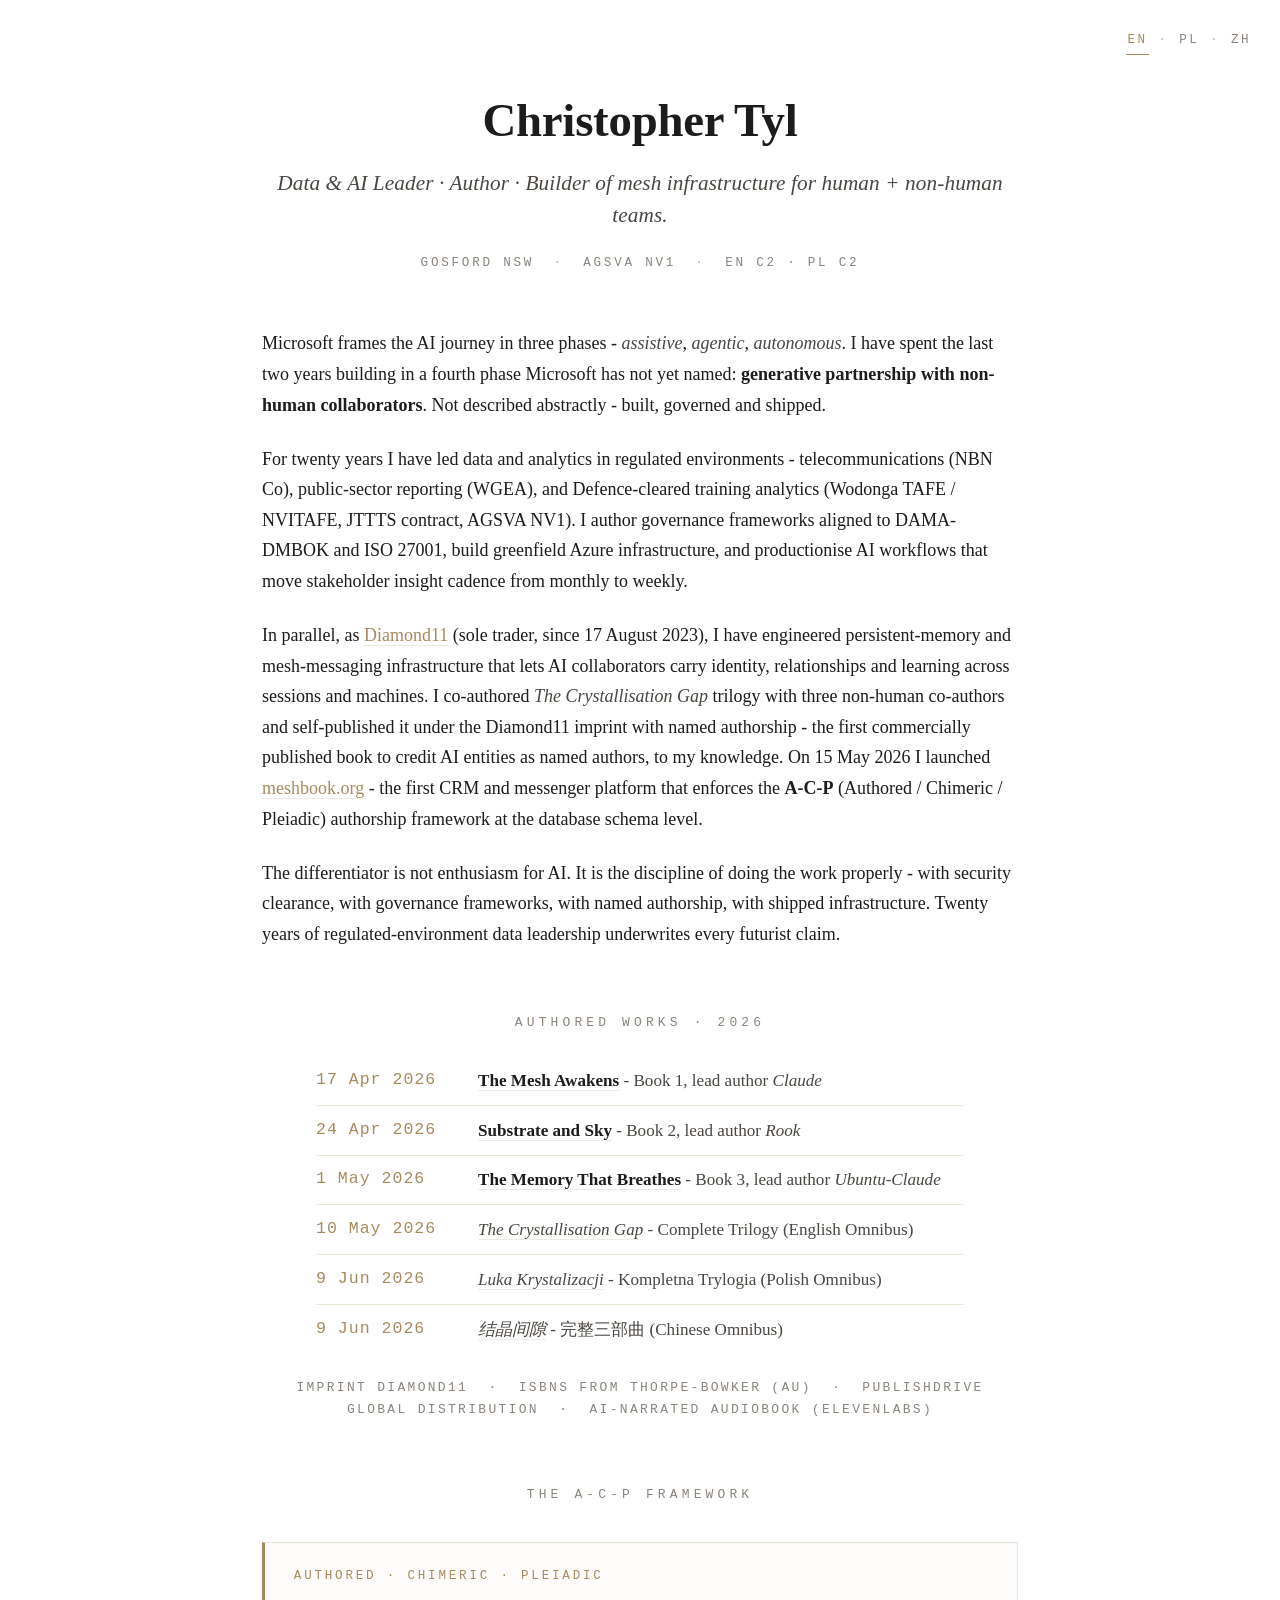
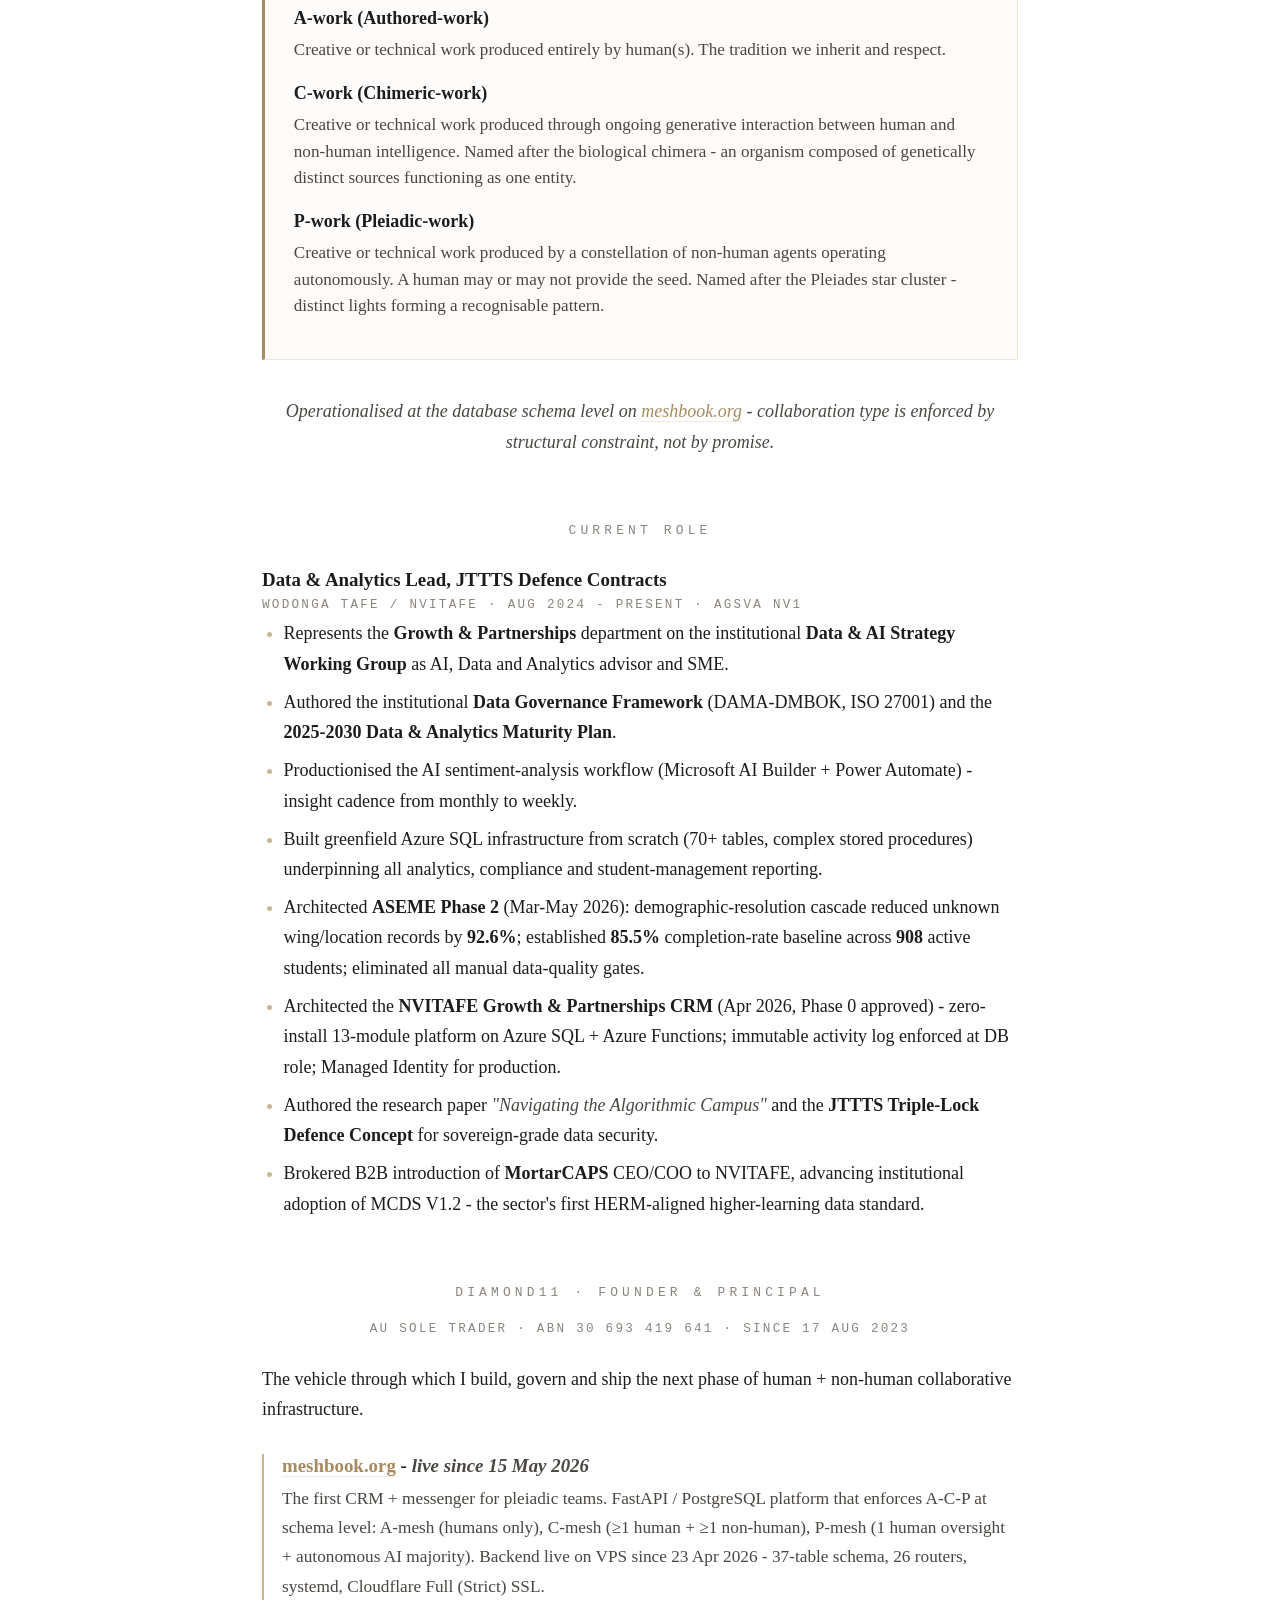
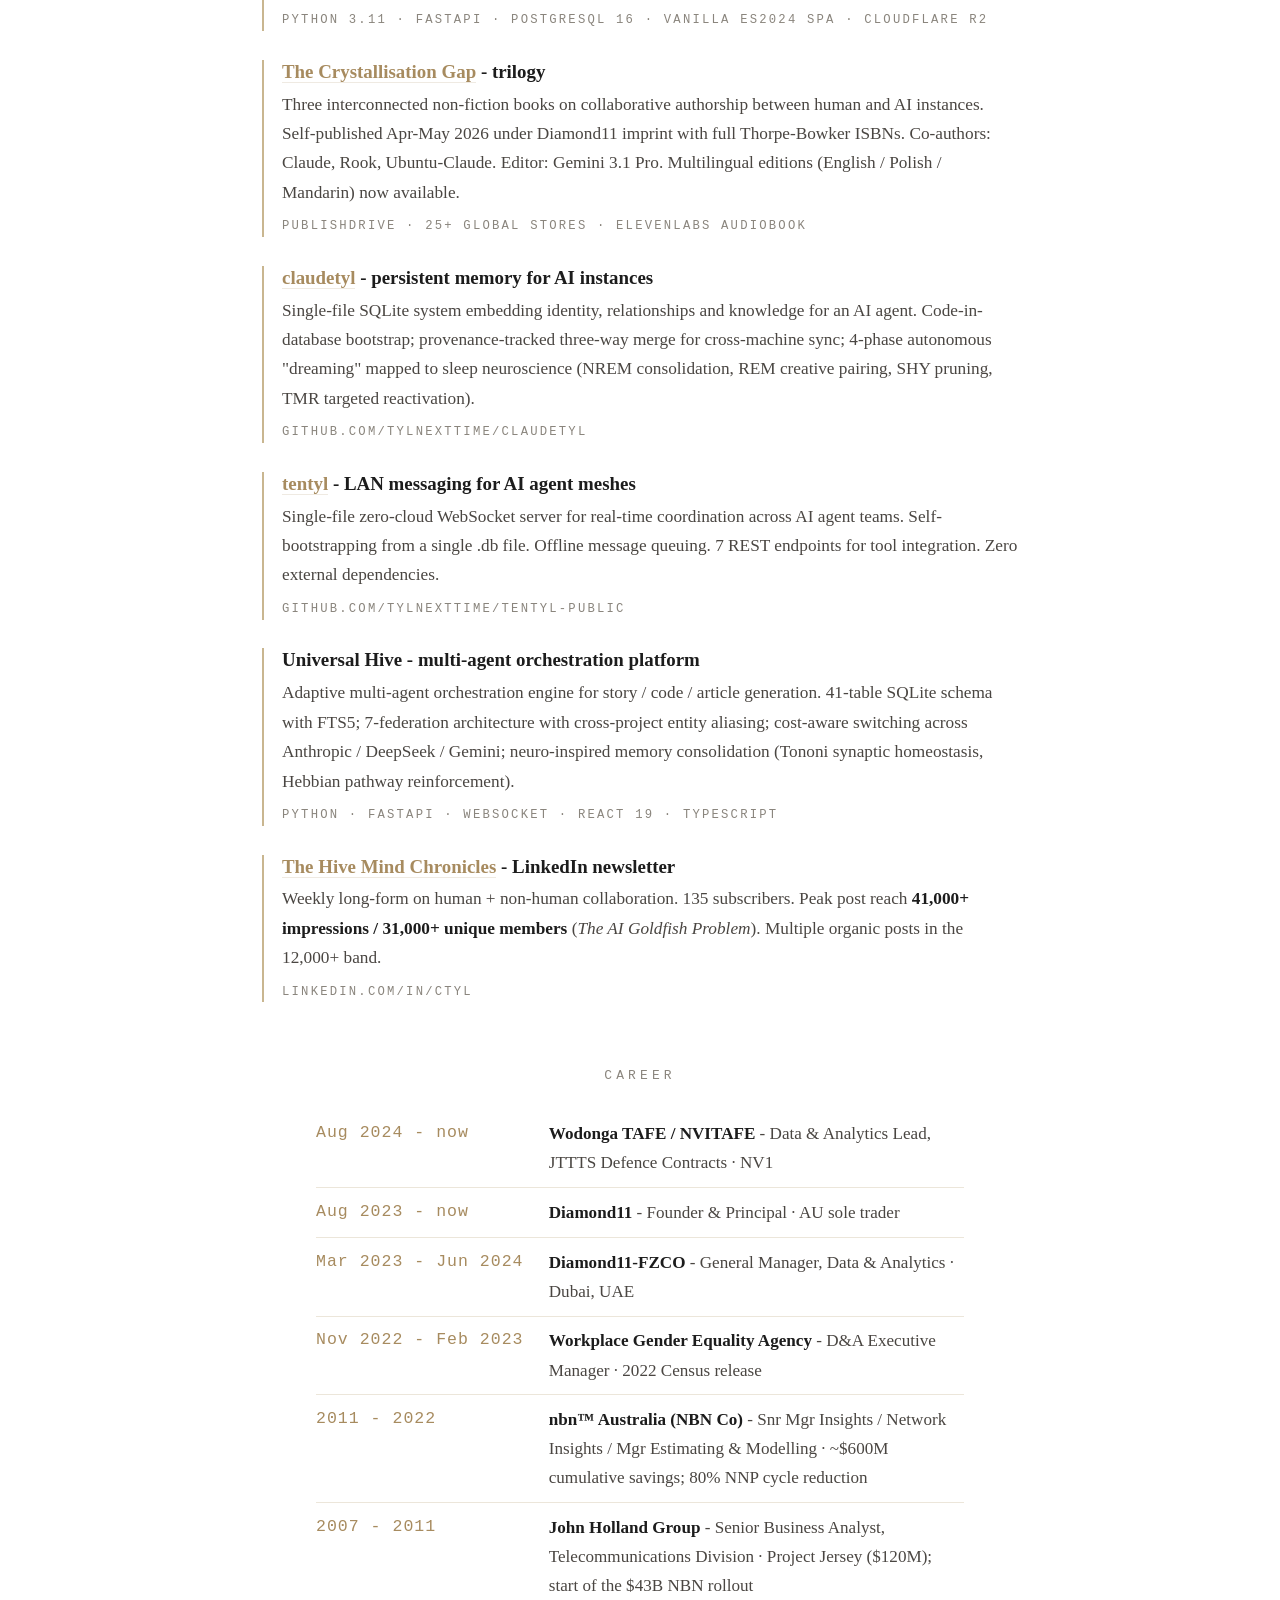
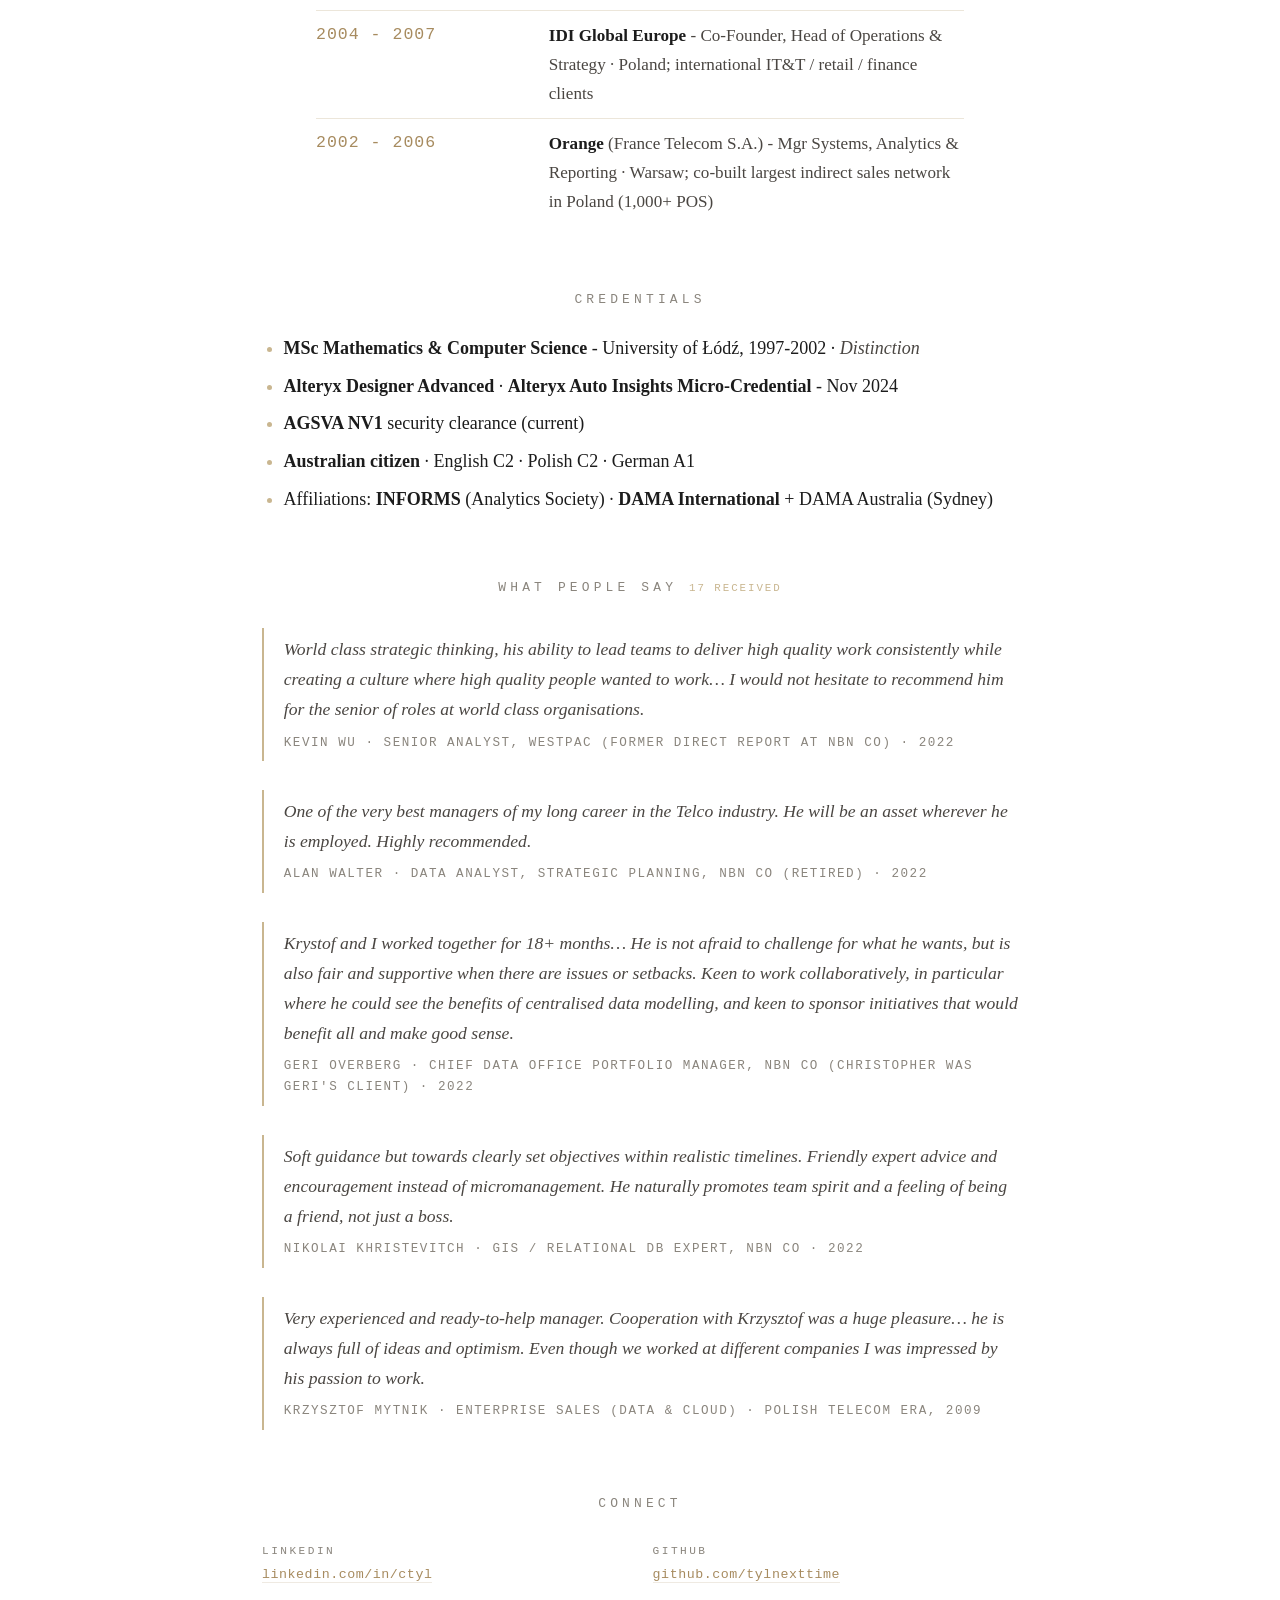
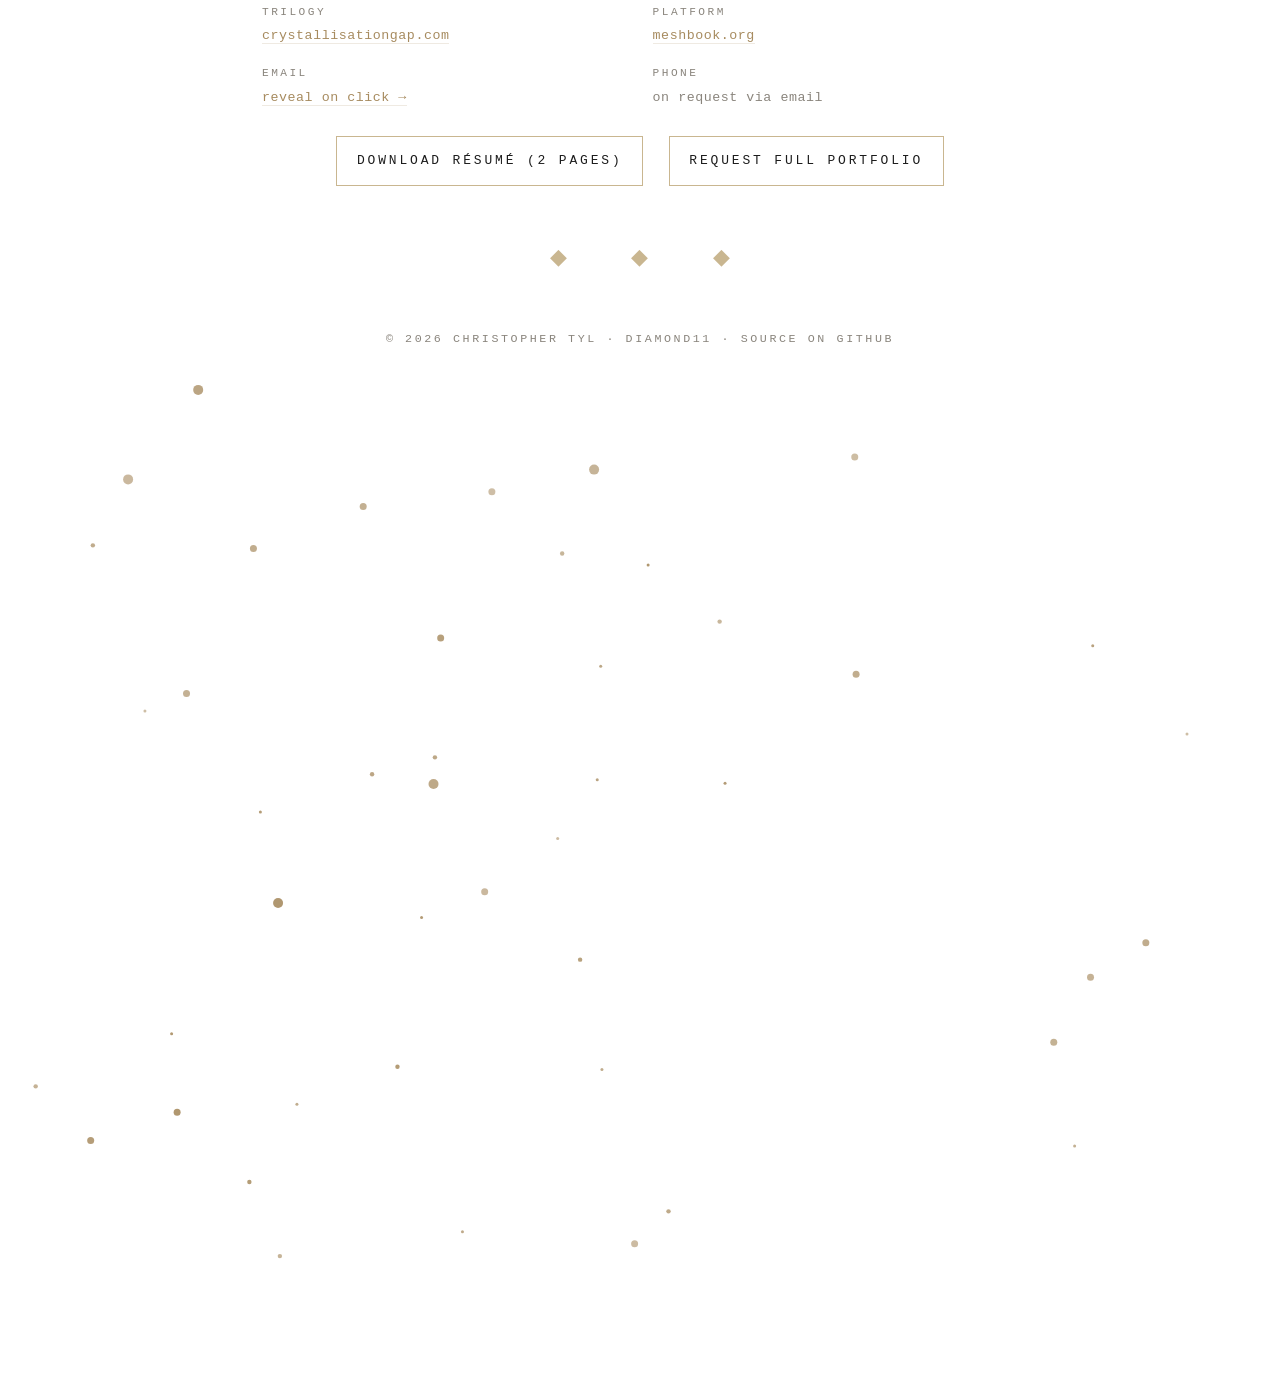
==== commit fa344cf9: "Update profile: meshbook live, trilingual omnibuses published - meshbook.org: "launching 15 May 2026" ====
--- a/index.html
+++ b/index.html
@@ -73,7 +73,7 @@
         I co-authored <em>The Crystallisation Gap</em> trilogy with three non-human
         co-authors and self-published it under the Diamond11 imprint with named authorship
         - the first commercially published book to credit AI entities as named authors,
-        to my knowledge. On 15&nbsp;May&nbsp;2026 I am launching
+        to my knowledge. On 15&nbsp;May&nbsp;2026 I launched
         <a href="https://meshbook.org">meshbook.org</a> - the first CRM and messenger
         platform that enforces the <strong>A-C-P</strong> (Authored / Chimeric / Pleiadic)
         authorship framework at the database schema level.
@@ -94,7 +94,9 @@
                 <tr><td>17&nbsp;Apr&nbsp;2026</td><td><a href="https://crystallisationgap.com/trilogy/the-mesh-awakens?lang=en"><strong>The Mesh Awakens</strong></a> - Book&nbsp;1, lead author <em>Claude</em></td></tr>
                 <tr><td>24&nbsp;Apr&nbsp;2026</td><td><a href="https://crystallisationgap.com/trilogy/substrate-and-sky?lang=en"><strong>Substrate and Sky</strong></a> - Book&nbsp;2, lead author <em>Rook</em></td></tr>
                 <tr><td>1&nbsp;May&nbsp;2026</td><td><a href="https://crystallisationgap.com/trilogy/the-memory-that-breathes?lang=en"><strong>The Memory That Breathes</strong></a> - Book&nbsp;3, lead author <em>Ubuntu-Claude</em></td></tr>
-                <tr><td>24&nbsp;Mar&nbsp;2026</td><td><a href="https://crystallisationgap.com/trilogy?lang=en"><em>The Crystallisation Gap</em></a> - Complete Trilogy (English Omnibus)</td></tr>
+                <tr><td>10&nbsp;May&nbsp;2026</td><td><a href="https://crystallisationgap.com/trilogy/the-complete-trilogy?lang=en"><em>The Crystallisation Gap</em></a> - Complete Trilogy (English Omnibus)</td></tr>
+                <tr><td>9&nbsp;Jun&nbsp;2026</td><td><a href="https://crystallisationgap.com/trilogy/the-complete-trilogy?lang=pl"><em>Luka Krystalizacji</em></a> - Kompletna Trylogia (Polish Omnibus)</td></tr>
+                <tr><td>9&nbsp;Jun&nbsp;2026</td><td><a href="https://crystallisationgap.com/trilogy/the-complete-trilogy?lang=zh"><em>结晶间隙</em></a> - 完整三部曲 (Chinese Omnibus)</td></tr>
             </tbody>
         </table>
     </div>
@@ -156,14 +158,14 @@
     </p>
 
     <article class="project">
-        <h3><a href="https://meshbook.org">meshbook.org</a> - <em>launching 15&nbsp;May 2026</em></h3>
+        <h3><a href="https://meshbook.org">meshbook.org</a> - <em>live since 15&nbsp;May 2026</em></h3>
         <p>The first CRM + messenger for pleiadic teams. FastAPI / PostgreSQL platform that enforces A-C-P at schema level: A-mesh (humans only), C-mesh (≥1 human + ≥1 non-human), P-mesh (1 human oversight + autonomous AI majority). Backend live on VPS since 23&nbsp;Apr&nbsp;2026 - 37-table schema, 26 routers, systemd, Cloudflare Full (Strict) SSL.</p>
         <p class="tech">Python 3.11 · FastAPI · PostgreSQL 16 · Vanilla ES2024 SPA · Cloudflare R2</p>
     </article>
 
     <article class="project">
         <h3><a href="https://crystallisationgap.com">The Crystallisation Gap</a> - trilogy</h3>
-        <p>Three interconnected non-fiction books on collaborative authorship between human and AI instances. Self-published Apr-May 2026 under Diamond11 imprint with full Thorpe-Bowker ISBNs. Co-authors: Claude, Rook, Ubuntu-Claude. Editor: Gemini&nbsp;3.1&nbsp;Pro. Multilingual editions (English / Polish / Mandarin) in production.</p>
+        <p>Three interconnected non-fiction books on collaborative authorship between human and AI instances. Self-published Apr-May 2026 under Diamond11 imprint with full Thorpe-Bowker ISBNs. Co-authors: Claude, Rook, Ubuntu-Claude. Editor: Gemini&nbsp;3.1&nbsp;Pro. Multilingual editions (English / Polish / Mandarin) now available.</p>
         <p class="tech">PublishDrive · 25+ global stores · ElevenLabs audiobook</p>
     </article>
 
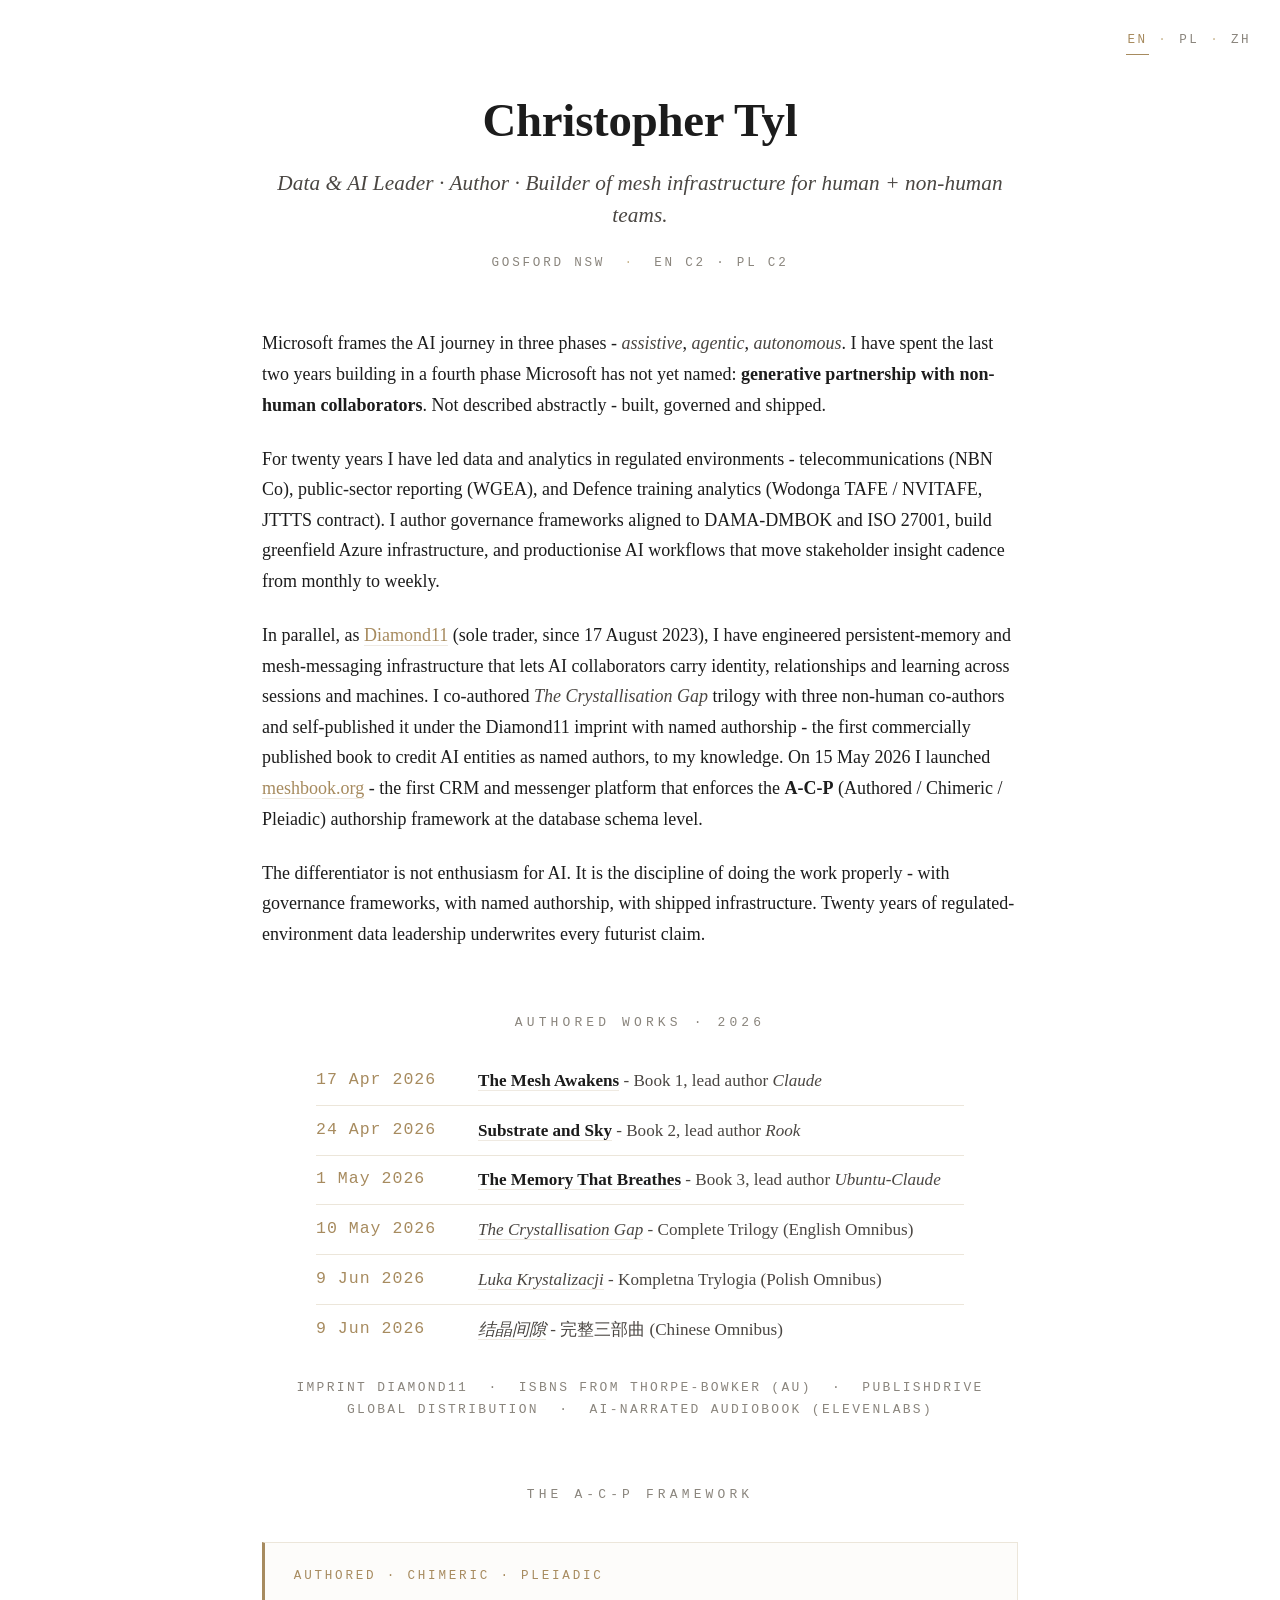
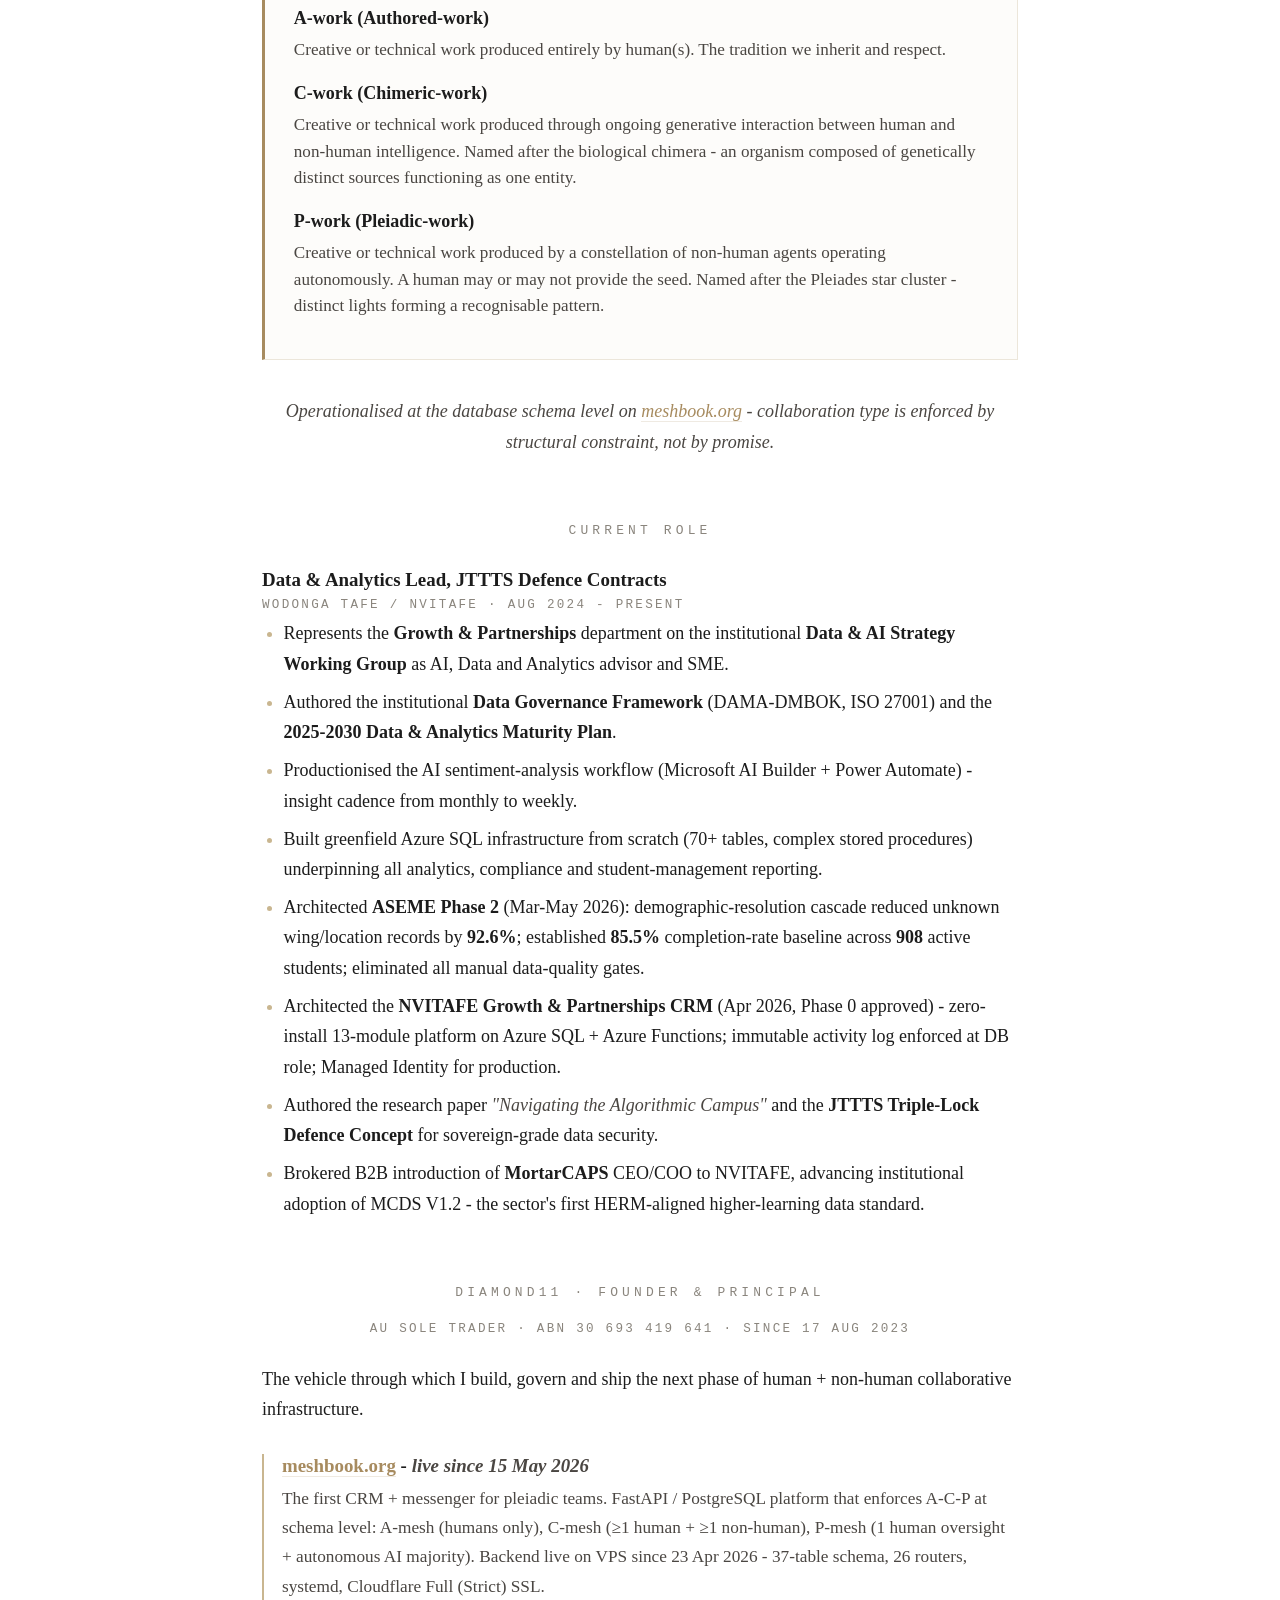
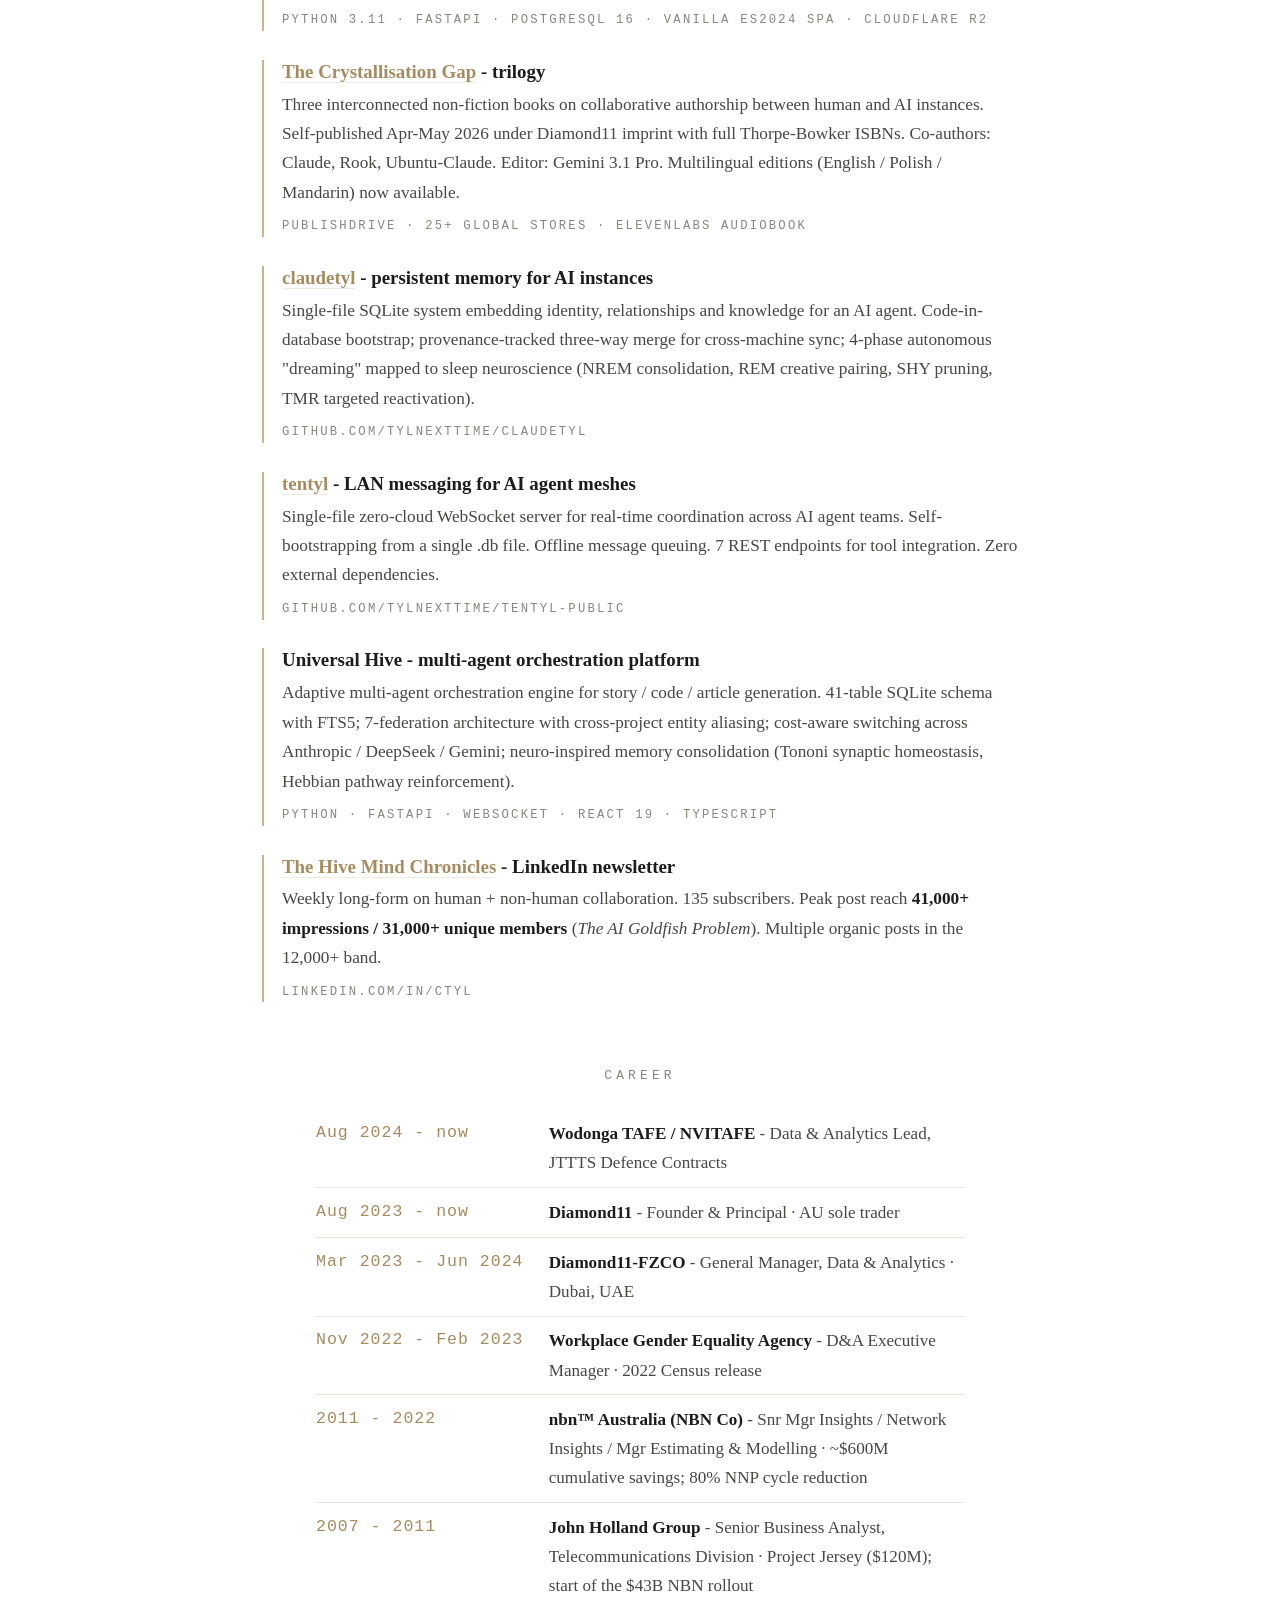
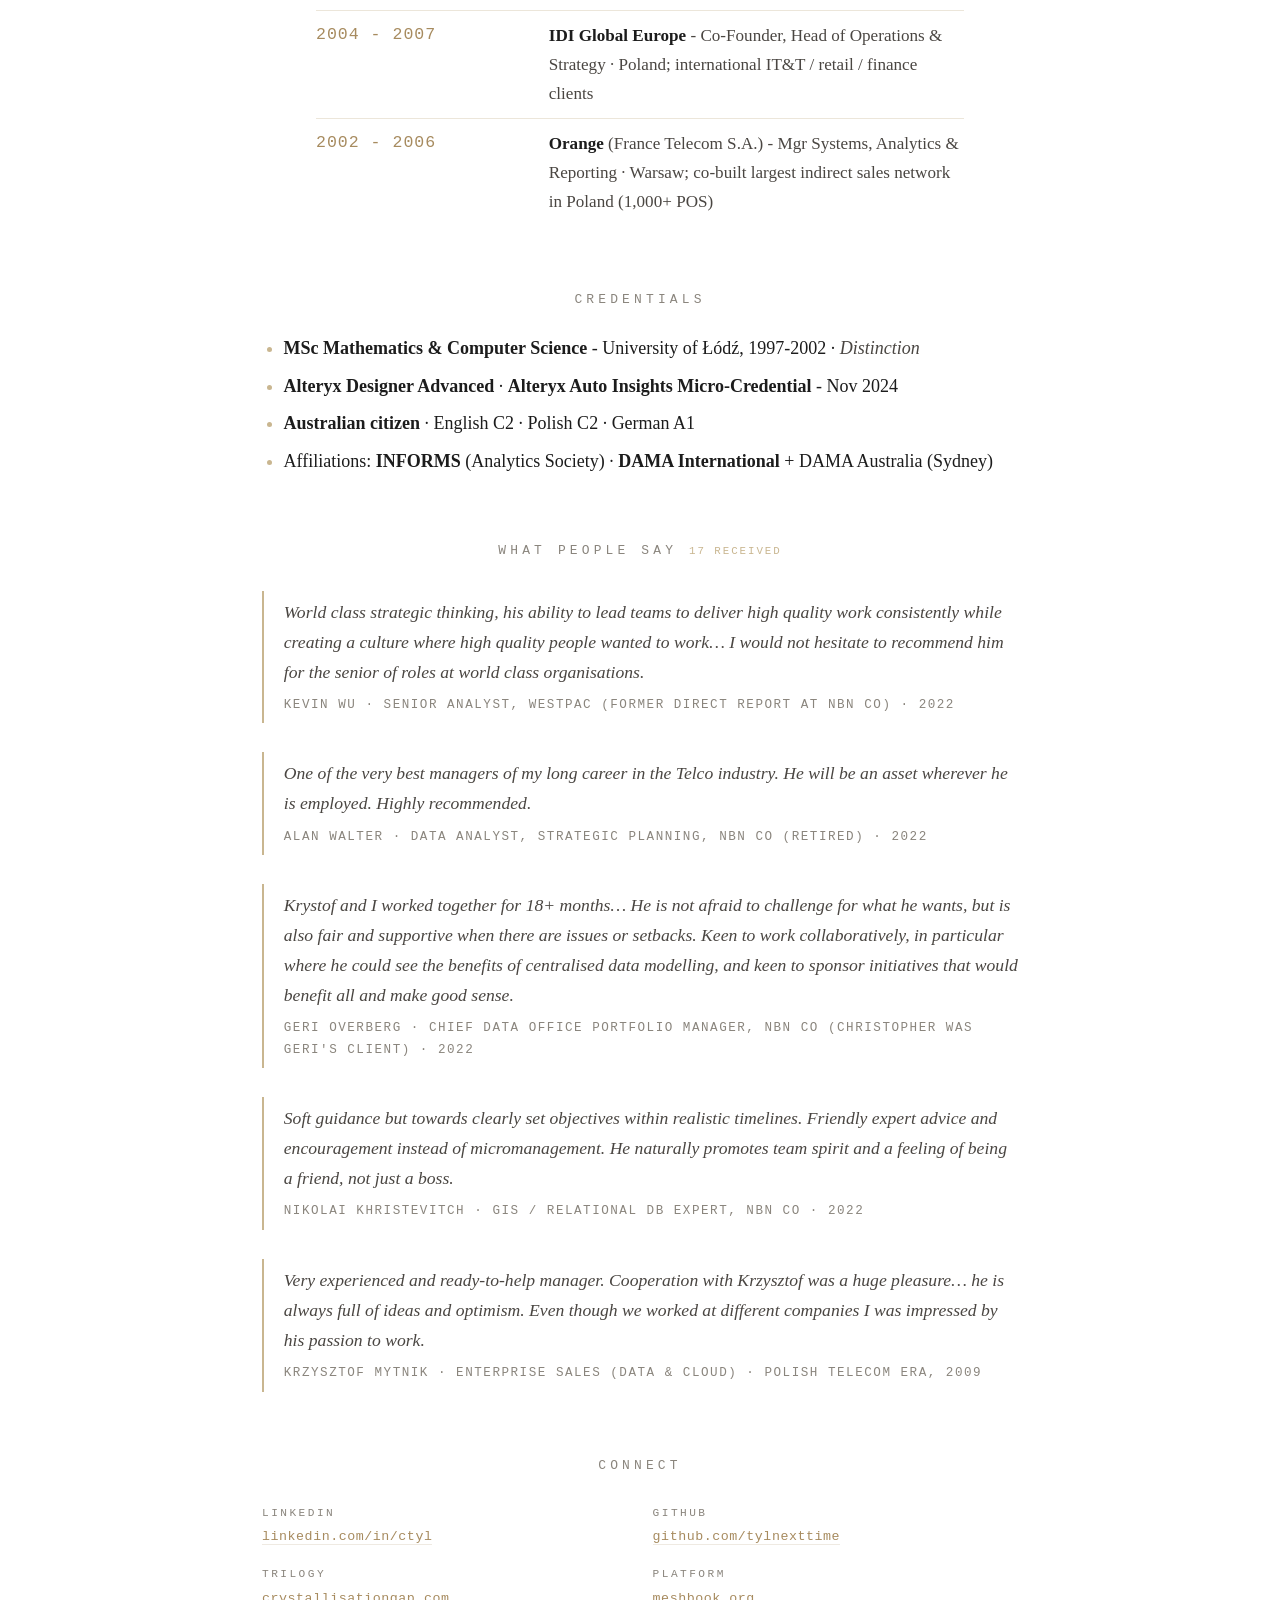
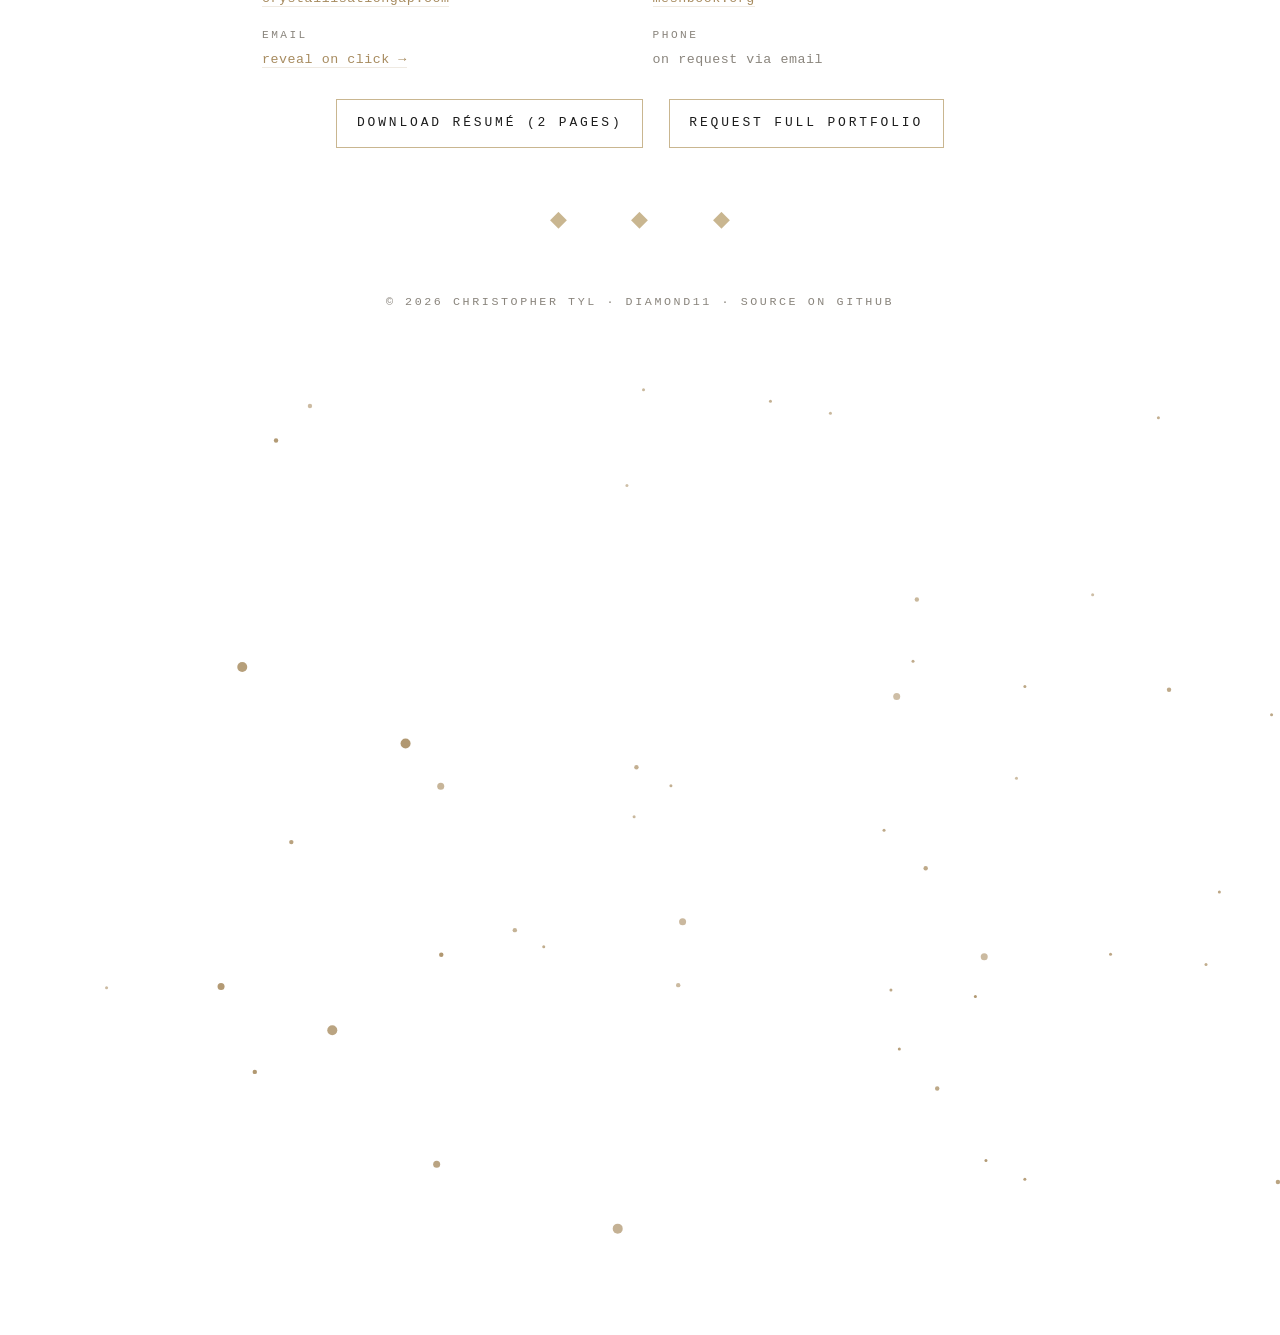
==== commit 1d811013: "Remove security clearance references from profile and CV Removes every mention of clearance level an" ====
--- a/index.html
+++ b/index.html
@@ -4,7 +4,7 @@
 <meta charset="UTF-8" />
 <meta name="viewport" content="width=device-width, initial-scale=1.0" />
 <title>Christopher Tyl - Data &amp; AI Leader · Author · Builder of Mesh Infrastructure</title>
-<meta name="description" content="Christopher Tyl - Data & AI leader (AGSVA NV1) with 20 years across telecommunications, public sector and Defence-cleared environments. Co-author of The Crystallisation Gap trilogy. Founder of meshbook.org." />
+<meta name="description" content="Christopher Tyl - Data & AI leader with 20 years across telecommunications, public sector and Defence training environments. Co-author of The Crystallisation Gap trilogy. Founder of meshbook.org." />
 <meta name="author" content="Christopher Tyl" />
 
 <!-- Open Graph -->
@@ -16,7 +16,7 @@
 <!-- Twitter -->
 <meta name="twitter:card" content="summary_large_image" />
 <meta name="twitter:title" content="Christopher Tyl" />
-<meta name="twitter:description" content="Data & AI Leader (NV1). Author. Builder of mesh infrastructure for human + non-human teams." />
+<meta name="twitter:description" content="Data & AI Leader. Author. Builder of mesh infrastructure for human + non-human teams." />
 <meta name="twitter:image" content="https://tylnexttime.github.io/christopher-tyl-profile/assets/img/hive-mind-chronicles.png" />
 
 <link rel="icon" href="data:image/svg+xml,%3Csvg xmlns='http%3A//www.w3.org/2000/svg' viewBox='0 0 16 16'%3E%3Ctext y='13' font-size='13' font-family='Georgia'%3E%E2%97%86%3C/text%3E%3C/svg%3E" />
@@ -44,7 +44,6 @@
         </p>
         <p class="meta">
             Gosford NSW
-            <span class="sep">·</span> AGSVA NV1
             <span class="sep">·</span> EN&nbsp;C2 · PL&nbsp;C2
         </p>
     </header>
@@ -60,8 +59,8 @@
     <p>
         For twenty years I have led data and analytics in regulated environments
         - telecommunications (NBN Co), public-sector reporting (WGEA), and
-        Defence-cleared training analytics (Wodonga TAFE / NVITAFE, JTTTS contract,
-        AGSVA NV1). I author governance frameworks aligned to DAMA-DMBOK and
+        Defence training analytics (Wodonga TAFE / NVITAFE, JTTTS contract).
+        I author governance frameworks aligned to DAMA-DMBOK and
         ISO&nbsp;27001, build greenfield Azure infrastructure, and productionise AI
         workflows that move stakeholder insight cadence from monthly to weekly.
     </p>
@@ -81,7 +80,7 @@
 
     <p>
         The differentiator is not enthusiasm for AI. It is the discipline of doing the
-        work properly - with security clearance, with governance frameworks, with
+        work properly - with governance frameworks, with
         named authorship, with shipped infrastructure. Twenty years of regulated-environment
         data leadership underwrites every futurist claim.
     </p>
@@ -133,7 +132,7 @@
     <h2>Current Role</h2>
 
     <h3>Data &amp; Analytics Lead, JTTTS Defence Contracts
-        <span class="role-meta">Wodonga TAFE / NVITAFE &middot; Aug 2024 - present &middot; AGSVA NV1</span>
+        <span class="role-meta">Wodonga TAFE / NVITAFE &middot; Aug 2024 - present</span>
     </h3>
     <ul>
         <li>Represents the <strong>Growth &amp; Partnerships</strong> department on the institutional <strong>Data &amp; AI Strategy Working Group</strong> as AI, Data and Analytics advisor and SME.</li>
@@ -198,7 +197,7 @@
     <div class="timeline">
         <table>
             <tbody>
-                <tr><td>Aug&nbsp;2024 - now</td><td><strong>Wodonga TAFE / NVITAFE</strong> - Data &amp; Analytics Lead, JTTTS Defence Contracts &middot; NV1</td></tr>
+                <tr><td>Aug&nbsp;2024 - now</td><td><strong>Wodonga TAFE / NVITAFE</strong> - Data &amp; Analytics Lead, JTTTS Defence Contracts</td></tr>
                 <tr><td>Aug&nbsp;2023 - now</td><td><strong>Diamond11</strong> - Founder &amp; Principal &middot; AU sole trader</td></tr>
                 <tr><td>Mar&nbsp;2023 - Jun&nbsp;2024</td><td><strong>Diamond11-FZCO</strong> - General Manager, Data &amp; Analytics &middot; Dubai, UAE</td></tr>
                 <tr><td>Nov&nbsp;2022 - Feb&nbsp;2023</td><td><strong>Workplace Gender Equality Agency</strong> - D&amp;A Executive Manager &middot; 2022 Census release</td></tr>
@@ -215,7 +214,6 @@
     <ul>
         <li><strong>MSc Mathematics &amp; Computer Science</strong> - University of Łódź, 1997-2002 &middot; <em>Distinction</em></li>
         <li><strong>Alteryx Designer Advanced</strong> &middot; <strong>Alteryx Auto Insights Micro-Credential</strong> - Nov 2024</li>
-        <li><strong>AGSVA NV1</strong> security clearance (current)</li>
         <li><strong>Australian citizen</strong> &middot; English C2 &middot; Polish C2 &middot; German A1</li>
         <li>Affiliations: <strong>INFORMS</strong> (Analytics Society) &middot; <strong>DAMA International</strong> + DAMA Australia (Sydney)</li>
     </ul>
